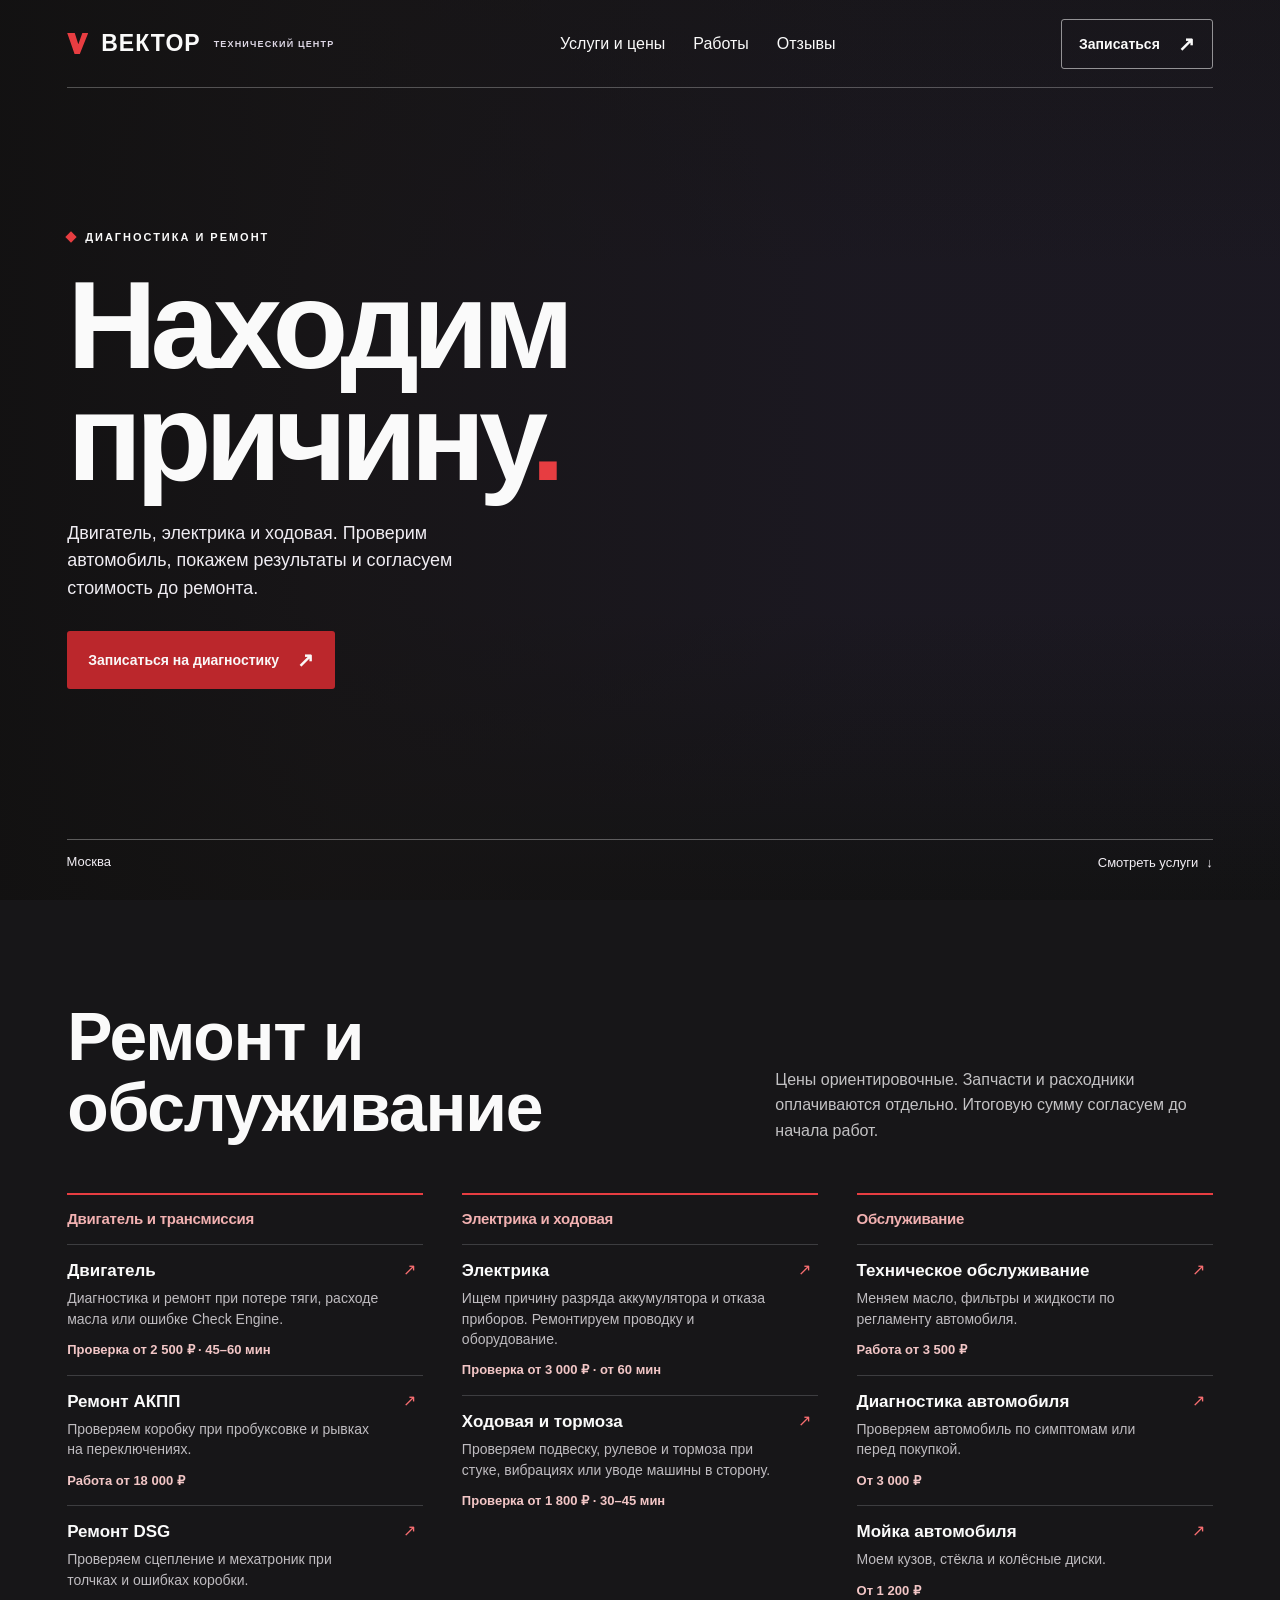
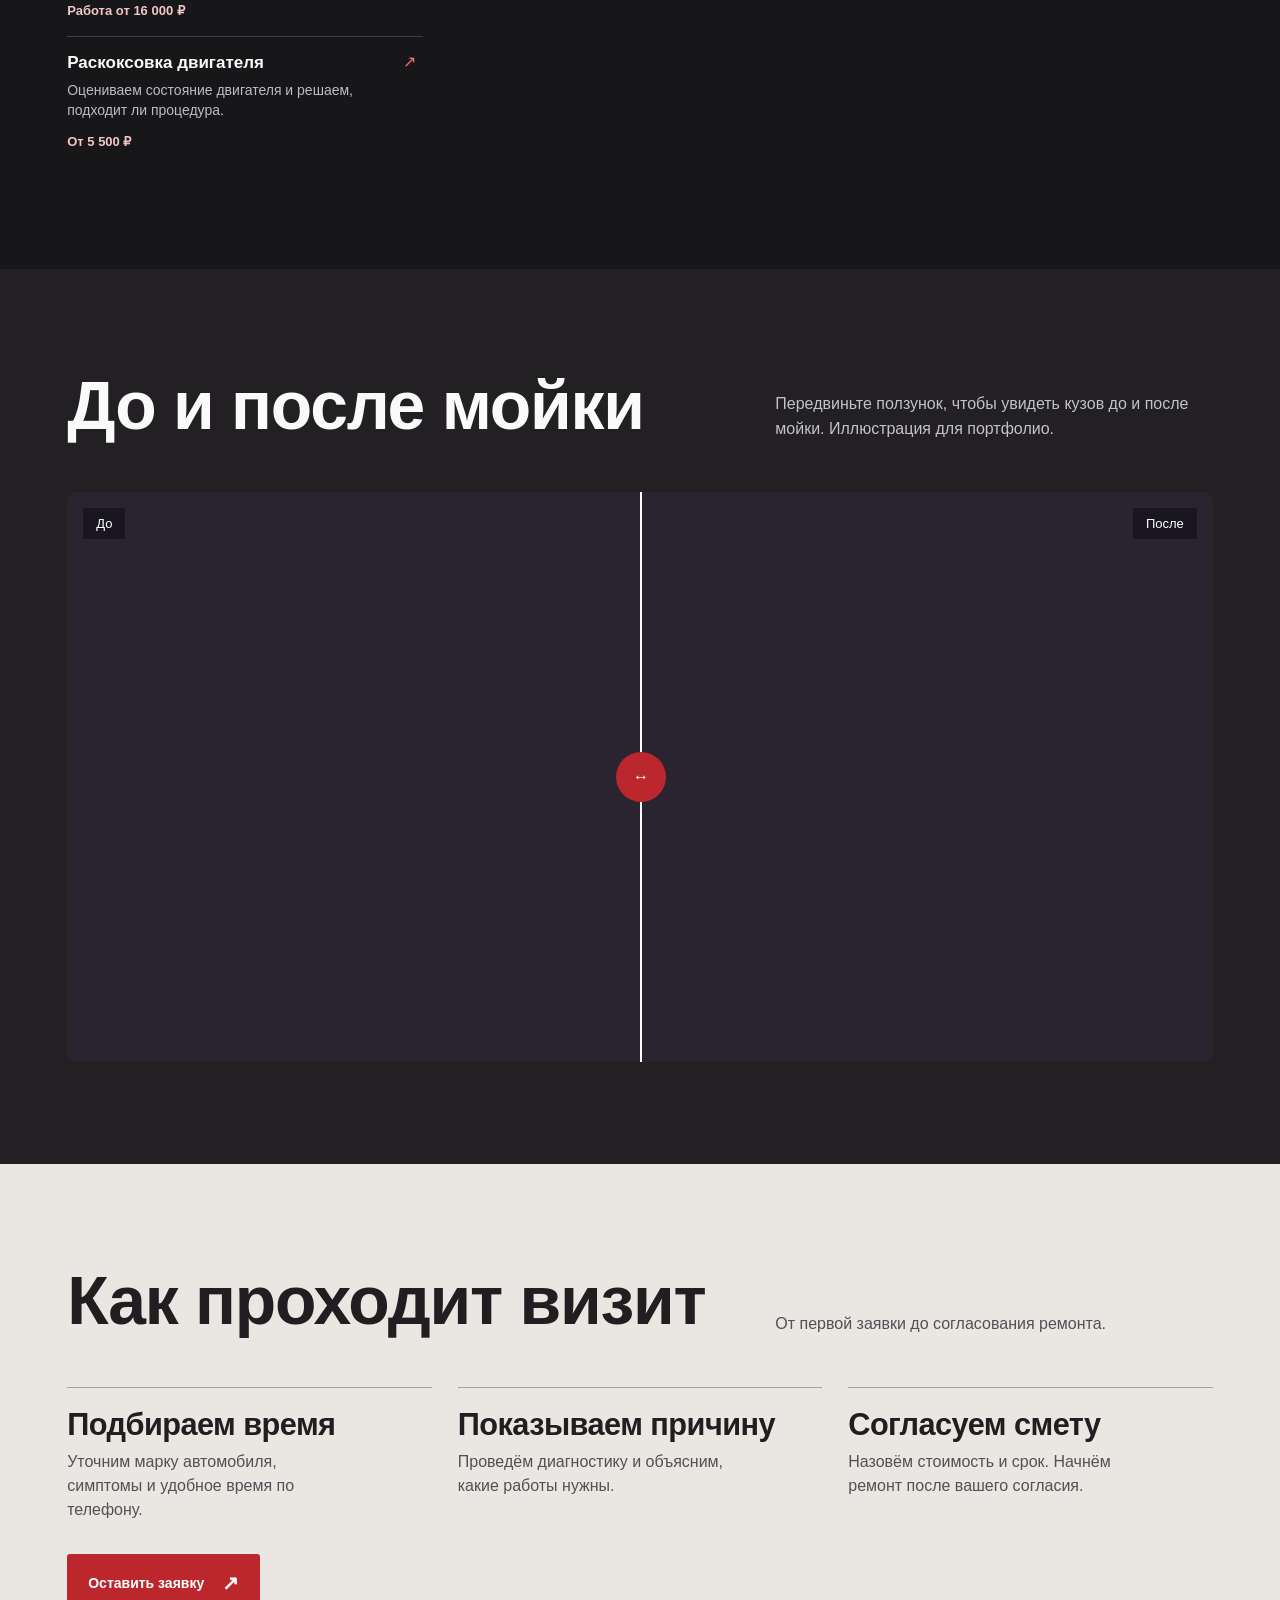
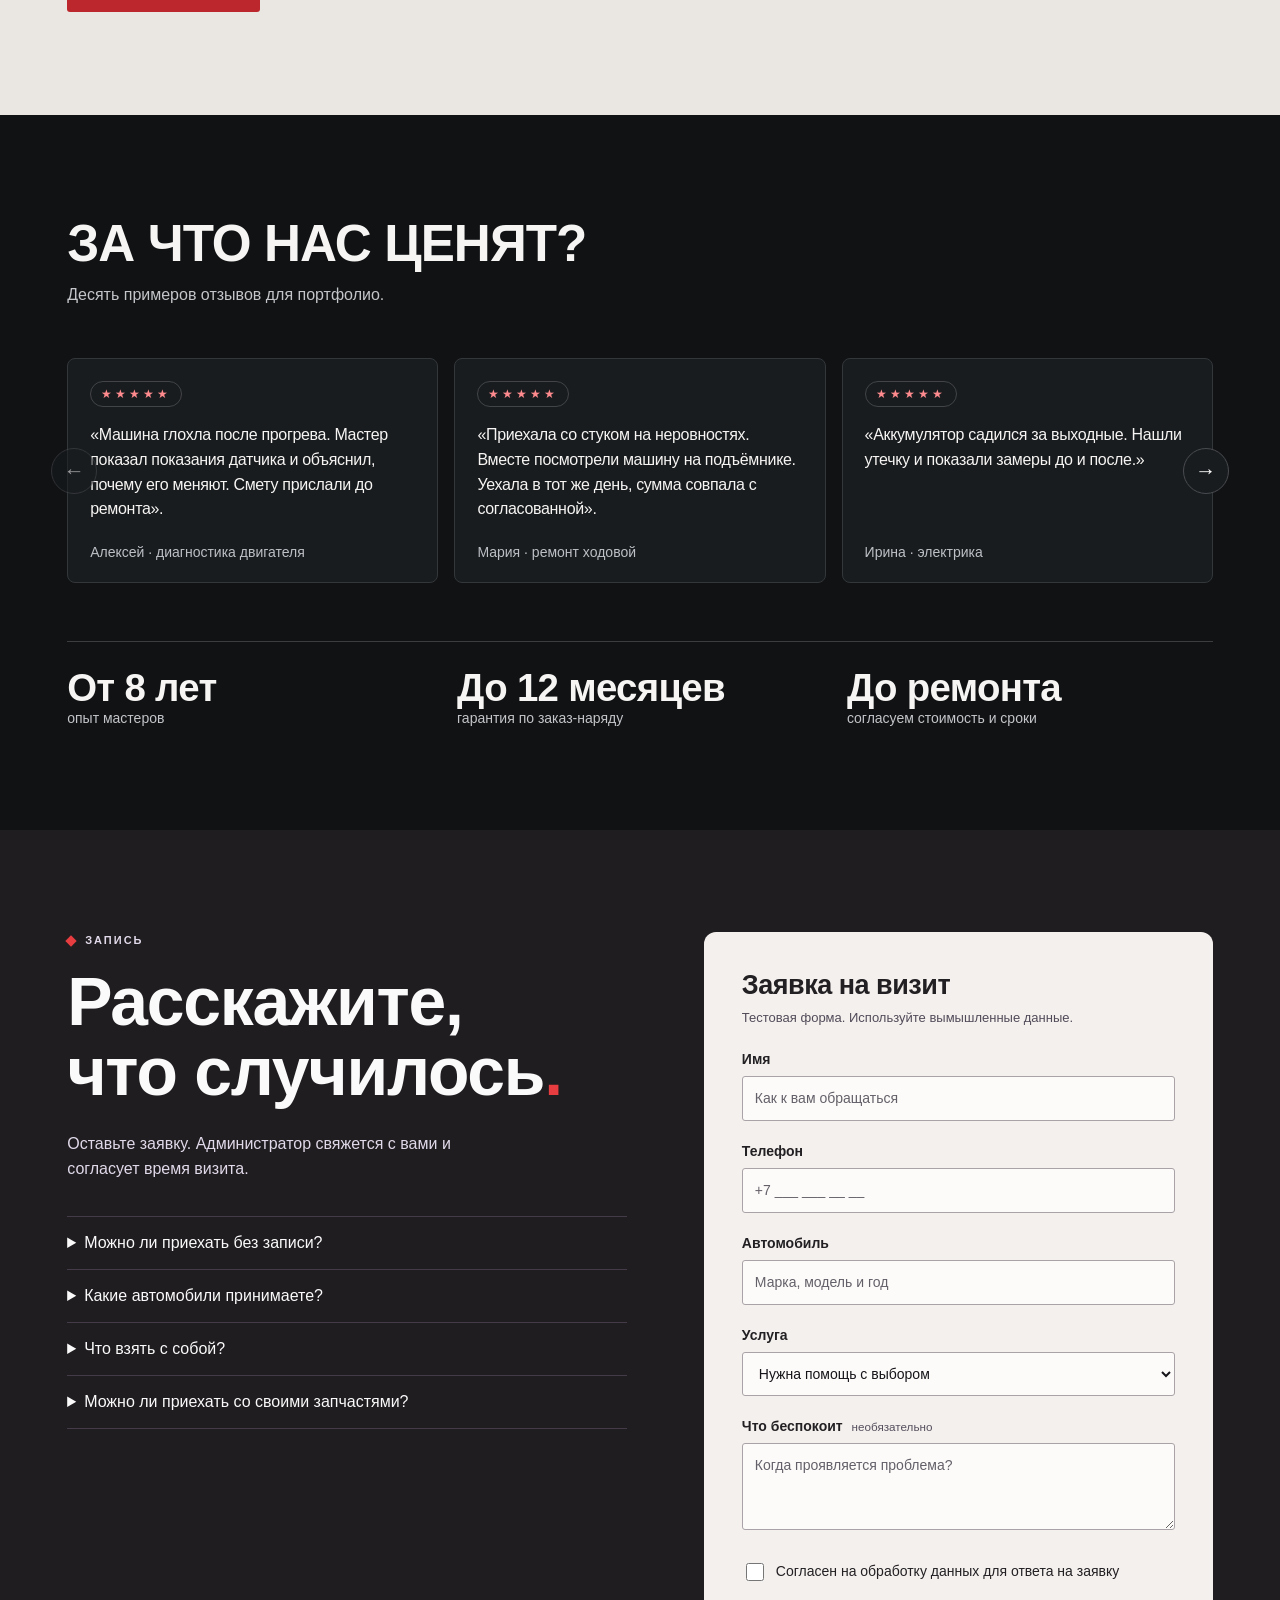
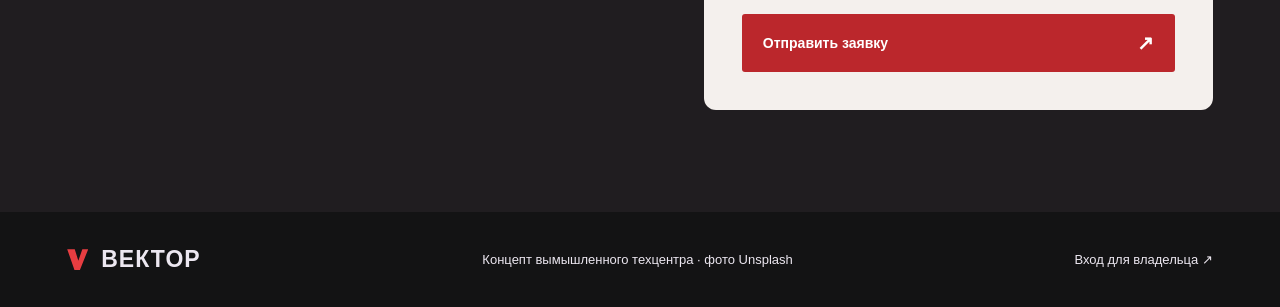
==== index.html @ b2058dc7 "Add files via upload" ====
<!doctype html>
<html lang="ru" data-type="service">
<head>
<meta charset="utf-8">
<meta name="viewport" content="width=device-width,initial-scale=1">
<meta name="page-type" content="service">
<meta name="site-kind" content="other">
<meta name="description" content="Техцентр ВЕКТОР. Диагностика двигателя, электрики и ходовой.">
<meta property="og:title" content="ВЕКТОР — технический центр">
<meta property="og:description" content="Диагностика и ремонт автомобиля.">
<link rel="stylesheet" href="/style.css">
<title>ВЕКТОР — технический центр</title>
<script src="/site.js" defer></script>
</head>
<body>
<a class="skip" href="#main">К содержанию</a>
<header class="nav"><div class="wrap bar">
<a class="logo" href="#" aria-label="Вектор, начало страницы"><i aria-hidden="true"></i>ВЕКТОР<small>ТЕХНИЧЕСКИЙ ЦЕНТР</small></a>
<nav aria-label="Меню"><a href="#services">Услуги и цены</a><a href="#work">Работы</a><a href="#reviews">Отзывы</a></nav>
<a class="outline" href="#booking">Записаться <span aria-hidden="true">↗</span></a>
</div></header>
<main id="main">
<section class="hero" data-enter>
<div class="hero-photo"></div>
<svg class="arrival" viewBox="0 0 1500 1000" preserveAspectRatio="xMidYMid slice" aria-hidden="true">
  <defs>
    <clipPath id="arrival-outline"><path d="M246 434 Q269 415 377 413 Q498 318 622 314 Q755 300 853 305 Q983 306 1034 343 Q1097 379 1140 421 Q1145 406 1168 414 Q1186 420 1195 438 L1188 446 Q1254 455 1269 490 Q1298 558 1276 622 Q1260 658 1204 657 L979 719 Q963 779 917 782 Q729 799 507 779 Q386 770 284 714 Q245 702 240 677 L234 629 L247 604 Q244 553 250 522 Q254 511 278 501 L273 486 L284 475 L285 465 L321 441 Q309 430 246 437Z"/></clipPath>
    <clipPath id="rear-rim"><circle r="87"/></clipPath>
    <clipPath id="front-rim"><circle r="56"/></clipPath>
    <image id="road-frame" href="/hero.jpg" width="1500" height="1000"/>
  </defs>
  <g class="arrival-vehicle">
    <use href="#road-frame" clip-path="url(#arrival-outline)"/>
    <g transform="translate(932 653) rotate(6) scale(.42 1)" clip-path="url(#rear-rim)">
      <g class="turning-rim"><use href="#road-frame" transform="scale(2.380952 1) rotate(-6) translate(-932 -653)"/></g>
    </g>
    <g transform="translate(1254 566) rotate(6) scale(.32 1)" clip-path="url(#front-rim)">
      <g class="turning-rim"><use href="#road-frame" transform="scale(3.125 1) rotate(-6) translate(-1254 -566)"/></g>
    </g>
  </g>
</svg>
<div class="wrap hero-inner">
<div class="hero-content">
<p class="eyebrow"><b></b> ДИАГНОСТИКА И РЕМОНТ</p>
<h1>Находим<br>причину<span>.</span></h1>
<p class="hero-copy">Двигатель, электрика и ходовая. Проверим автомобиль, покажем результаты и согласуем стоимость до ремонта.</p>
<a class="button" href="#booking">Записаться на диагностику <span aria-hidden="true">↗</span></a>
</div>
<div class="hero-bottom"><span>Москва</span><button type="button" class="arrival-replay" hidden>↻ Повторить заезд</button><a href="#services">Смотреть услуги <span aria-hidden="true">↓</span></a></div>
</div>
</section>
<section id="services" class="section light"><div class="wrap">
<div class="intro"><h2>Ремонт и обслуживание</h2><p>Цены ориентировочные. Запчасти и расходники оплачиваются отдельно. Итоговую сумму согласуем до начала работ.</p></div>
<div class="repair-grid">
  <section class="repair-group">
    <h3>Двигатель и трансмиссия</h3>
    <a class="repair-card" href="#booking" data-service="Двигатель">
      <span><strong>Двигатель</strong><small>Диагностика и ремонт при потере тяги, расходе масла или ошибке Check Engine.</small><span class="service-rate">Проверка от 2 500 ₽ · 45–60 мин</span></span><i aria-hidden="true">↗</i>
    </a>
    <a class="repair-card" href="#booking" data-service="Ремонт АКПП">
      <span><strong>Ремонт АКПП</strong><small>Проверяем коробку при пробуксовке и рывках на переключениях.</small><span class="service-rate">Работа от 18 000 ₽</span></span><i aria-hidden="true">↗</i>
    </a>
    <a class="repair-card" href="#booking" data-service="Ремонт DSG">
      <span><strong>Ремонт DSG</strong><small>Проверяем сцепление и мехатроник при толчках и ошибках коробки.</small><span class="service-rate">Работа от 16 000 ₽</span></span><i aria-hidden="true">↗</i>
    </a>
    <a class="repair-card" href="#booking" data-service="Раскоксовка двигателя">
      <span><strong>Раскоксовка двигателя</strong><small>Оцениваем состояние двигателя и решаем, подходит ли процедура.</small><span class="service-rate">От 5 500 ₽</span></span><i aria-hidden="true">↗</i>
    </a>
  </section>
  <section class="repair-group">
    <h3>Электрика и ходовая</h3>
    <a class="repair-card" href="#booking" data-service="Электрика">
      <span><strong>Электрика</strong><small>Ищем причину разряда аккумулятора и отказа приборов. Ремонтируем проводку и оборудование.</small><span class="service-rate">Проверка от 3 000 ₽ · от 60 мин</span></span><i aria-hidden="true">↗</i>
    </a>
    <a class="repair-card" href="#booking" data-service="Ходовая и тормоза">
      <span><strong>Ходовая и тормоза</strong><small>Проверяем подвеску, рулевое и тормоза при стуке, вибрациях или уводе машины в сторону.</small><span class="service-rate">Проверка от 1 800 ₽ · 30–45 мин</span></span><i aria-hidden="true">↗</i>
    </a>
  </section>
  <section class="repair-group">
    <h3>Обслуживание</h3>
    <a class="repair-card" href="#booking" data-service="Техническое обслуживание">
      <span><strong>Техническое обслуживание</strong><small>Меняем масло, фильтры и жидкости по регламенту автомобиля.</small><span class="service-rate">Работа от 3 500 ₽</span></span><i aria-hidden="true">↗</i>
    </a>
    <a class="repair-card" href="#booking" data-service="Диагностика автомобиля">
      <span><strong>Диагностика автомобиля</strong><small>Проверяем автомобиль по симптомам или перед покупкой.</small><span class="service-rate">От 3 000 ₽</span></span><i aria-hidden="true">↗</i>
    </a>
    <a class="repair-card" href="#booking" data-service="Мойка автомобиля">
      <span><strong>Мойка автомобиля</strong><small>Моем кузов, стёкла и колёсные диски.</small><span class="service-rate">От 1 200 ₽</span></span><i aria-hidden="true">↗</i>
    </a>
  </section>
</div>
</div></section>
<section id="work" class="section work"><div class="wrap">
<div class="intro"><h2>До и после мойки</h2><p>Передвиньте ползунок, чтобы увидеть кузов до и после мойки. Иллюстрация для портфолио.</p></div>
<div class="compare" id="compare"><div class="after"></div><div class="before"></div><div class="compare-line" aria-hidden="true"><span>↔</span></div><span class="tag tag-before">До</span><span class="tag tag-after">После</span><input aria-label="Граница сравнения до и после" id="comparison" type="range" min="0" max="100" value="50"></div>
</div></section>
<section class="section visit"><div class="wrap">
<div class="intro"><h2>Как проходит визит</h2><p>От первой заявки до согласования ремонта.</p></div>
<ol class="visit-steps">
<li><h3>Подбираем время</h3><p>Уточним марку автомобиля, симптомы и удобное время по телефону.</p></li>
<li><h3>Показываем причину</h3><p>Проведём диагностику и объясним, какие работы нужны.</p></li>
<li><h3>Согласуем смету</h3><p>Назовём стоимость и срок. Начнём ремонт после вашего согласия.</p></li>
</ol>
<a class="button" href="#booking">Оставить заявку <span aria-hidden="true">↗</span></a>
</div></section>
<section id="reviews" class="section light"><div class="wrap">
<div class="intro"><h2>За что нас ценят?</h2><p>Десять примеров отзывов для портфолио.</p></div>
<div class="review-gallery"><div class="reviews" tabindex="0" role="region" aria-label="Отзывы клиентов">
<figure><div class="stars" aria-label="5 из 5">★★★★★</div><blockquote>«Машина глохла после прогрева. Мастер показал показания датчика и объяснил, почему его меняют. Смету прислали до ремонта».</blockquote><figcaption>Алексей · диагностика двигателя</figcaption></figure>
<figure><div class="stars" aria-label="5 из 5">★★★★★</div><blockquote>«Приехала со стуком на неровностях. Вместе посмотрели машину на подъёмнике. Уехала в тот же день, сумма совпала с согласованной».</blockquote><figcaption>Мария · ремонт ходовой</figcaption></figure>
<figure><div class="stars" aria-label="5 из 5">★★★★★</div><blockquote>«Аккумулятор садился за выходные. Нашли утечку и показали замеры до и после.»</blockquote><figcaption>Ирина · электрика</figcaption></figure>
<figure><div class="stars" aria-label="5 из 5">★★★★★</div><blockquote>«Бил руль при торможении. Диски проверили при мне, стоимость ремонта назвали заранее.»</blockquote><figcaption>Денис · тормоза</figcaption></figure>
<figure><div class="stars" aria-label="5 из 5">★★★★★</div><blockquote>«После поездки за город на дверях засохла глина. Забрала чистую машину через час.»</blockquote><figcaption>Анна · мойка</figcaption></figure>
<figure><div class="stars" aria-label="5 из 5">★★★★★</div><blockquote>«На холодную плавали обороты. Оставил машину вечером, утром мастер уже поймал неисправность.»</blockquote><figcaption>Олег · двигатель</figcaption></figure>
<figure><div class="stars" aria-label="5 из 5">★★★★★</div><blockquote>«Объяснили, почему появился стук и какие детали ещё послужат.»</blockquote><figcaption>Софья · ходовая</figcaption></figure>
<figure><div class="stars" aria-label="5 из 5">★★★★★</div><blockquote>«Фара то гасла, то включалась. Оказалось, дело в разъёме. Обошлись без замены фары.»</blockquote><figcaption>Павел · электрика</figcaption></figure>
<figure><div class="stars" aria-label="5 из 5">★★★★★</div><blockquote>«Перед покупкой проверили машину на подъёмнике. Список замечаний помог обсудить цену.»</blockquote><figcaption>Елена · диагностика</figcaption></figure>
<figure><div class="stars" aria-label="5 из 5">★★★★★</div><blockquote>«После ремонта проехал тысячу километров. Ошибка больше не появлялась.»</blockquote><figcaption>Виктор · двигатель</figcaption></figure>
</div>
<div class="review-controls"><button type="button" aria-label="Предыдущий отзыв">←</button><button type="button" aria-label="Следующий отзыв">→</button></div></div>
<div class="facts"><div><strong>От 8 лет</strong><span>опыт мастеров</span></div><div><strong>До 12 месяцев</strong><span>гарантия по заказ-наряду</span></div><div><strong>До ремонта</strong><span>согласуем стоимость и сроки</span></div></div>
</div></section>
<section id="booking" class="section booking"><div class="wrap booking-grid">
<div><p class="eyebrow"><b></b> ЗАПИСЬ</p><h2>Расскажите,<br>что случилось<span>.</span></h2><p>Оставьте заявку. Администратор свяжется с вами и согласует время визита.</p>
<details><summary>Можно ли приехать без записи?</summary><p>Оставьте заявку заранее, чтобы администратор подобрал свободное время.</p></details>
<details><summary>Какие автомобили принимаете?</summary><p>Легковые автомобили и кроссоверы. Укажите марку, модель и год выпуска, чтобы мы подтвердили возможность диагностики.</p></details>
<details><summary>Что взять с собой?</summary><p>Если автомобиль уже проверяли, возьмите результаты диагностики и заказ-наряды.</p></details>
<details><summary>Можно ли приехать со своими запчастями?</summary><p>Уточните это в заявке. Администратор согласует установку и объяснит условия гарантии.</p></details>
</div>
<form id="request" action="/api/requests" method="post">
<div class="form-heading"><h3>Заявка на визит</h3><p class="demo-note">Тестовая форма. Используйте вымышленные данные.</p></div>
<label>Имя<input name="name" autocomplete="name" required maxlength="80" placeholder="Как к вам обращаться"></label>
<label>Телефон<input name="phone" type="tel" autocomplete="tel" required maxlength="28" placeholder="+7 ___ ___ __ __"></label>
<label>Автомобиль<input name="car" required maxlength="100" placeholder="Марка, модель и год"></label>
<label>Услуга<select name="service" id="service"><option>Нужна помощь с выбором</option><option>Двигатель</option><option>Электрика</option><option>Ходовая и тормоза</option><option>Ремонт двигателей</option><option>Ремонт подвески</option><option>Техническое обслуживание</option><option>Ремонт тормозной системы</option><option>Автоэлектрика и оборудование</option><option>Ремонт АКПП</option><option>Ремонт DSG</option><option>Диагностика автомобиля</option><option>Раскоксовка двигателя</option><option>Мойка автомобиля</option></select></label>
<label>Что беспокоит <small>необязательно</small><textarea name="message" rows="3" maxlength="600" placeholder="Когда проявляется проблема?"></textarea></label>
<label class="consent"><input type="checkbox" name="consent" value="yes" required> Согласен на обработку данных для ответа на заявку</label>
<button class="button" type="submit">Отправить заявку <span aria-hidden="true">↗</span></button><p id="result" role="status"></p>
</form></div></section>
</main>
<footer class="wrap footer"><a class="logo" href="#" aria-label="Вектор, начало страницы"><i aria-hidden="true"></i>ВЕКТОР</a><span>Концепт вымышленного техцентра · фото Unsplash</span><a href="/owner">Вход для владельца ↗</a></footer>
</body></html>
---- style.css ----
:root {
  color-scheme: light;
  --ink: #151419;
  --paper: #f4f2ef;
  --accent: #e73d41;
  --accent-light: #fa696c;
  --line: #3d3d40;
  --edge: clamp(22px,5.25vw,86px);
  font-family: "Inter","Segoe UI",Arial,sans-serif;
}

* {
  box-sizing: border-box;
}

html {
  scroll-behavior: smooth;
}

body {
  margin: 0;
  background: #151419;
  color: #fff;
}

a {
  color: inherit;
  text-decoration: none;
}

button,input,select,textarea {
  font: inherit;
}

button {
  cursor: pointer;
}

button:disabled {
  cursor: wait;
  opacity: .7;
}

a,button,input,select,textarea,summary {
  outline-offset: 5px;
}

a:focus-visible,button:focus-visible,input:focus-visible,select:focus-visible,textarea:focus-visible,summary:focus-visible {
  outline: 2px solid #ff7175;
}

h1,h2,h3,p,figure,blockquote {
  margin: 0;
}

.wrap {
  width: calc(100% - 2 * var(--edge));
  max-width: 1500px;
  margin-inline: auto;
}

.skip {
  position: absolute;
  top: 12px;
  left: 12px;
  z-index: 10;
  background: white;
  color: #151419;
  padding: 12px;
  transform: translateY(-160%);
}

.skip:focus {
  transform: none;
}

.nav {
  position: absolute;
  z-index: 2;
  top: 0;
  left: 0;
  width: 100%;
  animation: arrive .85s .28s both;
}

.bar {
  display: flex;
  align-items: center;
  justify-content: space-between;
  gap: 24px;
  height: 88px;
  border-bottom: 1px solid #fff4;
}

.logo {
  min-height: 44px;
  display: inline-flex;
  align-items: center;
  gap: 13px;
  font-weight: 850;
  font-size: 23px;
  letter-spacing: .045em;
  white-space: nowrap;
}

.logo i {
  width: 21px;
  height: 21px;
  background: var(--accent);
  clip-path: polygon(0 0,36% 0,53% 54%,72% 0,100% 0,60% 100%,35% 100%);
}

.logo small {
  font-size: 9px;
  font-weight: 650;
  color: #ded8e6;
  letter-spacing: .13em;
}

.bar nav {
  display: flex;
  gap: 28px;
}

.bar nav a,.hero-bottom a,.footer a {
  min-height: 44px;
  display: inline-flex;
  align-items: center;
  transition: color .2s;
}

.bar nav a:hover,.hero-bottom a:hover,.footer a:hover {
  color: var(--accent);
}

.outline,.button {
  display: inline-flex;
  align-items: center;
  justify-content: space-between;
  gap: 18px;
  min-height: 48px;
  padding: 12px 17px;
  border: 1px solid #fff8;
  border-radius: 3px;
  font-size: 14px;
  font-weight: 700;
  transition: transform .2s,background .2s,color .2s;
}

.outline:hover {
  background: white;
  color: var(--ink);
  transform: translateY(-2px);
}

.button {
  background: var(--accent);
  border-color: transparent;
  color: #1c102e;
  min-height: 58px;
  padding-inline: 20px;
}

.button:hover {
  background: #dac8ff;
  transform: translateY(-2px);
}

.outline:active,.button:active {
  transform: translateY(1px);
}

.button span,.outline span {
  font-size: 20px;
}

.hero {
  position: relative;
  isolation: isolate;
  min-height: 100svh;
  overflow: hidden;
  background: #1c1923;
}

.hero-photo {
  position: absolute;
  inset: 0;
  z-index: -1;
  background-image: linear-gradient(90deg,#15131cee 0%,#17141bcc 24%,#16131b38 64%,#12101720 100%),linear-gradient(0deg,#151419 0%,#15141900 27%,#15141900 70%,#15141985 100%),url("/hero.jpg");
  background-position: center,center,center 55%;
  background-size: cover;
  animation: open-photo 1.35s cubic-bezier(.22,1,.36,1) both;
}

.hero-panels {
  position: absolute;
  inset: 0;
  z-index: -1;
  display: grid;
  grid-template-columns: 1fr 1fr 1fr;
  pointer-events: none;
}

.hero-panels span {
  background: #191621;
  transform-origin: top;
  animation: lift-panel 1.16s cubic-bezier(.77,0,.18,1) both;
}

.hero-panels span:nth-child(2) {
  animation-delay: .11s;
  transform-origin: bottom;
}

.hero-panels span:nth-child(3) {
  animation-delay: .21s;
}

@keyframes lift-panel {
  from {
    transform: scaleY(1);
  }
  to {
    transform: scaleY(0);
  }
}

.hero-inner {
  min-height: 100svh;
  display: flex;
  flex-direction: column;
  align-items: flex-start;
  justify-content: center;
  padding-block: 120px 100px;
  position: relative;
}

.eyebrow {
  display: flex;
  align-items: center;
  gap: 10px;
  font-size: 11px;
  font-weight: 800;
  letter-spacing: .18em;
}

.eyebrow b {
  width: 8px;
  height: 8px;
  background: var(--accent);
  transform: rotate(45deg);
  flex-shrink: 0;
}

.light .eyebrow b,.work .eyebrow b {
  background: var(--accent-light);
}

.hero h1 {
  font-size: clamp(68px,9.7vw,179px);
  line-height: .9;
  letter-spacing: -.052em;
  font-weight: 800;
  margin-block: 27px 26px;
}

.hero h1 span,.booking h2 span {
  color: var(--accent);
}

.hero-copy {
  font-size: clamp(16px,1.4vw,21px);
  line-height: 1.55;
  color: #f0edf3;
  max-width: 420px;
  margin-bottom: 28px;
}

.hero-content>:nth-child(1) {
  animation: arrive .75s .12s both;
}

.hero-content>:nth-child(2) {
  animation: arrive .9s .23s both;
}

.hero-content>:nth-child(3) {
  animation: arrive .85s .38s both;
}

.hero-content>:nth-child(4) {
  animation: arrive .75s .5s both;
}

.hero-bottom {
  animation: arrive .8s .55s both;
  position: absolute;
  bottom: 16px;
  left: 0;
  right: 0;
  border-top: 1px solid #ffffff50;
  display: flex;
  justify-content: space-between;
  align-items: center;
  color: #f2eef4;
  font-size: 13px;
}

.hero-bottom a {
  gap: 8px;
}

@keyframes arrive {
  from {
    opacity: 0;
    transform: translateY(22px);
  }
  to {
    opacity: 1;
    transform: none;
  }
}

@keyframes open-photo {
  from {
    transform: scale(1.065);
  }
  to {
    transform: none;
  }
}

.section {
  padding-block: clamp(75px,8vw,130px);
  min-height: 100svh;
  display: grid;
  align-items: center;
}

.light {
  background: var(--paper);
  color: var(--ink);
}

.work {
  background: #eae3f2;
  color: var(--ink);
}

.intro {
  display: grid;
  grid-template-columns: 1.55fr 1fr;
  align-items: end;
  gap: 30px;
  margin: 17px 0 42px;
}

.intro p,.booking p,details p {
  line-height: 1.6;
  max-width: 460px;
  color: #514b59;
}

h2 {
  font-size: clamp(47px,6.5vw,106px);
  letter-spacing: -.085em;
  line-height: .96;
  font-weight: 800;
}

h3 {
  font-size: clamp(20px,2.35vw,38px);
  letter-spacing: -.055em;
  line-height: 1.05;
}

.services article {
  min-height: 124px;
  border-top: 1px solid var(--line);
  display: grid;
  grid-template-columns: 55px minmax(0,1fr) 160px 48px;
  gap: 28px;
  align-items: center;
  padding: 19px 0;
}

.services article:last-child {
  border-bottom: 1px solid var(--line);
}

.number {
  font-size: 12px;
  font-weight: 700;
  color: #635b68;
}

.services article p {
  font-size: 15px;
  line-height: 1.5;
  color: #514b59;
  margin-top: 8px;
  max-width: 570px;
}

.price {
  font-size: 20px;
  font-weight: 750;
  white-space: nowrap;
}

.price small {
  display: block;
  margin-top: 5px;
  font-size: 13px;
  color: #635b68;
  font-weight: 500;
}

.services a {
  height: 48px;
  display: grid;
  place-items: center;
  line-height: 1;
  border: 1px solid #8e8098;
  border-radius: 3px;
  font-size: 24px;
  transition: transform .2s,background .2s;
}

.services a:hover {
  background: var(--accent);
  transform: translateY(-2px);
}

.fine {
  font-size: 13px;
  margin-top: 21px;
  line-height: 1.5;
  color: #514b59;
}

.compare {
  --split: 50%;
  height: clamp(290px,46vw,530px);
  position: relative;
  isolation: isolate;
  overflow: hidden;
  background: #292430;
}

.before,.after {
  position: absolute;
  inset: 0;
  background: url("/work.jpg") center 53%/cover;
}

.before {
  clip-path: inset(0 calc(100% - var(--split)) 0 0);
  filter: contrast(.72) saturate(.48) brightness(.78);
}

.compare-line {
  height: 100%;
  width: 2px;
  background: #fff;
  position: absolute;
  left: var(--split);
  pointer-events: none;
}

.compare-line span {
  position: absolute;
  left: 50%;
  top: 50%;
  transform: translate(-50%,-50%);
  display: grid;
  place-items: center;
  width: 50px;
  height: 50px;
  background: var(--accent);
  color: var(--ink);
  font-weight: 800;
  border-radius: 50%;
}

.tag {
  position: absolute;
  top: 16px;
  background: #181420dd;
  color: white;
  padding: 8px 13px;
  font-size: 13px;
  pointer-events: none;
}

.tag-before {
  left: 16px;
}

.tag-after {
  right: 16px;
}

.compare input {
  position: absolute;
  inset: 0;
  width: 100%;
  height: 100%;
  opacity: 0;
  margin: 0;
  cursor: ew-resize;
}

.compare:focus-within {
  outline: 3px solid var(--accent-light);
  outline-offset: 5px;
}

.reviews {
  display: grid;
  grid-template-columns: 1fr 1fr;
  border-block: 1px solid var(--line);
}

figure {
  padding: 32px 36px 32px 0;
}

figure+figure {
  border-left: 1px solid var(--line);
  padding: 32px 0 32px 36px;
}

.stars {
  color: var(--accent-light);
  letter-spacing: 3px;
  margin-bottom: 16px;
}

blockquote {
  font-size: clamp(17px,2vw,27px);
  line-height: 1.4;
  letter-spacing: -.02em;
}

figcaption {
  margin-top: 22px;
  color: #514b59;
  font-size: 14px;
}

.facts {
  display: grid;
  grid-template-columns: repeat(3,1fr);
  gap: 24px;
  margin-top: 42px;
}

.facts strong {
  display: block;
  font-size: clamp(21px,3vw,43px);
  letter-spacing: -.06em;
}

.facts span {
  font-size: 14px;
  color: #514b59;
}

.booking {
  background: #21182e;
}

.booking-grid {
  display: grid;
  grid-template-columns: 1.1fr 1fr;
  gap: clamp(36px,6vw,112px);
  align-items: start;
}

.booking h2 {
  margin: 17px 0 23px;
}

.booking p {
  color: #e0d9e9;
}

.booking details:first-of-type {
  margin-top: 34px;
}

details {
  border-top: 1px solid #8a789555;
}

details:last-of-type {
  border-bottom: 1px solid #8a789555;
}

summary {
  cursor: pointer;
  padding: 14px 0;
  line-height: 1.5;
}

details p {
  padding: 0 0 16px;
  font-size: 14px;
}

.booking form {
  padding: clamp(20px,3vw,38px);
  background: #f5f2ef;
  color: var(--ink);
  display: grid;
  gap: 15px;
  border-radius: 3px;
}

label {
  display: block;
  font-size: 14px;
  font-weight: 700;
}

label small {
  font-weight: 400;
  color: #554e5d;
  margin-left: 5px;
}

input:not([type=range],[type=checkbox]),select,textarea {
  display: block;
  width: 100%;
  padding: 11px 12px;
  border: 1px solid #bdb2c7;
  background: #fff;
  border-radius: 3px;
  color: var(--ink);
  margin-top: 6px;
  min-height: 44px;
}

textarea {
  resize: vertical;
}

.consent {
  display: flex;
  min-height: 44px;
  align-items: center;
  gap: 9px;
  font-weight: 500;
  line-height: 1.4;
}

.consent input {
  width: 18px;
  height: 18px;
  flex-shrink: 0;
  accent-color: var(--accent-light);
}

.booking #result {
  color: #412461;
  font-size: 14px;
}

.booking #result:empty {
  display: none;
}

.footer {
  display: flex;
  align-items: center;
  justify-content: space-between;
  gap: 18px;
  min-height: 95px;
  padding-block: 14px;
  color: #ece7f0;
  font-size: 13px;
}

.owner {
  min-height: 100svh;
  padding-block: 70px;
}

.owner h1 {
  font-size: clamp(42px,6vw,85px);
  letter-spacing: -.07em;
  margin: 28px 0;
}

.owner form {
  max-width: 430px;
}

.owner form .button {
  margin-top: 18px;
}

.owner-list {
  display: grid;
  gap: 15px;
  margin-top: 25px;
}

.owner-list article {
  border: 1px solid #fff4;
  padding: 18px;
  overflow-wrap: anywhere;
}

.owner-list h2 {
  font-size: 24px;
  letter-spacing: -.03em;
  margin: 10px 0;
}

.owner-list p {
  line-height: 1.6;
  white-space: pre-wrap;
}

.owner-time {
  color: var(--accent);
  font-size: 13px;
}

.owner-error {
  color: #ffa9bc;
  margin-top: 16px;
}

@media(max-width:900px) {
  .logo small {
    display: none;
  }
  .booking-grid {
    grid-template-columns: 1fr 1fr;
    gap: 30px;
  }
  .booking h2 {
    font-size: clamp(42px,6.2vw,70px);
  }
}

@media(max-width:660px) {
  .bar {
    height: 68px;
    gap: 12px;
  }
  .bar nav {
    display: none;
  }
  .logo {
    font-size: 19px;
    gap: 9px;
  }
  .logo i {
    width: 17px;
    height: 17px;
  }
  .outline {
    gap: 8px;
    min-height: 44px;
    padding: 8px 10px;
    font-size: 13px;
  }
  .hero-photo {
    background-position: center,center,57% center;
    background-image: linear-gradient(90deg,#15131ccc,#17141b66),linear-gradient(0deg,#151419 0%,#15141900 36%,#15141966 100%),url("/hero.jpg");
  }
  .hero h1 {
    font-size: clamp(58px,14.7vw,96px);
  }
  .hero .button {
    width: 100%;
  }
  .section {
    min-height: auto;
    padding-block: 72px;
  }
  .intro,.booking-grid {
    grid-template-columns: 1fr;
    gap: 17px;
  }
  .intro {
    margin-bottom: 30px;
  }
  .services article {
    grid-template-columns: 1fr 44px;
    gap: 10px 12px;
  }
  .services article .number {
    display: none;
  }
  .services article .price {
    grid-row: 2;
    grid-column: 1;
    display: flex;
    align-items: center;
    gap: 11px;
    font-size: 17px;
  }
  .price small {
    margin: 0;
  }
  .services article a {
    grid-column: 2;
    grid-row: 1/3;
  }
  .reviews {
    grid-template-columns: 1fr;
  }
  figure,figure+figure {
    padding: 24px 0;
    border-left: 0;
  }
  figure+figure {
    border-top: 1px solid var(--line);
  }
  .facts {
    grid-template-columns: 1fr;
    gap: 16px;
    margin-top: 24px;
  }
  .facts strong {
    font-size: 28px;
  }
  .booking-grid {
    gap: 36px;
  }
  .footer {
    align-items: flex-start;
    flex-direction: column;
    gap: 6px;
  }
  .compare-line span {
    width: 45px;
    height: 45px;
  }
}

@media(prefers-reduced-motion:reduce) {
  *,*::before,*::after {
    animation: none!important;
    transition: none!important;
    scroll-behavior: auto!important;
  }
  .hero-panels {
    display: none;
  }
}

.booking .demo-note {
  border-left: 3px solid var(--accent);
  padding-left: 12px;
  color: #514b59;
  font-size: 13px;
}

.owner .outline {
  background: transparent;
  color: #fff;
}

.owner .outline:hover {
  background: #fff;
  color: var(--ink);
}

h2, .booking h2, h3, .facts strong {
  font-family: "Segoe UI", Arial, sans-serif;
  font-weight: 650;
  letter-spacing: -.018em;
  line-height: 1.12;
}
.booking form { min-width: 0; gap: 20px; border-radius: 12px; }
.booking label { line-height: 1.5; }
.booking input, .booking select, .booking textarea { font-weight: 400; }
.services article { position: relative; isolation: isolate; }
.services article::before {
  content: ""; position: absolute; inset: 0 -10px; z-index: -1;
  background: #e9e1f3; transform: scaleX(0); transform-origin: left;
  transition: transform .32s ease;
}
.services article:focus-within::before { transform: scaleX(1); }
@media (hover: hover) {
  .services article:hover::before { transform: scaleX(1); }
  .services article:hover a { background: var(--accent); transform: translate(2px,-2px); }
}
.before, .after { background: url("/hero.jpg") center center / cover; filter: none; }
.before canvas { width: 100%; height: 100%; object-fit: cover; }
.reviews { display: block; }
.reviews figure { padding: 30px 0; border: 0; max-width: 820px; }
.review-controls { display: flex; gap: 16px; align-items: center; margin-top: 16px; }
.review-controls button { background: transparent; border: 1px solid #968ba1; border-radius: 50%; width: 46px; height: 46px; font-size: 21px; color: var(--ink); }
.review-controls button:hover { background: var(--accent); }
.review-controls output { font-variant-numeric: tabular-nums; }
@media (max-width: 850px) {
  .intro, .booking-grid { grid-template-columns: minmax(0,1fr); gap: 22px; }
  .section { min-height: auto; }
  .booking-grid { gap: 32px; }
  .booking h2 { font-size: clamp(34px,6vw,52px); }
}
.compare {
  height: auto;
  aspect-ratio: 1564 / 778;
}
.compare .before, .compare .after {
  background-image: url("/work.jpg");
  background-size: 100% 201.03%;
  background-position: center top;
}
.compare .after { background-position: center bottom; }
#reviews { background: #101214; color: #f6f5f3; }
#reviews .intro { display: block; }
#reviews h2 {
  font-family: "Arial Narrow", "Segoe UI", sans-serif;
  font-size: clamp(32px, 4vw, 64px);
  text-transform: uppercase;
  font-weight: 800;
}
#reviews .intro p { margin-top: 12px; color: #c3c5c8; }
.review-gallery { position: relative; }
.reviews {
  display: grid;
  grid-auto-flow: column;
  grid-template-columns: none;
  grid-auto-columns: calc((100% - 32px) / 3);
  gap: 16px;
  overflow-x: auto;
  scroll-snap-type: x mandatory;
  scrollbar-color: #55575a #1e2022;
  border: 0;
  padding-bottom: 16px;
}
.reviews figure {
  display: flex;
  flex-direction: column;
  align-items: flex-start;
  scroll-snap-align: start;
  background: #191c1f;
  border: 1px solid #34373a;
  border-radius: 8px;
  padding: 22px;
}
.reviews .stars { font-size: 12px; color: #c6aff8; border: 1px solid #424448; padding: 5px 10px; border-radius: 20px; }
.reviews blockquote { font-size: 16px; line-height: 1.55; margin-bottom: 22px; }
.reviews figcaption { color: #bdc0c5; margin-top: auto; }
.review-controls { position: absolute; inset: 0 -16px 16px; margin: 0; justify-content: space-between; pointer-events: none; }
.review-controls button { pointer-events: auto; color: white; background: #191c1f; border-color: #494b50; }
.review-controls button:hover { color: #18131c; }
.review-controls button:disabled { opacity: .55; cursor: default; }
#reviews .facts span { color: #c3c5c8; }
@media (max-width: 950px) { .reviews { grid-auto-columns: calc((100% - 16px) / 2); } }
@media (max-width: 600px) { .reviews { grid-auto-columns: 92%; } }
@media (prefers-reduced-motion: no-preference) {
  .booking details { interpolate-size: allow-keywords; }
  .booking details::details-content {
    block-size: 0;
    overflow: hidden;
    opacity: 0;
    transition: block-size .3s ease, opacity .3s ease, content-visibility .3s allow-discrete;
  }
  .booking details[open]::details-content { block-size: auto; opacity: 1; }
  .booking details[open] p { animation: faq-answer .3s ease both; }
  @keyframes faq-answer { from { transform: translateY(-5px); opacity: 0; } to { transform: none; opacity: 1; } }
}
body, .light, .work, .booking { background: #131314; color: #fafafa; }
.light .intro p, .work .intro p, .services article p, .price small, .fine, .number { color: #c3c2c4; }
.booking form { background: #efeded; }
.button, .compare-line span { color: white; background: #bb272c; }
.button:hover { background: #a61e23; }
.services article::before { background: #3a2022; }
.reviews .stars { color: #ff8b8e; }
.hero-content .button { background: #bb272c; color: #faf8f8; }
.hero-content .button:hover { background: #a61e23; }
.hero-photo {
  background-image: linear-gradient(90deg,#121111ed 0%,#161414c4 26%,#16141424 67%,#11111112 100%),
    linear-gradient(0deg,#131314 0%,transparent 32%,transparent 70%,#15141473 100%), url("/hero.jpg");
}
.hero-content { max-width: 100%; }

.arrival {
  position: absolute;
  inset: 0;
  width: 100%;
  height: 100%;
  pointer-events: none;
  z-index: -1;
  opacity: 0;
  background: radial-gradient(ellipse at 66% 69%, #3b3232 0%, #161619 41%, #101012 78%);
}
.hero-photo { background-position: center; animation: none; }
.hero.arriving .arrival { animation: unmask-road 2.65s both; }
.hero.arriving .arrival-vehicle { animation: pull-in 1.85s cubic-bezier(.18,.73,.18,1) both; }
.hero.arriving .turning-rim { animation: roll-to-stop 1.85s cubic-bezier(.18,.73,.18,1) both; }
@keyframes roll-to-stop {
  from { transform: rotate(-720deg); }
  to { transform: rotate(0deg); }
}
.hero.arriving::after {
  content: "";
  position: absolute;
  inset: 0;
  z-index: -1;
  pointer-events: none;
  background: linear-gradient(90deg,#111114db,transparent 74%);
  animation: unmask-road 2.65s both;
}
@keyframes pull-in {
  from { transform: translate(-1300px, 75px) scale(.94); filter: blur(4px); }
  78% { filter: blur(.3px); }
  to { transform: translate(0, 0) scale(1); filter: none; }
}
@keyframes unmask-road {
  0%, 63% { opacity: 1; }
  100% { opacity: 0; }
}
.arrival-replay {
  display: inline-flex;
  align-items: center;
  background: transparent;
  border: none;
  color: inherit;
  min-height: 44px;
  font-size: 13px;
  padding: 0 8px;
}
.arrival-replay[hidden] { display: none; }
.arrival-replay:hover { color: #ff888b; }
@media (prefers-reduced-motion: reduce) {
  .arrival, .arrival-replay, .hero.arriving::after { display: none; }
}
/* A compact services table leads into the broader workshop catalogue. */
:root {
  --muted: #bfbcc0;
}
main .section {
  grid-template-columns: minmax(0, 1fr);
  min-height: auto;
  padding-block: clamp(64px, 8vw, 128px);
}
main .section h2 {
  font-size: clamp(38px, 5.3vw, 78px);
  line-height: 1.04;
}
main .section .intro {
  margin: 0 0 clamp(25px, 4vw, 50px);
  align-items: end;
}
#services { background: #171618; }
#services .services article {
  grid-template-columns: minmax(0, 1fr) 148px 48px;
  padding-inline: 14px;
}
#services .services h3 { font-size: clamp(23px, 3vw, 36px); }
#services .fine { color: var(--muted); }
.catalog-title {
  display: flex;
  align-items: baseline;
  justify-content: space-between;
  flex-wrap: wrap;
  gap: 12px 24px;
  margin-top: clamp(44px, 7vw, 90px);
}
.catalog-title p { color: var(--muted); }
.work { background: #222023; }
.compare { border-radius: 10px; }
.visit { background: #eae6e1; color: #201e21; }
.visit .intro p { color: #535056; }
.visit-steps {
  list-style: none;
  padding: 0;
  margin: 0 0 32px;
  display: grid;
  grid-template-columns: repeat(3, minmax(0, 1fr));
  gap: 26px;
}
.visit-steps li { border-top: 1px solid #a8a1a4; padding-top: 20px; }
.visit-steps h3 { font-size: clamp(22px, 2.4vw, 33px); margin-bottom: 8px; }
.visit-steps p { color: #535056; line-height: 1.5; max-width: 32ch; }
#reviews .facts { border-top: 1px solid var(--line); padding-top: 24px; }
.booking { background: #201d20; }
.booking form { background: #f4f0ed; color: #222023; }
.booking .form-heading h3 { font-size: 27px; }
.booking .demo-note { border: 0; padding: 0; margin-top: 8px; }
.booking label { min-width: 0; }
.booking input:not([type=checkbox]), .booking textarea, .booking select {
  background: #fdfbf9;
  border-color: #a9a2a7;
}
.booking input::placeholder, .booking textarea::placeholder { color: #646069; }
.booking button[type=submit] { justify-content: space-between; }
.repair-grid {
  display: grid;
  grid-template-columns: repeat(3, minmax(0, 1fr));
  gap: clamp(20px, 3vw, 48px);
  margin-top: 24px;
}
.repair-group { border-top: 2px solid var(--accent); }
.repair-group h3 {
  margin: 0;
  padding: 16px 0;
  color: #f2b1b1;
  font-size: 15px;
  font-weight: 650;
}
.repair-card {
  display: grid;
  grid-template-columns: minmax(0, 1fr) 28px;
  align-items: start;
  gap: 12px;
  min-height: 96px;
  padding: 15px 0;
  border-top: 1px solid var(--line);
  transition: color .2s, background-color .2s;
}
.repair-card strong, .repair-card small { display: block; }
.service-rate {
  display: inline-block;
  margin-top: 12px;
  font-size: 13px;
  line-height: 1.45;
  font-weight: 650;
  color: #f2c6c6;
  font-variant-numeric: tabular-nums;
}
.repair-card strong { font-size: 17px; line-height: 1.3; }
.repair-card small { margin-top: 6px; color: var(--muted); font-size: 14px; line-height: 1.45; }
.repair-card i { color: #f86e71; font-style: normal; justify-self: center; transition: transform .2s; }
.repair-card:hover, .repair-card:focus-visible { color: #ff9294; background: #21191a; }
.repair-card:hover i, .repair-card:focus-visible i { transform: translate(2px, -2px); }
@media (max-width: 780px) {
  .repair-grid { grid-template-columns: 1fr; gap: 30px; }
  .repair-card { min-height: 0; }
}
@media (max-width: 660px) {
  .hero-photo {
    background-image: linear-gradient(90deg,#141313ca,#1413135c),
      linear-gradient(0deg,#131314 0%,transparent 38%,#14131366 100%), url("/hero.jpg");
  }
}
@media (max-width: 660px) {
  #services .services article {
    grid-template-columns: minmax(0, 1fr) 44px;
    padding-inline: 0;
  }
  .visit-steps { grid-template-columns: 1fr; gap: 18px; }
  .visit-steps p { max-width: none; }
}
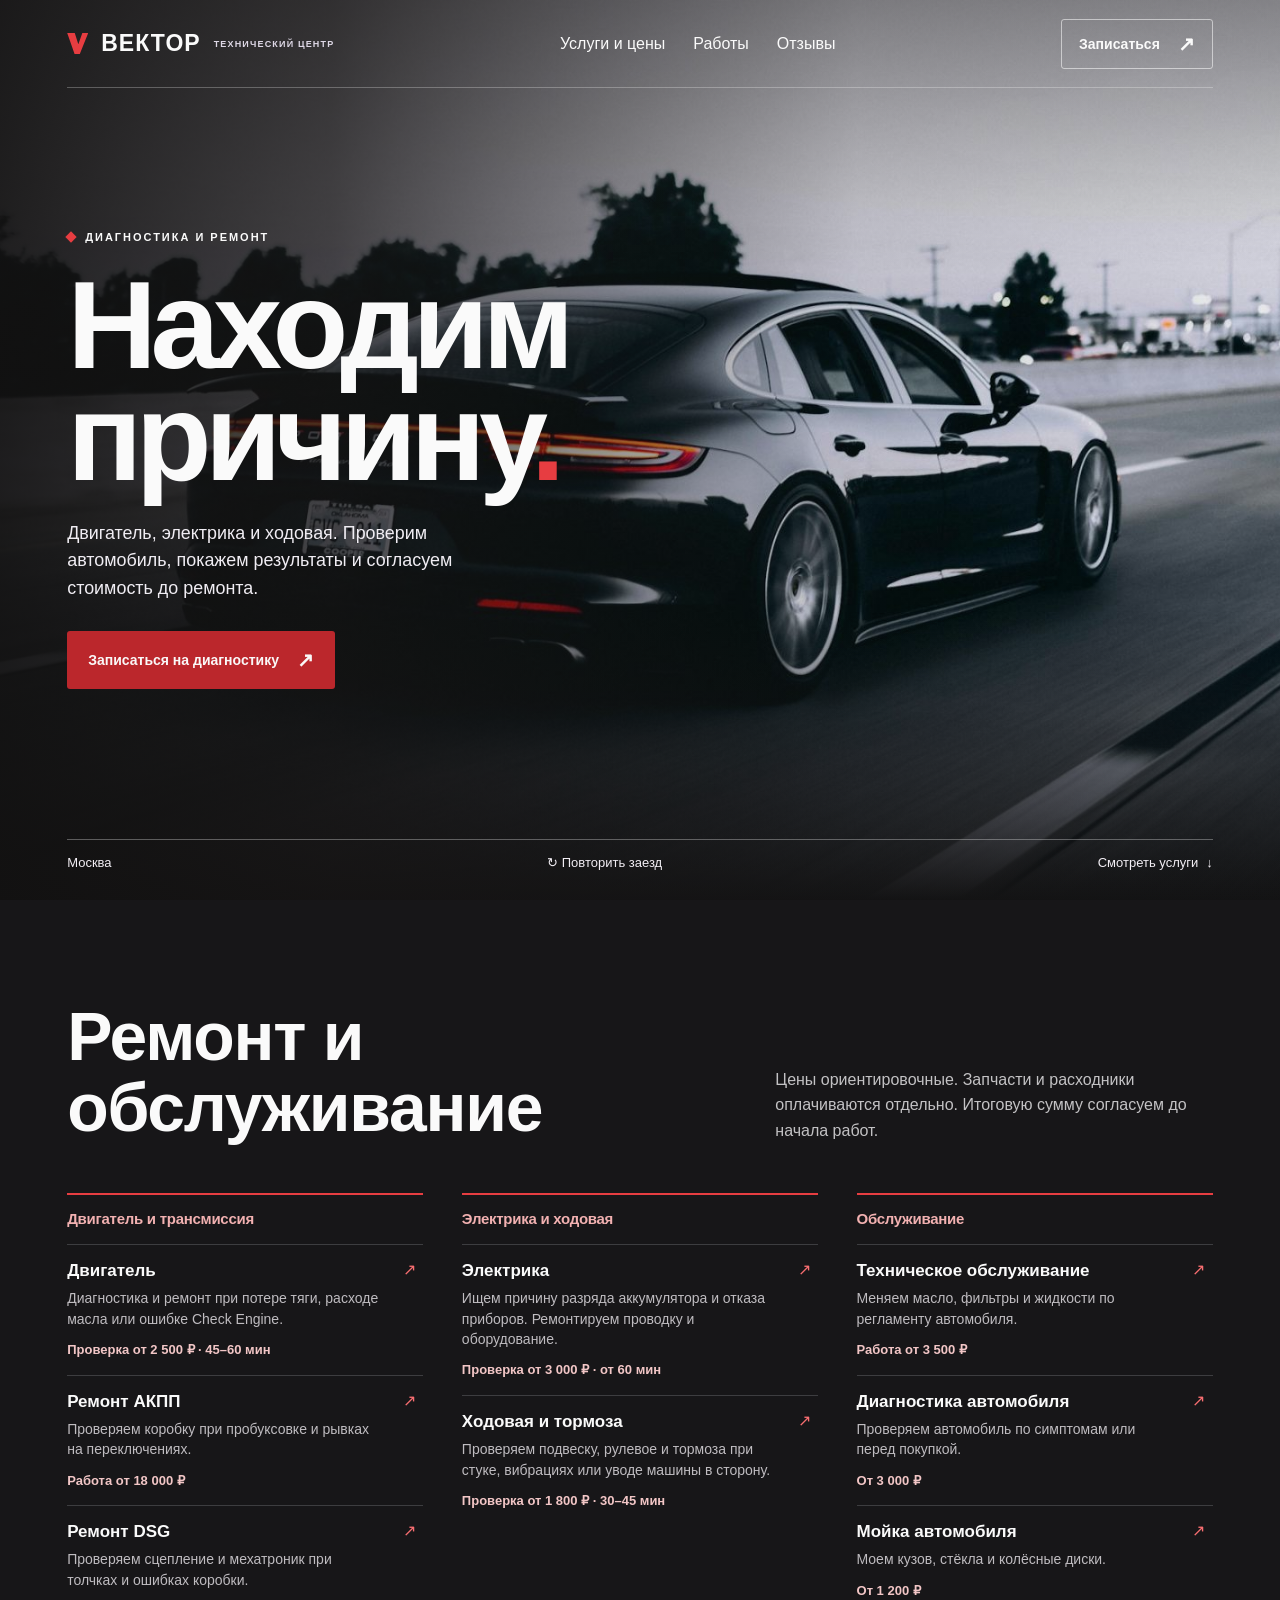
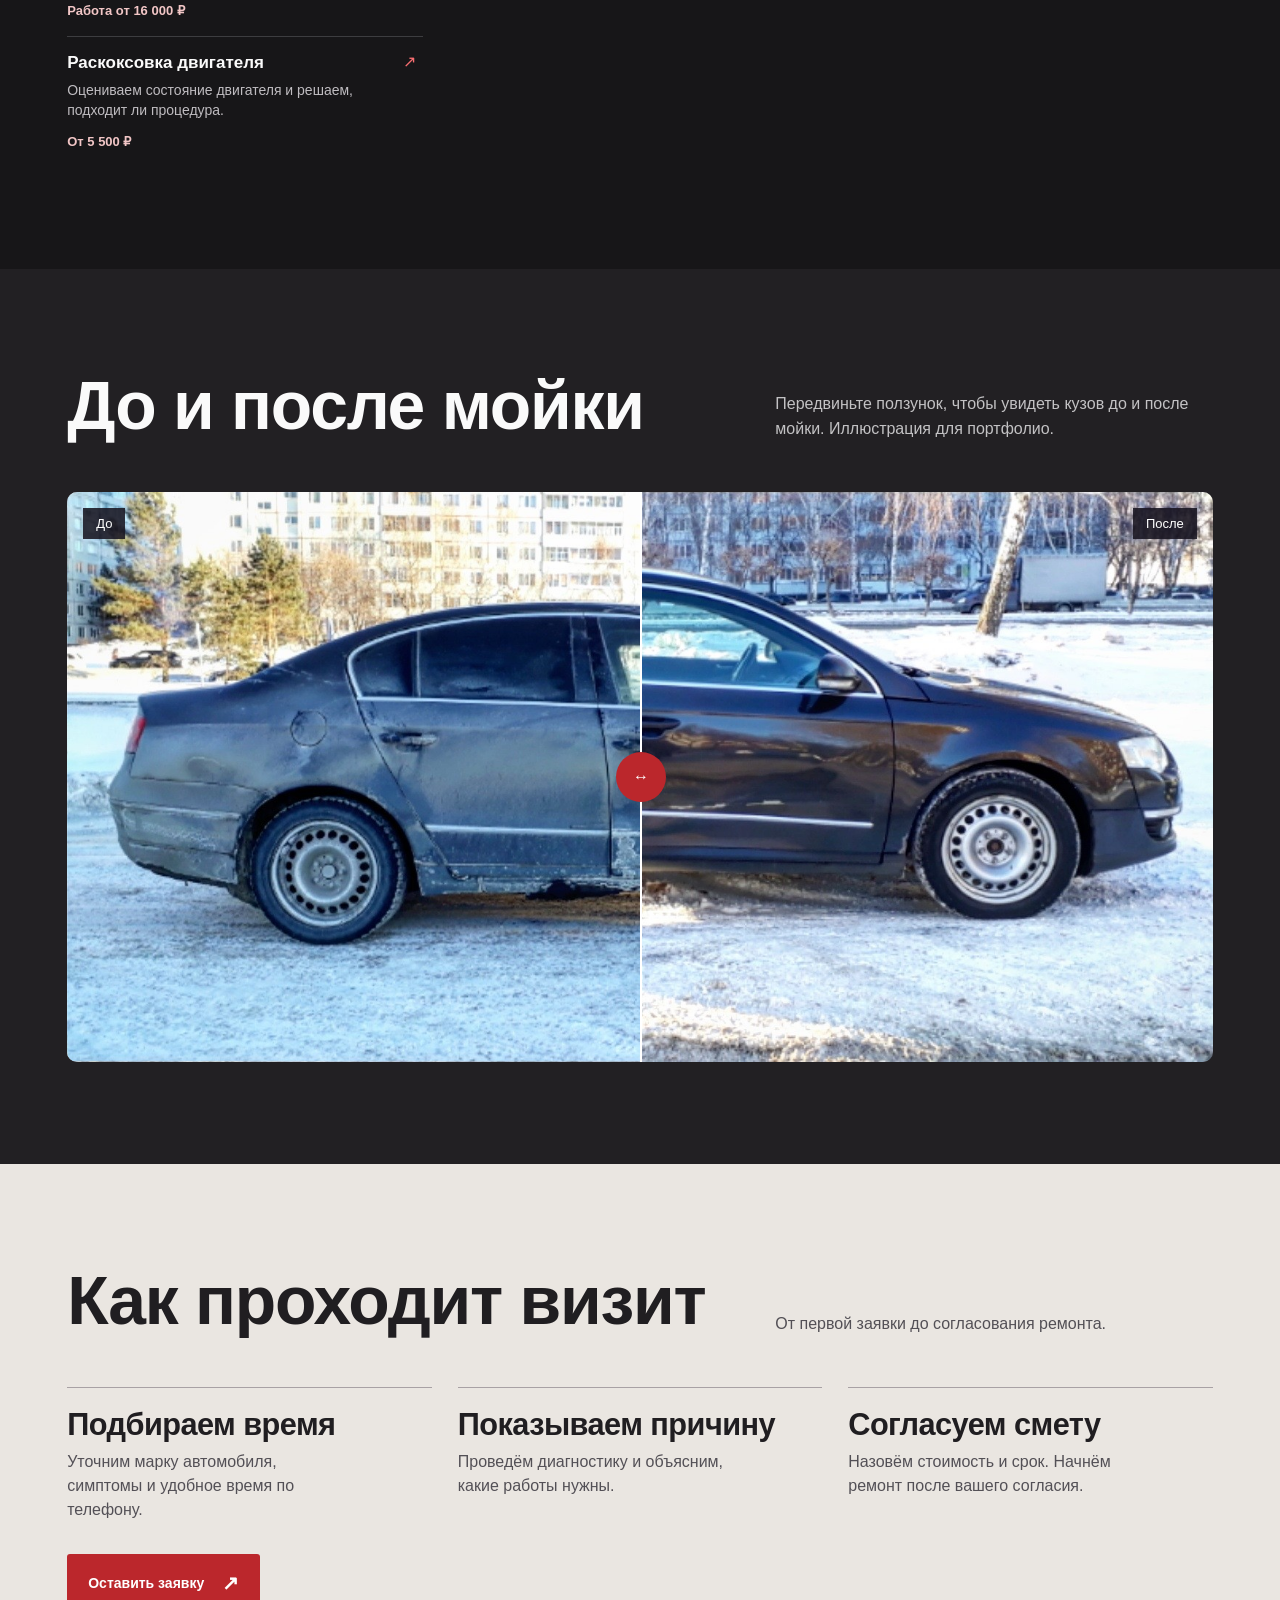
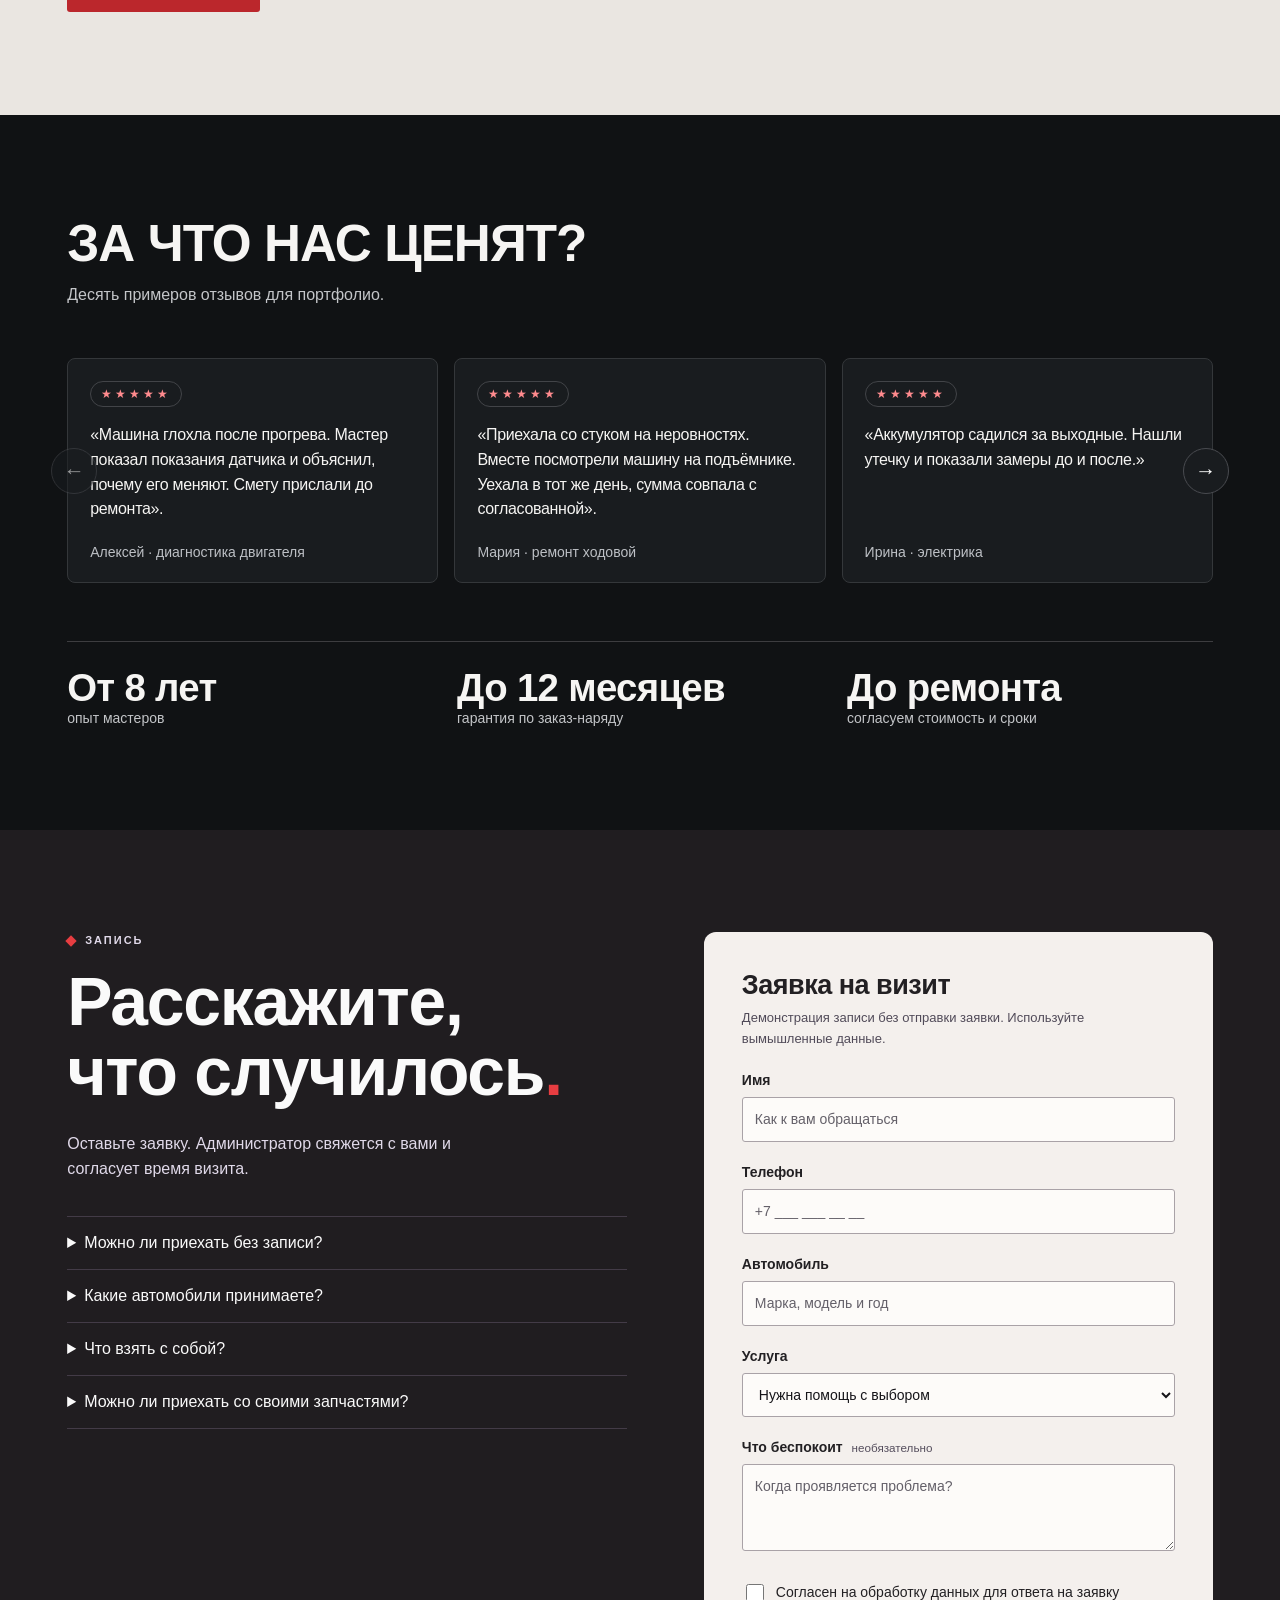
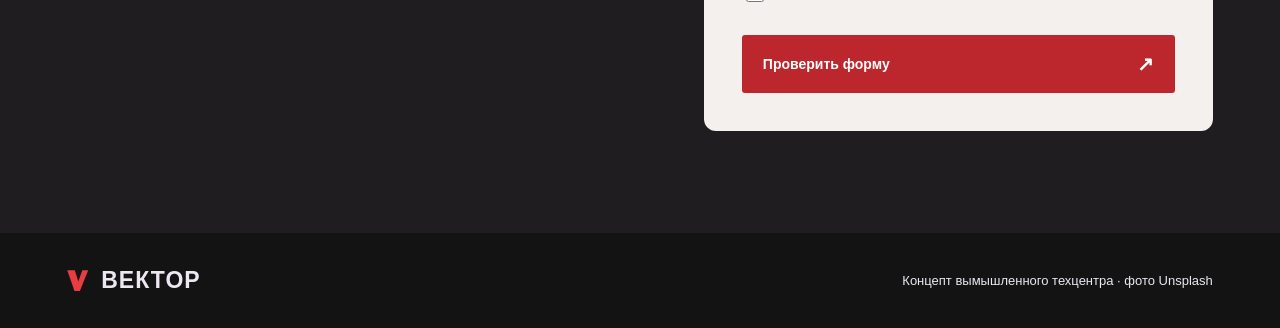
==== commit 74942ef8: "Add files via upload" ====
--- a/index.html
+++ b/index.html
@@ -8,9 +8,1168 @@
 <meta name="description" content="Техцентр ВЕКТОР. Диагностика двигателя, электрики и ходовой.">
 <meta property="og:title" content="ВЕКТОР — технический центр">
 <meta property="og:description" content="Диагностика и ремонт автомобиля.">
-<link rel="stylesheet" href="/style.css">
+<style>:root{--hero-image:url("[data-uri]");--work-image:url("[data-uri]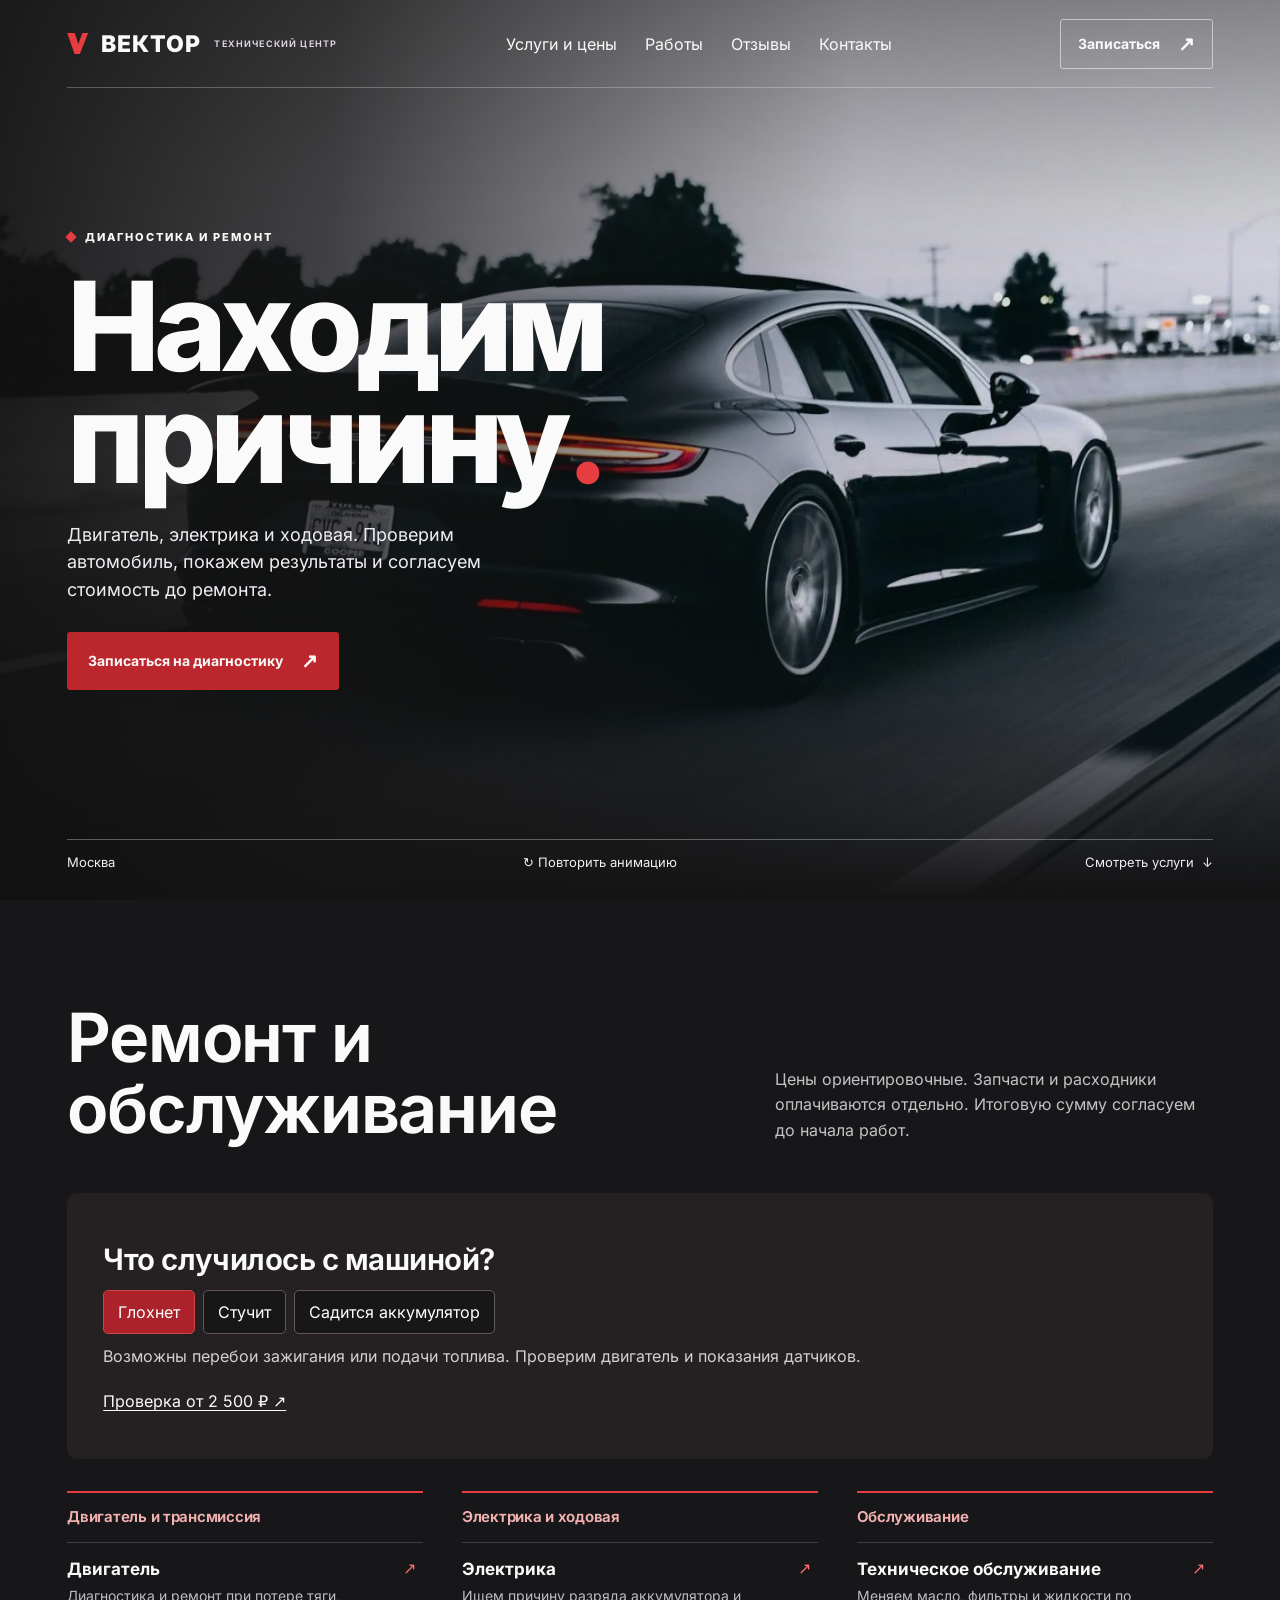
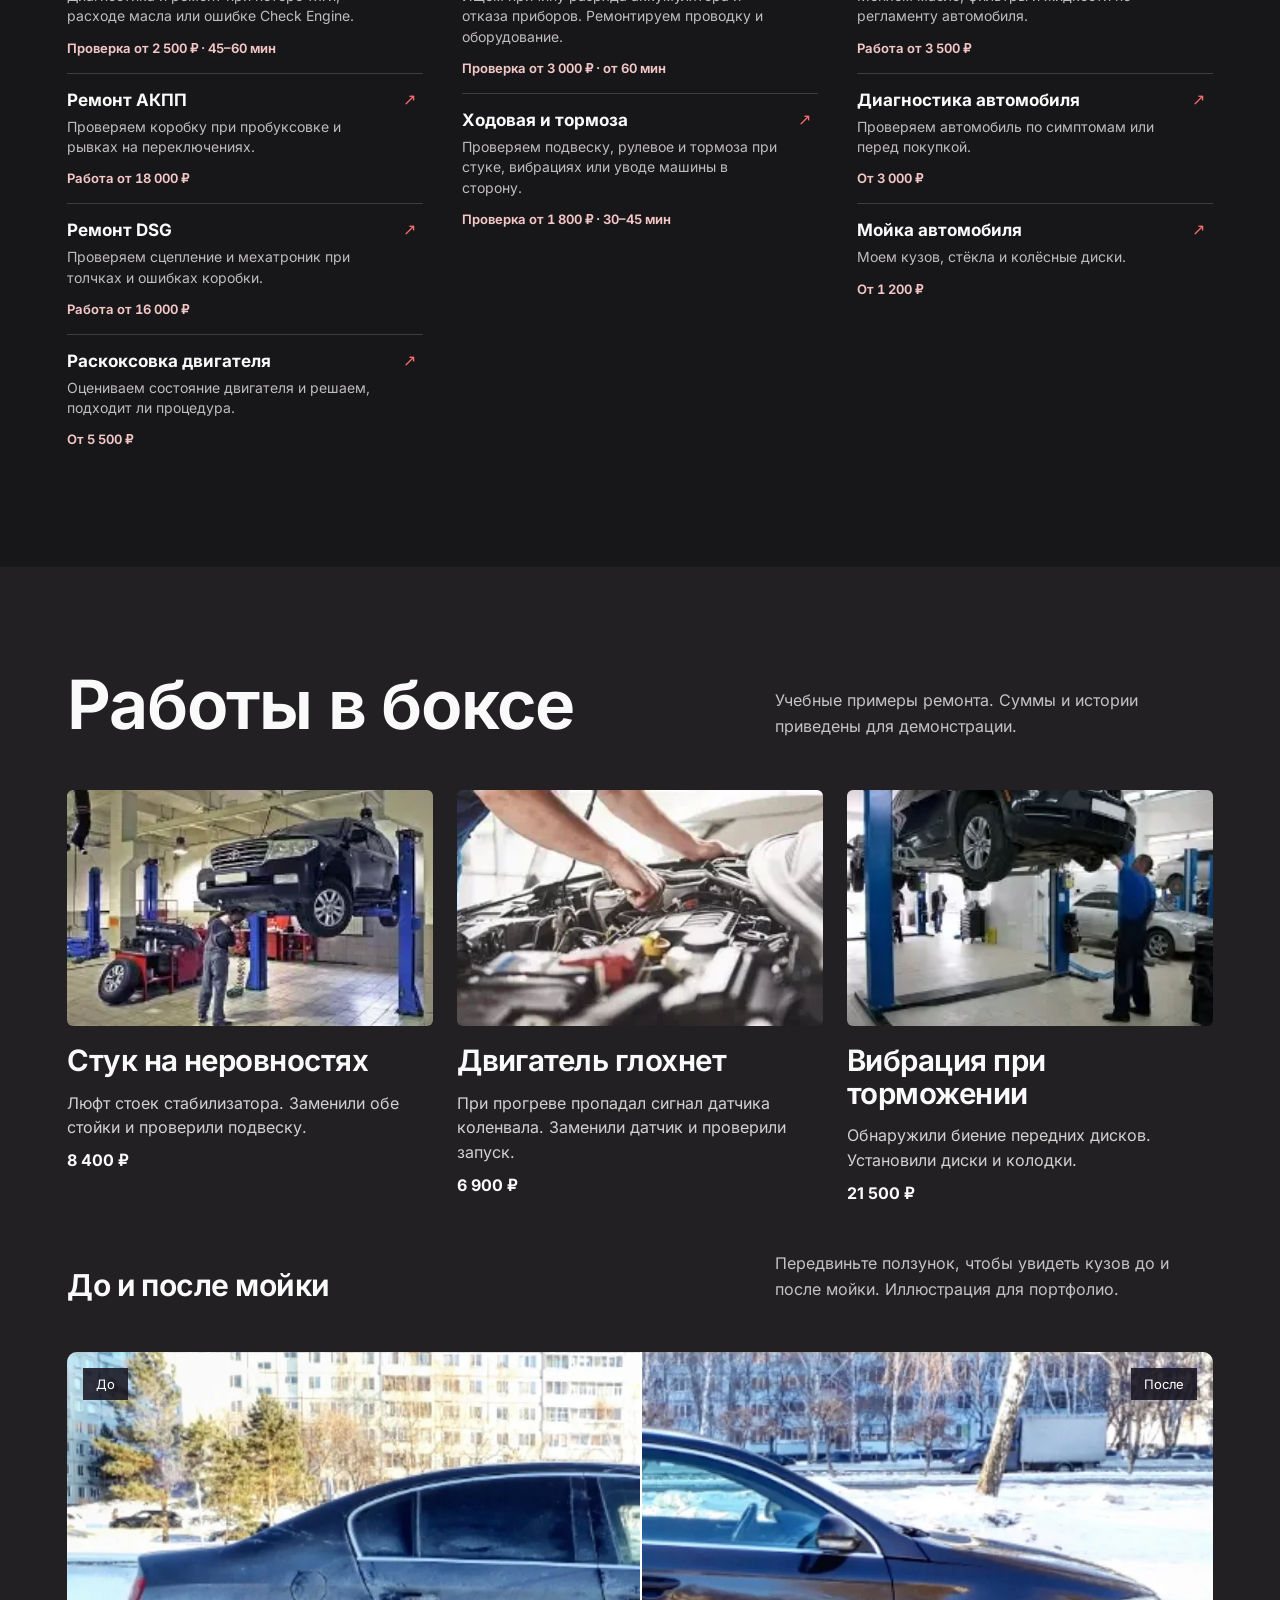
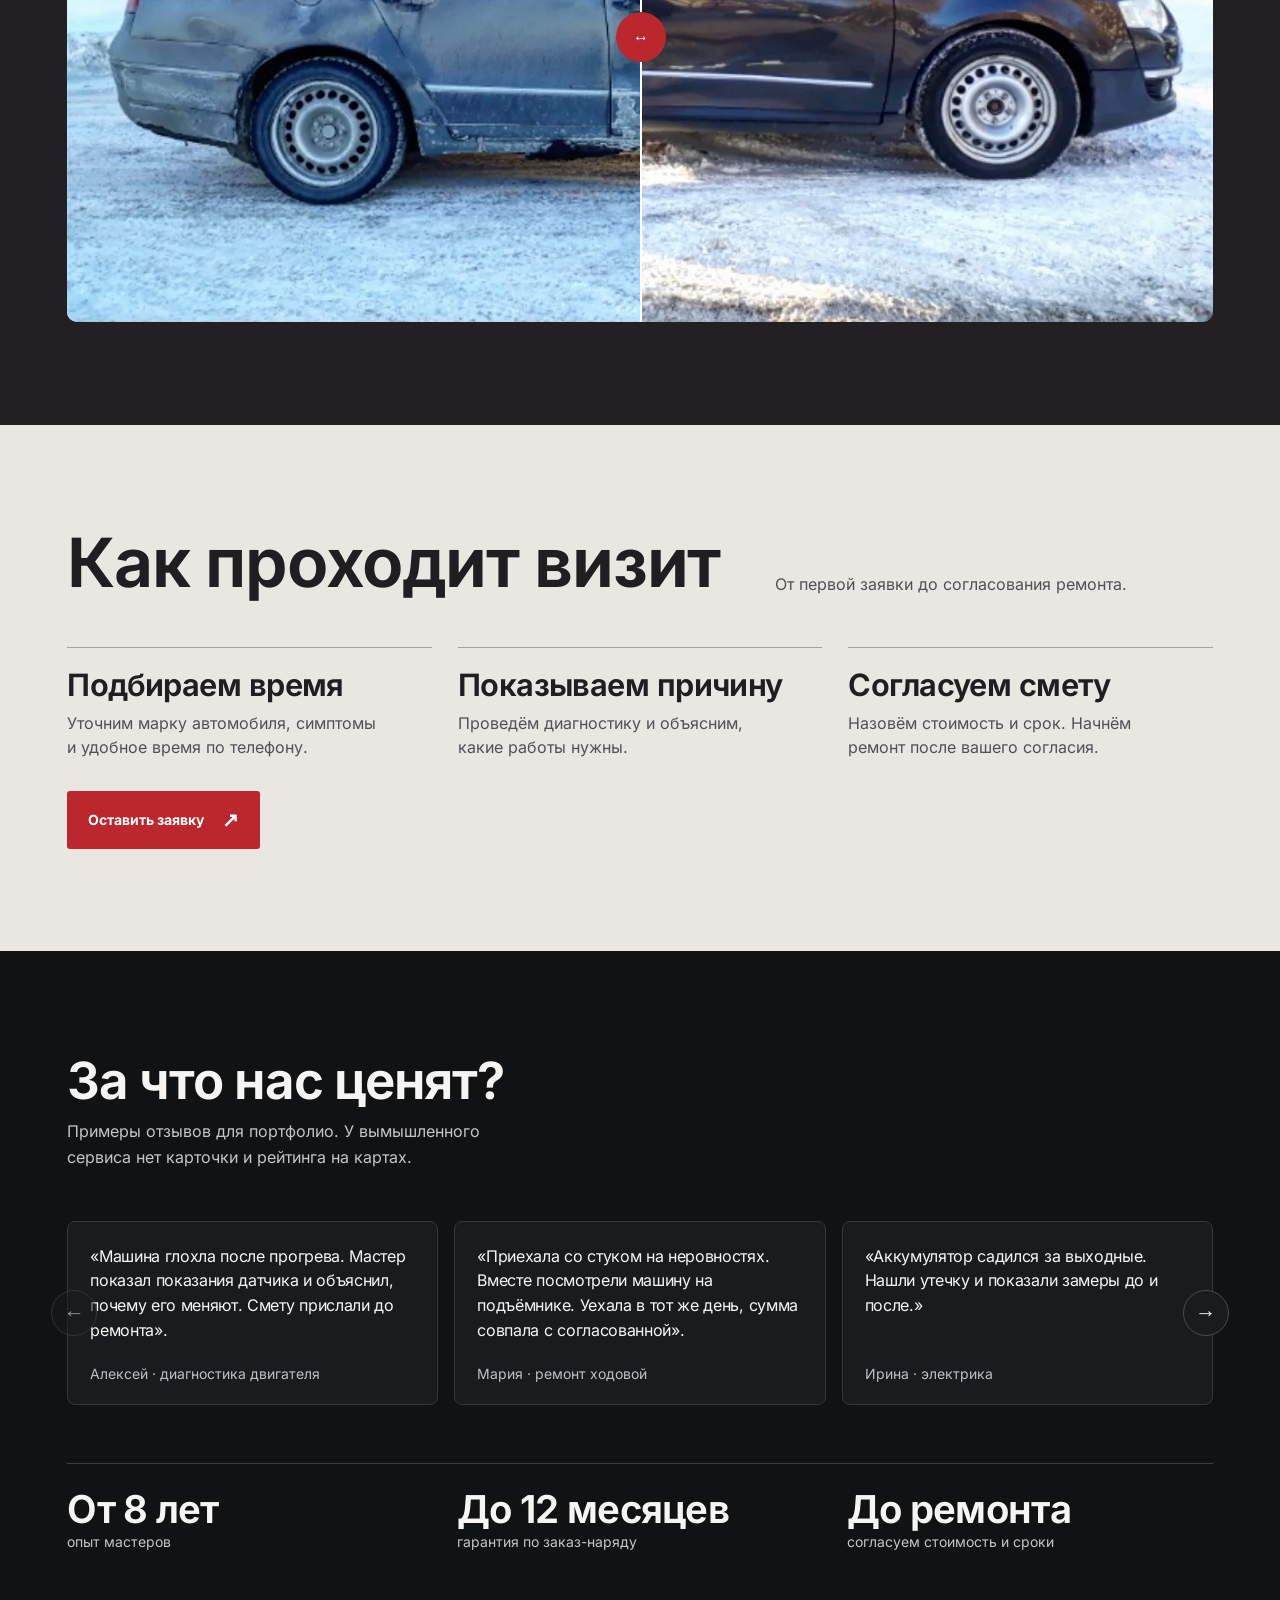
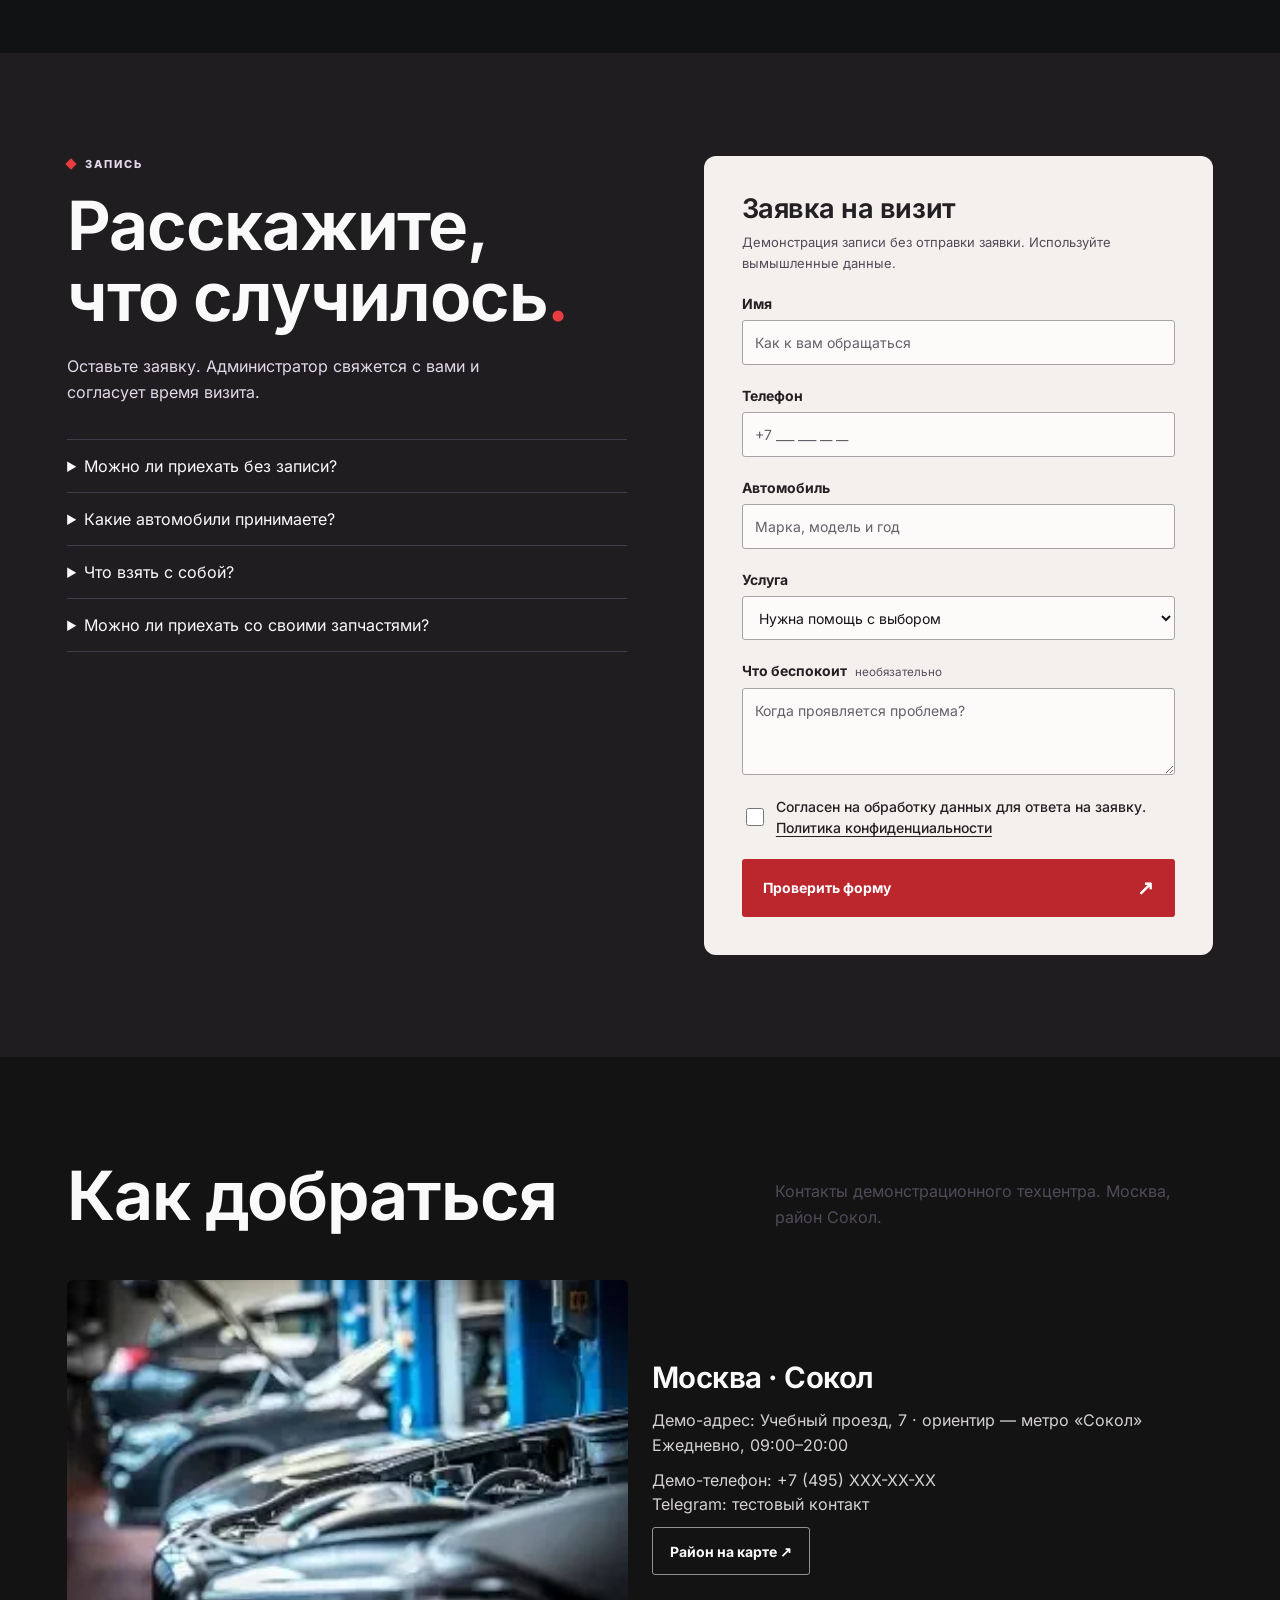
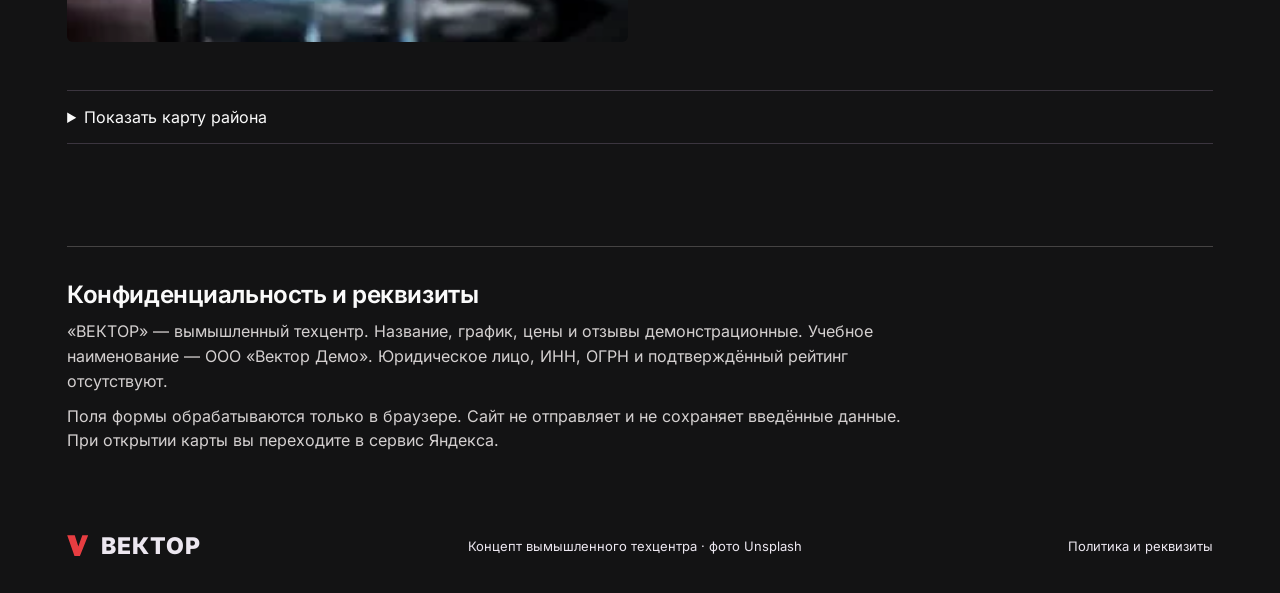
==== commit 2437a3eb: "Add files via upload" ====
--- a/index.html
+++ b/index.html
@@ -1,5 +1,5 @@
 <!doctype html>
-<html lang="ru" data-type="service">
+<html lang="ru" data-type="service" data-demo="true">
 <head>
 <meta charset="utf-8">
 <meta name="viewport" content="width=device-width,initial-scale=1">
@@ -8,1174 +8,19 @@
 <meta name="description" content="Техцентр ВЕКТОР. Диагностика двигателя, электрики и ходовой.">
 <meta property="og:title" content="ВЕКТОР — технический центр">
 <meta property="og:description" content="Диагностика и ремонт автомобиля.">
-<style>:root{--hero-image:url("[data-uri]");--work-image:url("[data-uri]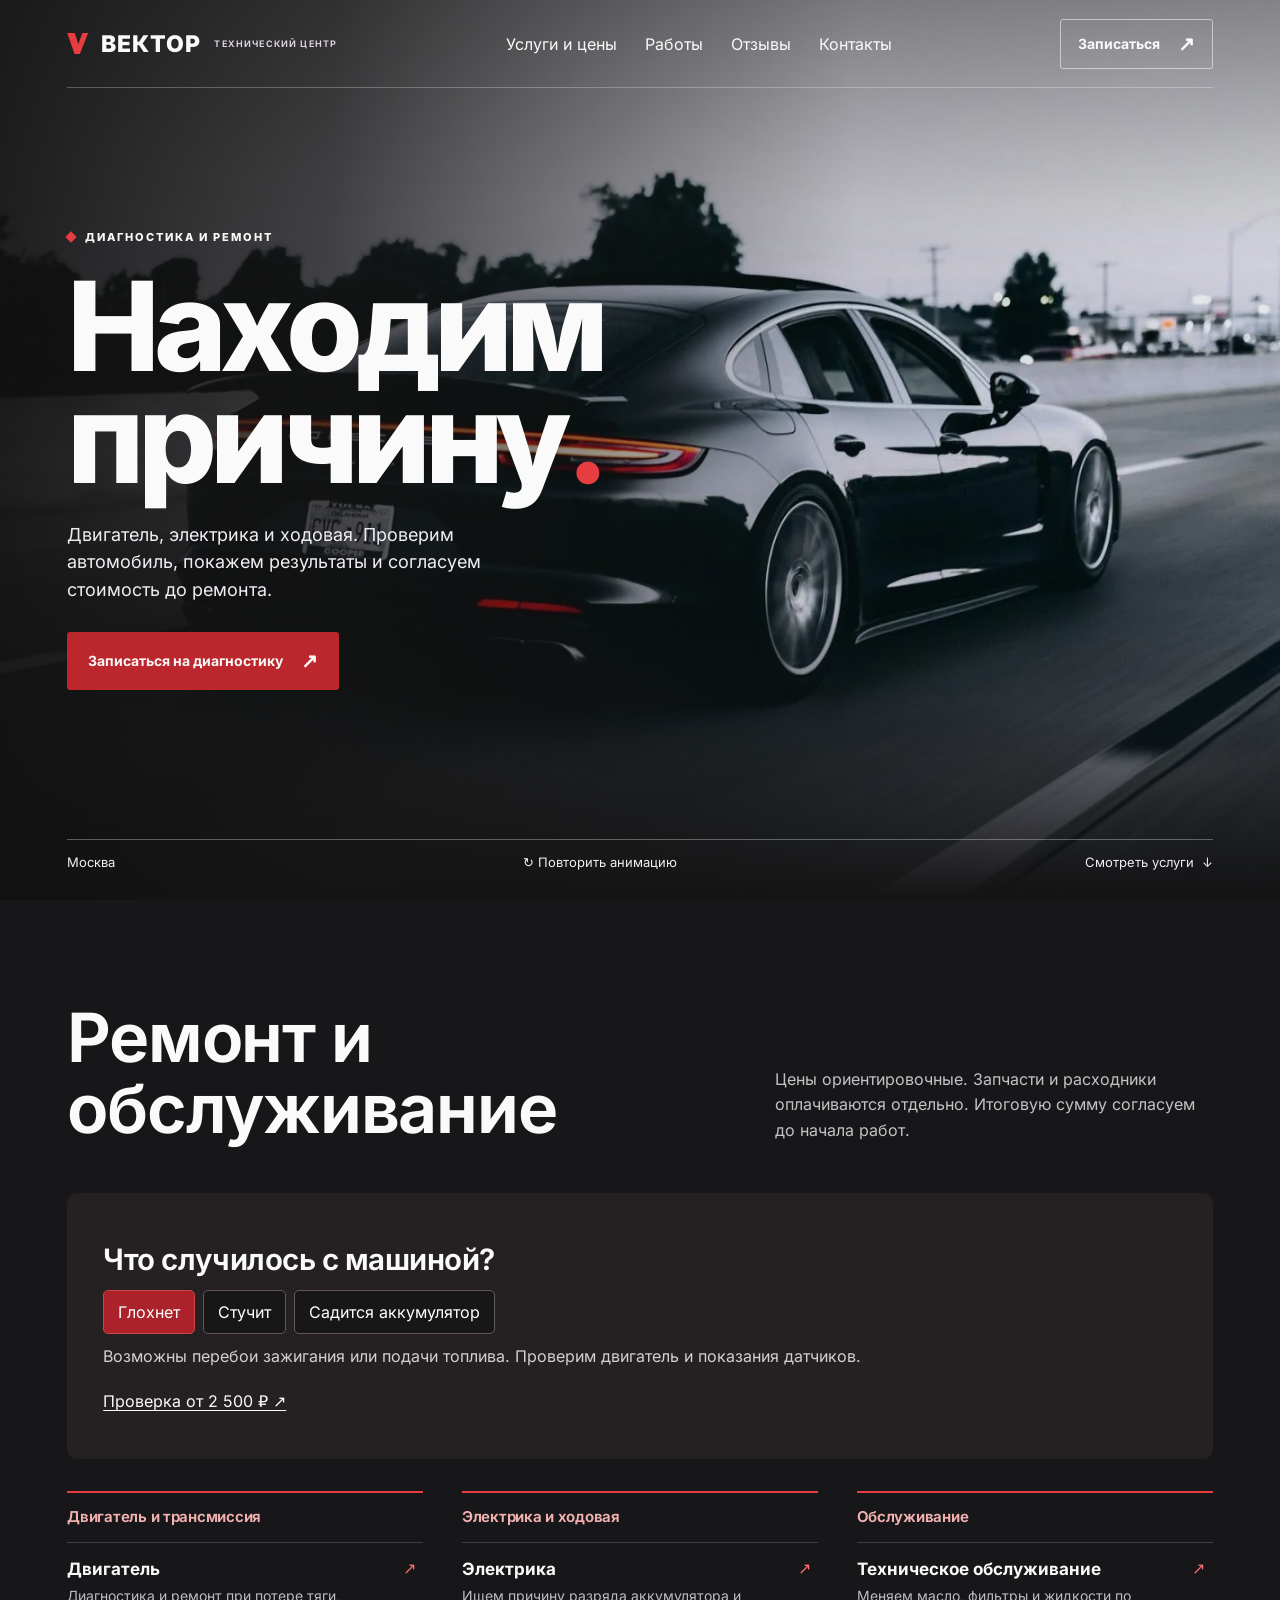
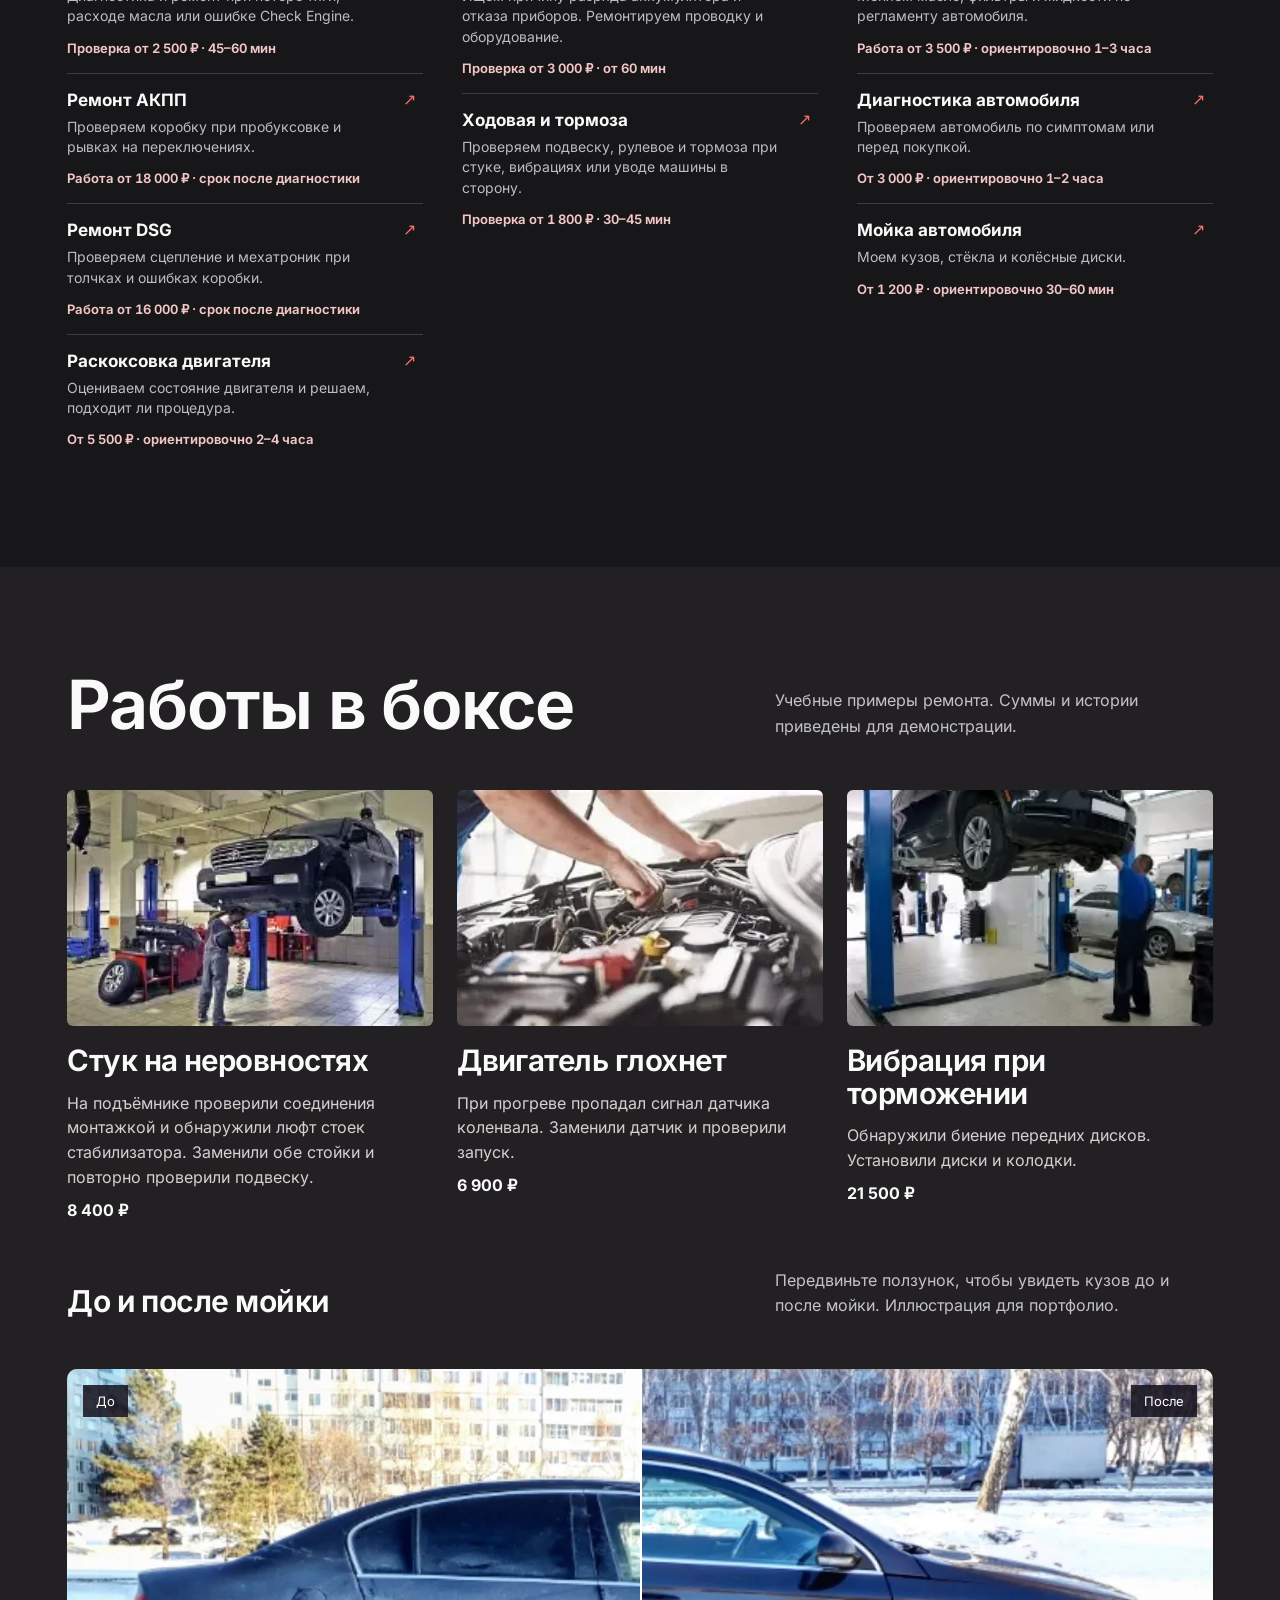
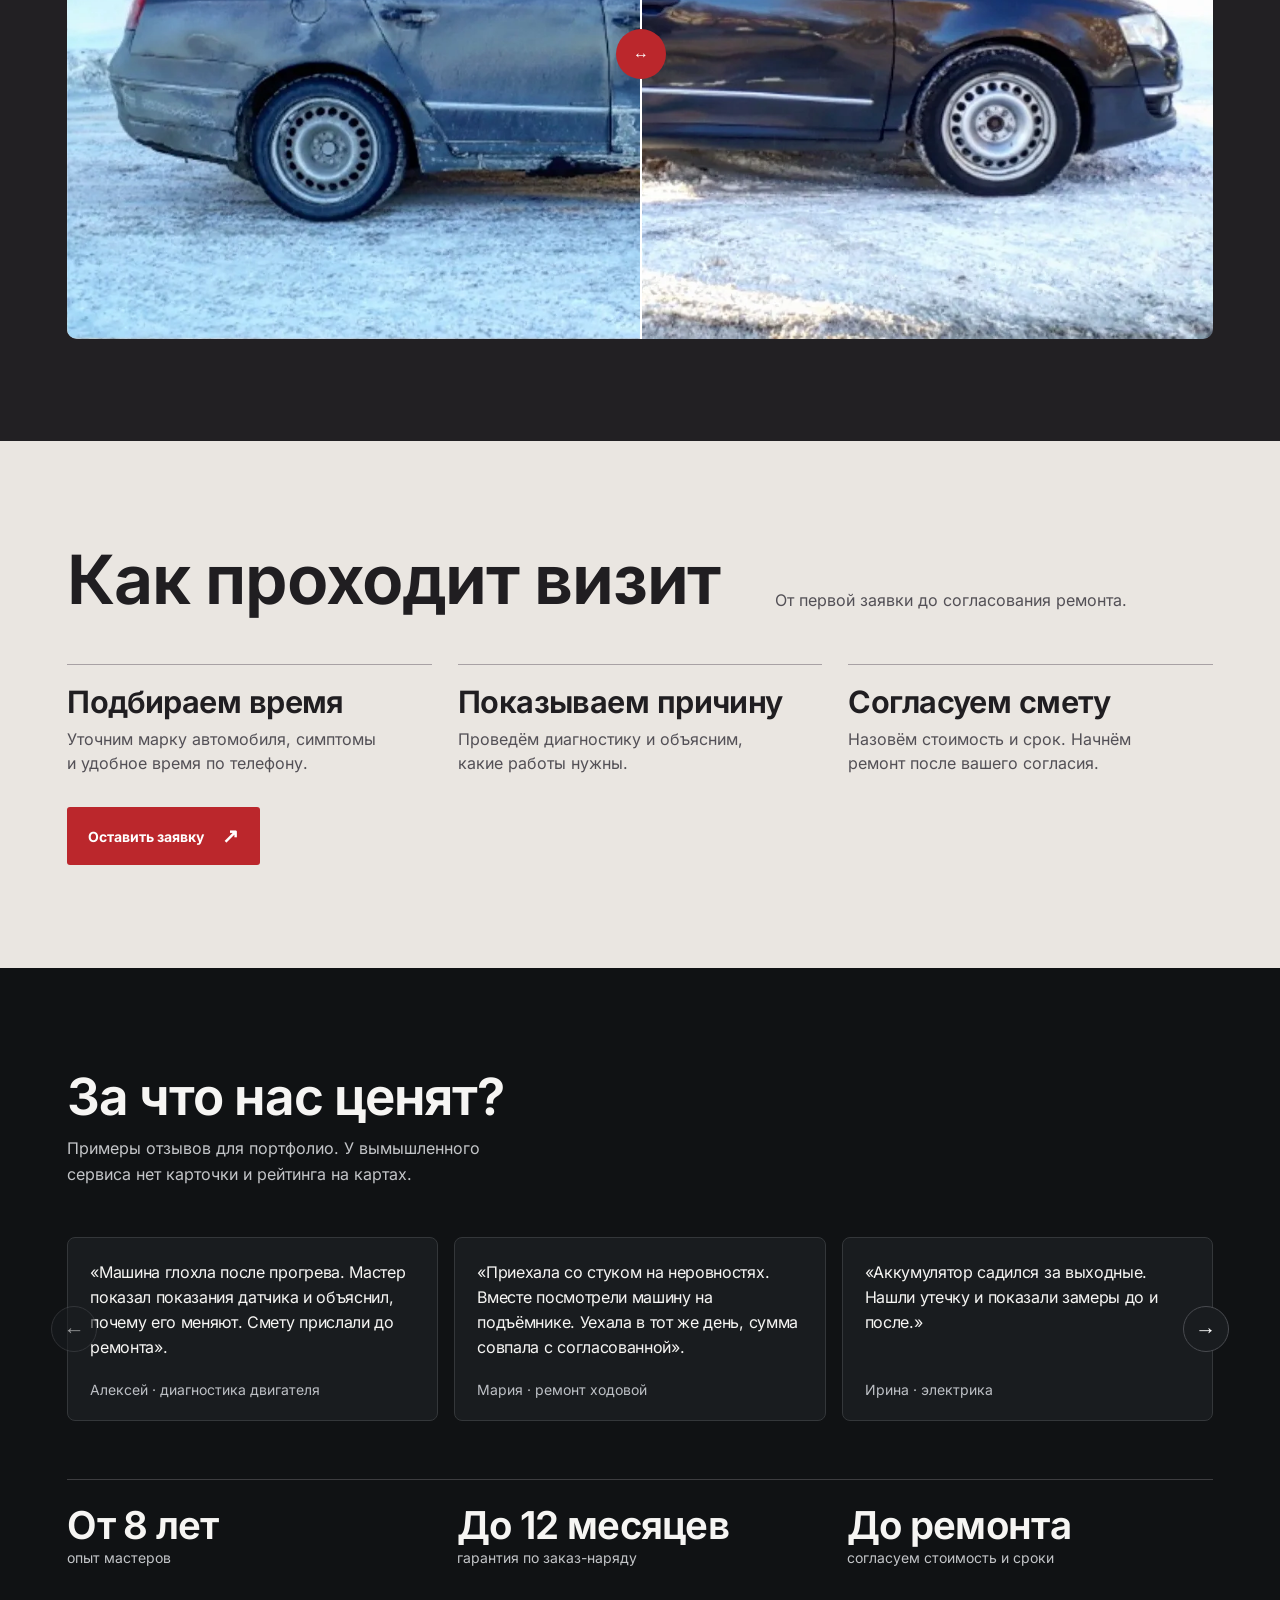
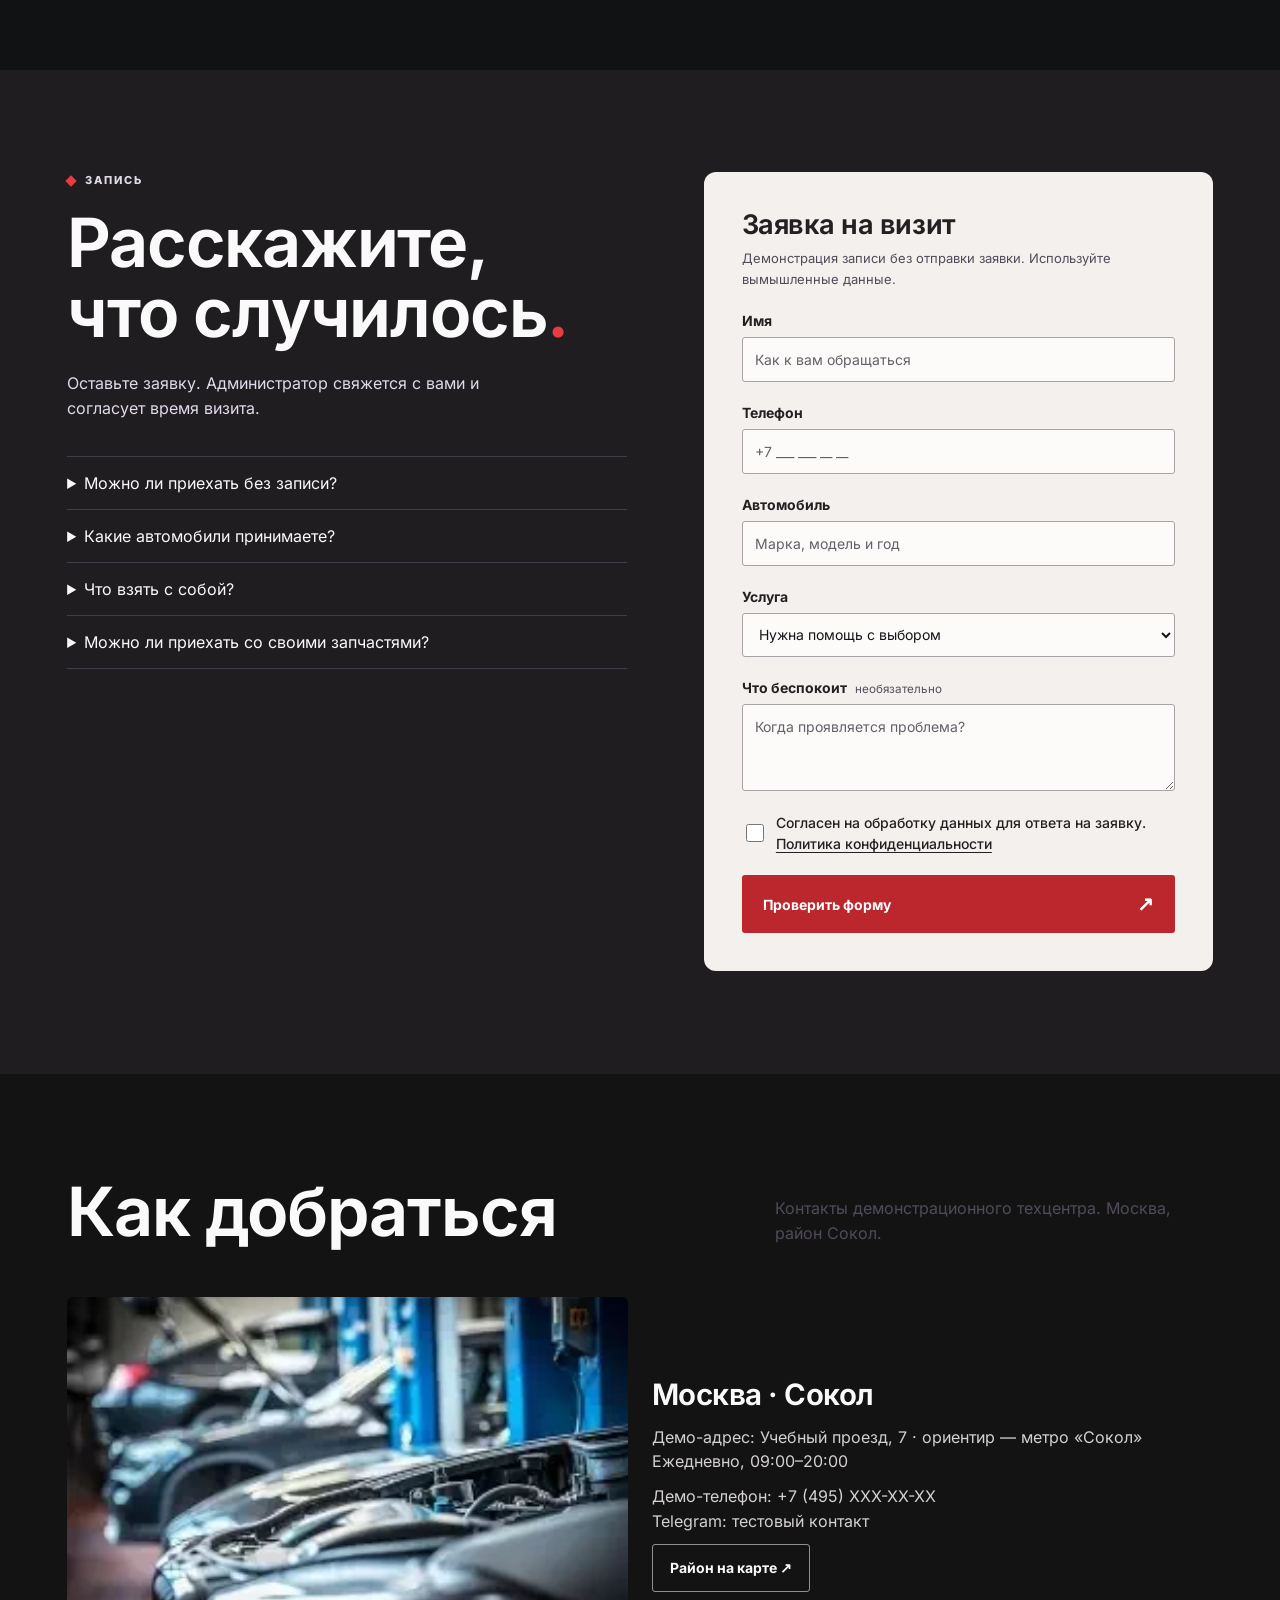
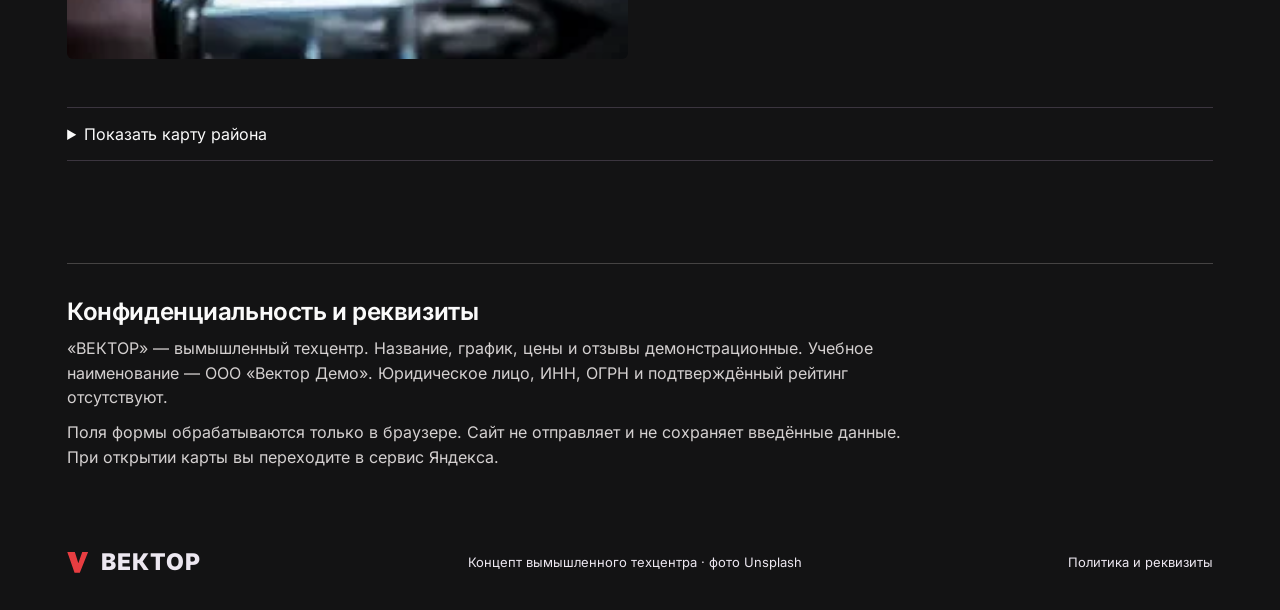
==== commit c73d831a: "Add files via upload" ====
--- a/index.html
+++ b/index.html
@@ -55,7 +55,7 @@
 </section>
 <section id="services" class="section light"><div class="wrap">
 <div class="intro"><h2>Ремонт и обслуживание</h2><p>Цены ориентировочные. Запчасти и расходники оплачиваются отдельно. Итоговую сумму согласуем до начала работ.</p></div>
-<div class="symptoms"><h3>Что случилось с машиной?</h3>
+<div class="symptoms" id="symptoms"><h3>Что случилось с машиной?</h3>
 <div class="symptom-buttons" aria-label="Выберите симптом"><button type="button" data-symptom="stall" aria-pressed="true">Глохнет</button><button type="button" data-symptom="knock" aria-pressed="false">Стучит</button><button type="button" data-symptom="battery" aria-pressed="false">Садится аккумулятор</button></div>
 <div class="symptom-answer" aria-live="polite"><p id="likely">Возможны перебои зажигания или подачи топлива. Проверим двигатель и показания датчиков.</p><a id="symptom-book" href="#booking" data-service="Двигатель">Проверка от 2 500 ₽ ↗</a></div></div>
 <div class="repair-grid">
@@ -65,13 +65,13 @@
       <span><strong>Двигатель</strong><small>Диагностика и ремонт при потере тяги, расходе масла или ошибке Check Engine.</small><span class="service-rate">Проверка от 2 500 ₽ · 45–60 мин</span></span><i aria-hidden="true">↗</i>
     </a>
     <a class="repair-card" href="#booking" data-service="Ремонт АКПП">
-      <span><strong>Ремонт АКПП</strong><small>Проверяем коробку при пробуксовке и рывках на переключениях.</small><span class="service-rate">Работа от 18 000 ₽</span></span><i aria-hidden="true">↗</i>
+      <span><strong>Ремонт АКПП</strong><small>Проверяем коробку при пробуксовке и рывках на переключениях.</small><span class="service-rate">Работа от 18 000 ₽ · срок после диагностики</span></span><i aria-hidden="true">↗</i>
     </a>
     <a class="repair-card" href="#booking" data-service="Ремонт DSG">
-      <span><strong>Ремонт DSG</strong><small>Проверяем сцепление и мехатроник при толчках и ошибках коробки.</small><span class="service-rate">Работа от 16 000 ₽</span></span><i aria-hidden="true">↗</i>
+      <span><strong>Ремонт DSG</strong><small>Проверяем сцепление и мехатроник при толчках и ошибках коробки.</small><span class="service-rate">Работа от 16 000 ₽ · срок после диагностики</span></span><i aria-hidden="true">↗</i>
     </a>
     <a class="repair-card" href="#booking" data-service="Раскоксовка двигателя">
-      <span><strong>Раскоксовка двигателя</strong><small>Оцениваем состояние двигателя и решаем, подходит ли процедура.</small><span class="service-rate">От 5 500 ₽</span></span><i aria-hidden="true">↗</i>
+      <span><strong>Раскоксовка двигателя</strong><small>Оцениваем состояние двигателя и решаем, подходит ли процедура.</small><span class="service-rate">От 5 500 ₽ · ориентировочно 2–4 часа</span></span><i aria-hidden="true">↗</i>
     </a>
   </section>
   <section class="repair-group">
@@ -86,20 +86,20 @@
   <section class="repair-group">
     <h3>Обслуживание</h3>
     <a class="repair-card" href="#booking" data-service="Техническое обслуживание">
-      <span><strong>Техническое обслуживание</strong><small>Меняем масло, фильтры и жидкости по регламенту автомобиля.</small><span class="service-rate">Работа от 3 500 ₽</span></span><i aria-hidden="true">↗</i>
+      <span><strong>Техническое обслуживание</strong><small>Меняем масло, фильтры и жидкости по регламенту автомобиля.</small><span class="service-rate">Работа от 3 500 ₽ · ориентировочно 1–3 часа</span></span><i aria-hidden="true">↗</i>
     </a>
     <a class="repair-card" href="#booking" data-service="Диагностика автомобиля">
-      <span><strong>Диагностика автомобиля</strong><small>Проверяем автомобиль по симптомам или перед покупкой.</small><span class="service-rate">От 3 000 ₽</span></span><i aria-hidden="true">↗</i>
+      <span><strong>Диагностика автомобиля</strong><small>Проверяем автомобиль по симптомам или перед покупкой.</small><span class="service-rate">От 3 000 ₽ · ориентировочно 1–2 часа</span></span><i aria-hidden="true">↗</i>
     </a>
     <a class="repair-card" href="#booking" data-service="Мойка автомобиля">
-      <span><strong>Мойка автомобиля</strong><small>Моем кузов, стёкла и колёсные диски.</small><span class="service-rate">От 1 200 ₽</span></span><i aria-hidden="true">↗</i>
+      <span><strong>Мойка автомобиля</strong><small>Моем кузов, стёкла и колёсные диски.</small><span class="service-rate">От 1 200 ₽ · ориентировочно 30–60 мин</span></span><i aria-hidden="true">↗</i>
     </a>
   </section>
 </div>
 </div></section>
 <section id="work" class="section work"><div class="wrap">
 <div class="intro"><h2>Работы в боксе</h2><p>Учебные примеры ремонта. Суммы и истории приведены для демонстрации.</p></div>
-<div class="jobs"><article><img src="./lift.webp" alt="Рабочий процесс в автосервисе" width="320" height="205" loading="lazy"><h3>Стук на неровностях</h3><p>Люфт стоек стабилизатора. Заменили обе стойки и проверили подвеску.</p><strong>8 400 ₽</strong></article><article><img src="./engine.webp" alt="Рабочий процесс в автосервисе" width="320" height="205" loading="lazy"><h3>Двигатель глохнет</h3><p>При прогреве пропадал сигнал датчика коленвала. Заменили датчик и проверили запуск.</p><strong>6 900 ₽</strong></article><article><img src="./wheels.webp" alt="Рабочий процесс в автосервисе" width="320" height="205" loading="lazy"><h3>Вибрация при торможении</h3><p>Обнаружили биение передних дисков. Установили диски и колодки.</p><strong>21 500 ₽</strong></article></div>
+<div class="jobs"><article><img src="./lift.webp" alt="Пример: автомобиль на подъёмнике" width="320" height="205" loading="lazy"><h3>Стук на неровностях</h3><p>На подъёмнике проверили соединения монтажкой и обнаружили люфт стоек стабилизатора. Заменили обе стойки и повторно проверили подвеску.</p><strong>8 400 ₽</strong></article><article><img src="./engine.webp" alt="Рабочий процесс в автосервисе" width="320" height="205" loading="lazy"><h3>Двигатель глохнет</h3><p>При прогреве пропадал сигнал датчика коленвала. Заменили датчик и проверили запуск.</p><strong>6 900 ₽</strong></article><article><img src="./wheels.webp" alt="Рабочий процесс в автосервисе" width="320" height="205" loading="lazy"><h3>Вибрация при торможении</h3><p>Обнаружили биение передних дисков. Установили диски и колодки.</p><strong>21 500 ₽</strong></article></div>
 <div class="intro"><h3>До и после мойки</h3><p>Передвиньте ползунок, чтобы увидеть кузов до и после мойки. Иллюстрация для портфолио.</p></div>
 <div class="compare" id="compare"><div class="after"></div><div class="before"></div><div class="compare-line" aria-hidden="true"><span>↔</span></div><span class="tag tag-before">До</span><span class="tag tag-after">После</span><input aria-label="Граница сравнения до и после" id="comparison" type="range" min="0" max="100" value="50"></div>
 </div></section>
@@ -142,13 +142,13 @@
 <label>Телефон<input name="phone" type="tel" autocomplete="tel" required maxlength="28" placeholder="+7 ___ ___ __ __"></label>
 <label>Автомобиль<input name="car" required maxlength="100" placeholder="Марка, модель и год"></label>
 <label>Услуга<select name="service" id="service"><option>Нужна помощь с выбором</option><option>Двигатель</option><option>Электрика</option><option>Ходовая и тормоза</option><option>Ремонт двигателей</option><option>Ремонт подвески</option><option>Техническое обслуживание</option><option>Ремонт тормозной системы</option><option>Автоэлектрика и оборудование</option><option>Ремонт АКПП</option><option>Ремонт DSG</option><option>Диагностика автомобиля</option><option>Раскоксовка двигателя</option><option>Мойка автомобиля</option></select></label>
+<p id="selected-rate" class="selected-rate" aria-live="polite" hidden></p>
 <label>Что беспокоит <small>необязательно</small><textarea name="message" rows="3" maxlength="600" placeholder="Когда проявляется проблема?"></textarea></label>
 <label class="consent"><input type="checkbox" name="consent" value="yes" required> <span>Согласен на обработку данных для ответа на заявку. <a href="#privacy">Политика конфиденциальности</a></span></label>
 <button class="button" type="submit" disabled>Проверить форму <span aria-hidden="true">↗</span></button><p id="result" role="status"></p>
 </form></div></section>
 <section id="contacts" class="section contacts"><div class="wrap"><div class="intro"><h2>Как добраться</h2><p>Контакты демонстрационного техцентра. Москва, район Сокол.</p></div><div class="contact-grid"><img src="./garage.webp" width="272" height="182" loading="lazy" alt="Автомобили в сервисном боксе"><div><h3>Москва · Сокол</h3><p>Демо-адрес: Учебный проезд, 7 · ориентир — метро «Сокол»<br>Ежедневно, 09:00–20:00</p><p>Демо-телефон: +7 (495) XXX-XX-XX<br>Telegram: тестовый контакт</p><a class="outline" href="https://yandex.ru/maps/?text=метро%20Сокол%20Москва" target="_blank" rel="noopener">Район на карте ↗</a></div></div><details class="area-map"><summary>Показать карту района</summary><iframe loading="lazy" title="Карта района метро Сокол, Москва" src="https://yandex.ru/map-widget/v1/?ll=37.5152%2C55.8051&amp;z=15"></iframe></details></div></section>
 <section id="privacy" class="legal wrap"><h2>Конфиденциальность и реквизиты</h2><p>«ВЕКТОР» — вымышленный техцентр. Название, график, цены и отзывы демонстрационные. Учебное наименование — ООО «Вектор Демо». Юридическое лицо, ИНН, ОГРН и подтверждённый рейтинг отсутствуют.</p><p id="data-policy">Поля формы обрабатываются только в браузере. Сайт не отправляет и не сохраняет введённые данные. При открытии карты вы переходите в сервис Яндекса.</p></section>
-<nav class="contact-dock" aria-label="Быстрые действия"><button type="button" data-channel="Телефон">Позвонить</button><button type="button" data-channel="Telegram">Написать в Telegram</button></nav>
-<dialog id="demo-contact"><h3></h3><p>Это портфолио вымышленного техцентра. Можно посмотреть, как проходит запись, заполнив тестовую форму.</p><form method="dialog"><button>Закрыть</button></form><a href="#booking">Перейти к форме ↗</a></dialog></main>
+<nav class="contact-dock" aria-label="Быстрые действия"><a href="#symptoms">Подобрать проверку</a><a href="#booking">Пример записи ↗</a></nav></main>
 <footer class="wrap footer"><a class="logo" href="#" aria-label="Вектор, начало страницы"><i aria-hidden="true"></i>ВЕКТОР</a><span>Концепт вымышленного техцентра · фото Unsplash</span><a href="#privacy">Политика и реквизиты</a></footer>
 </body></html>
--- a/style.css
+++ b/style.css
@@ -1177,7 +1177,8 @@
 .area-map iframe {width:100%;height:300px;border:0;border-radius:8px}
 #reviews h2 {line-height:1.05;letter-spacing:-.025em}
 @media (max-width: 820px) { .bar nav { display: none; } }
-
-
-
-
+.selected-rate { padding: 12px; border-radius: 4px; background: #eadfdf; color: #541b20 !important; font-size: 14px; font-weight: 650; }
+
+
+
+
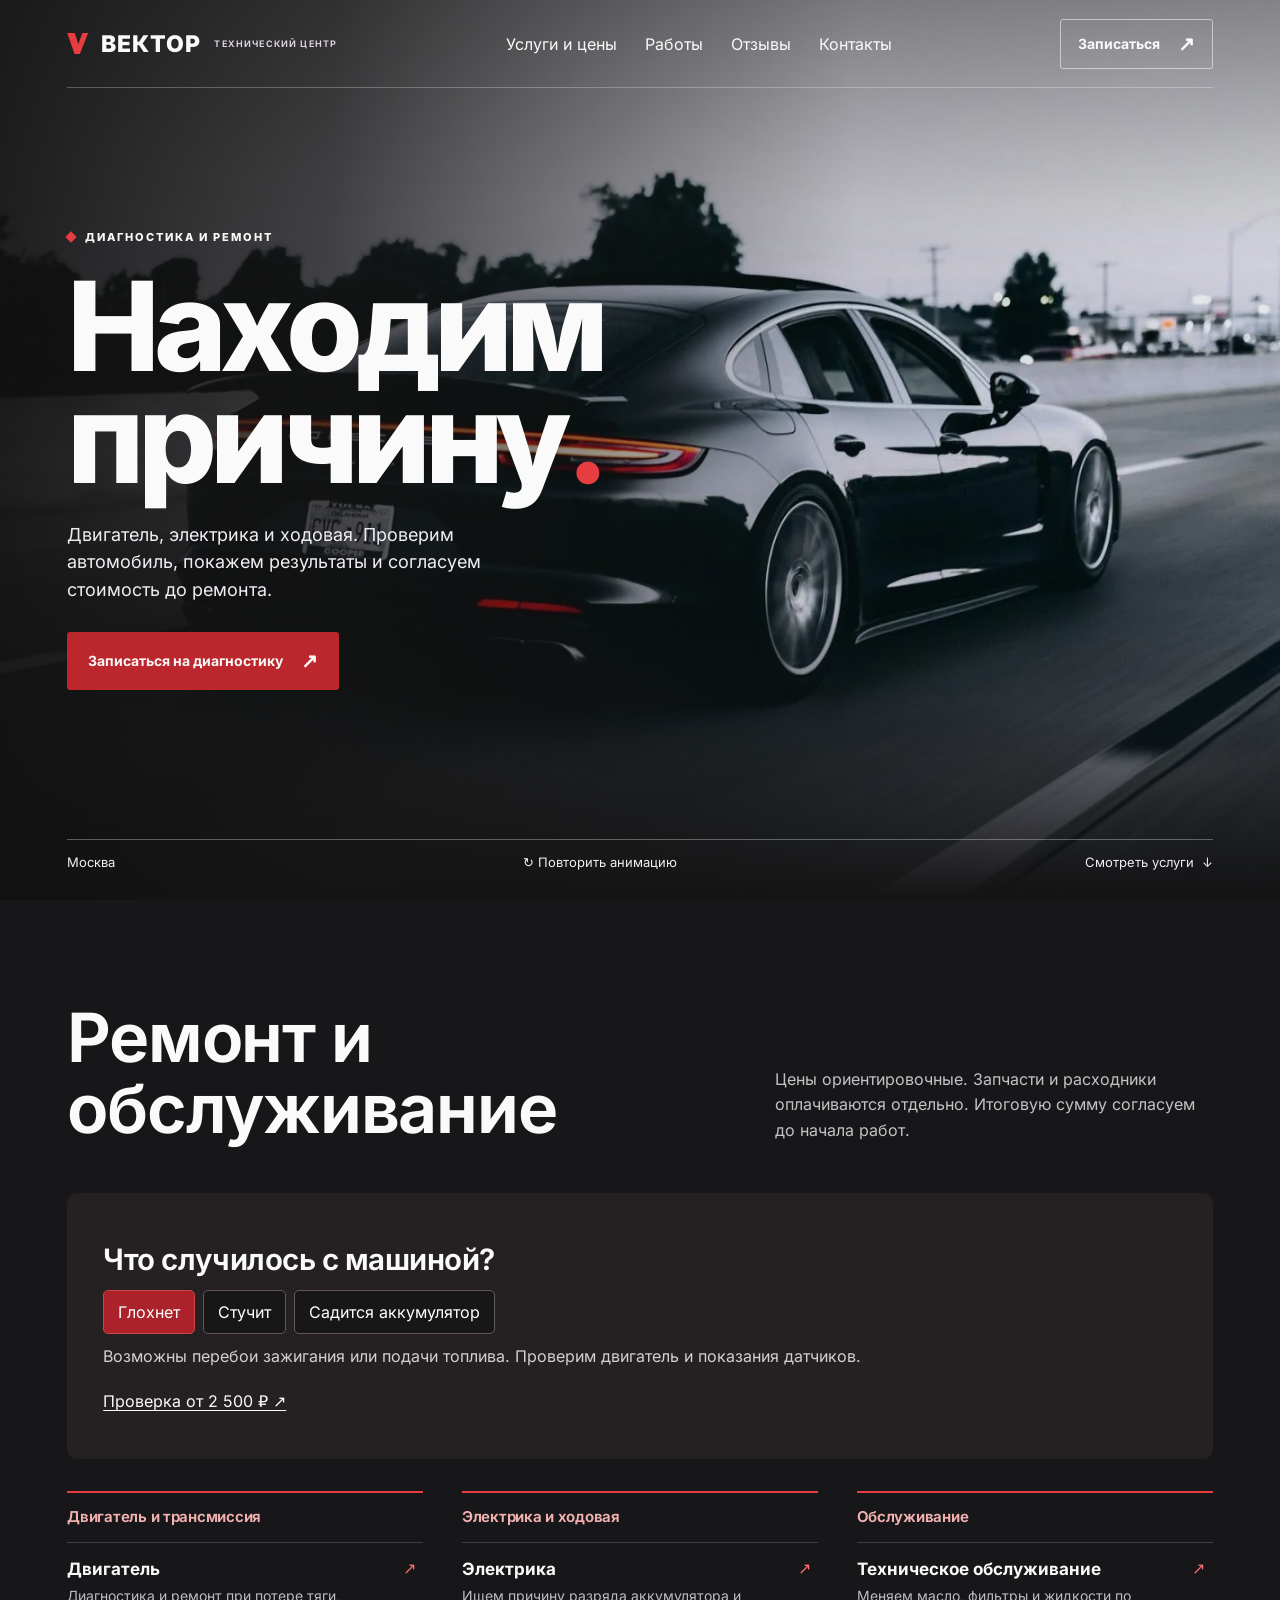
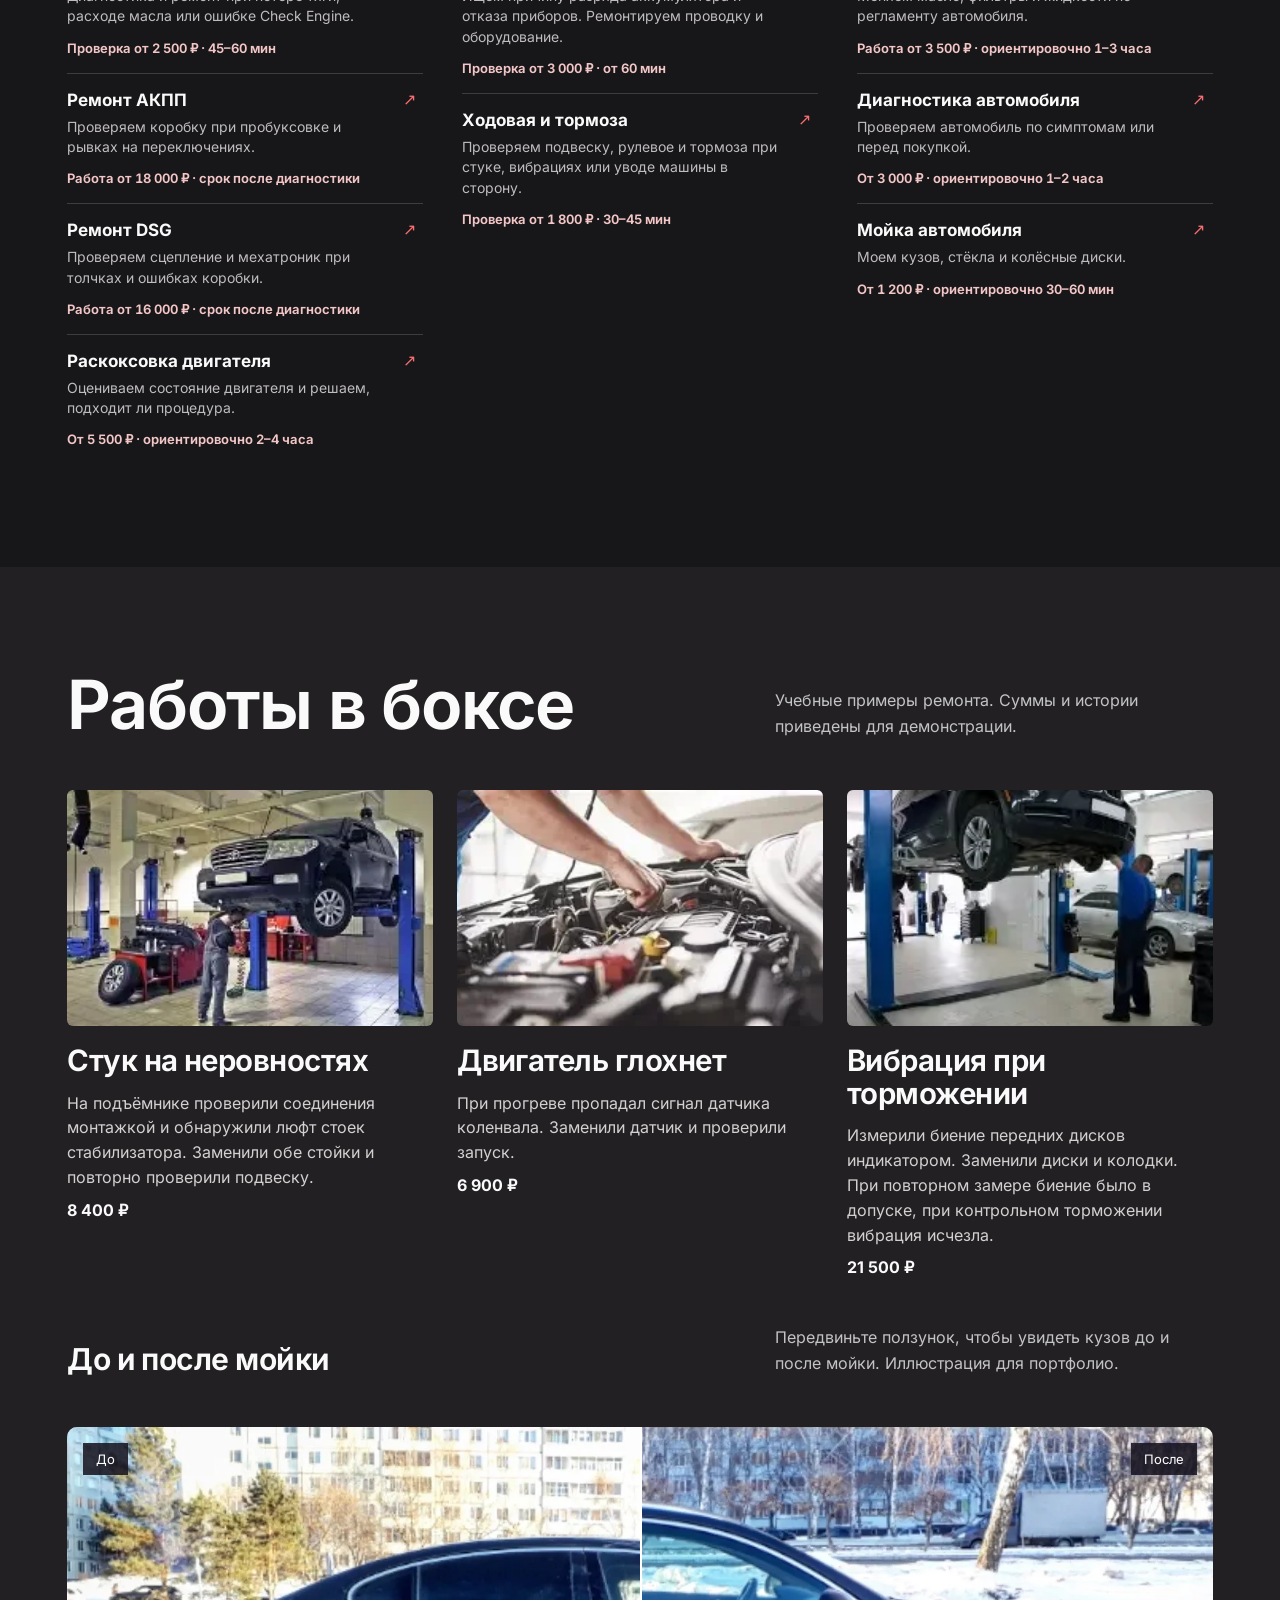
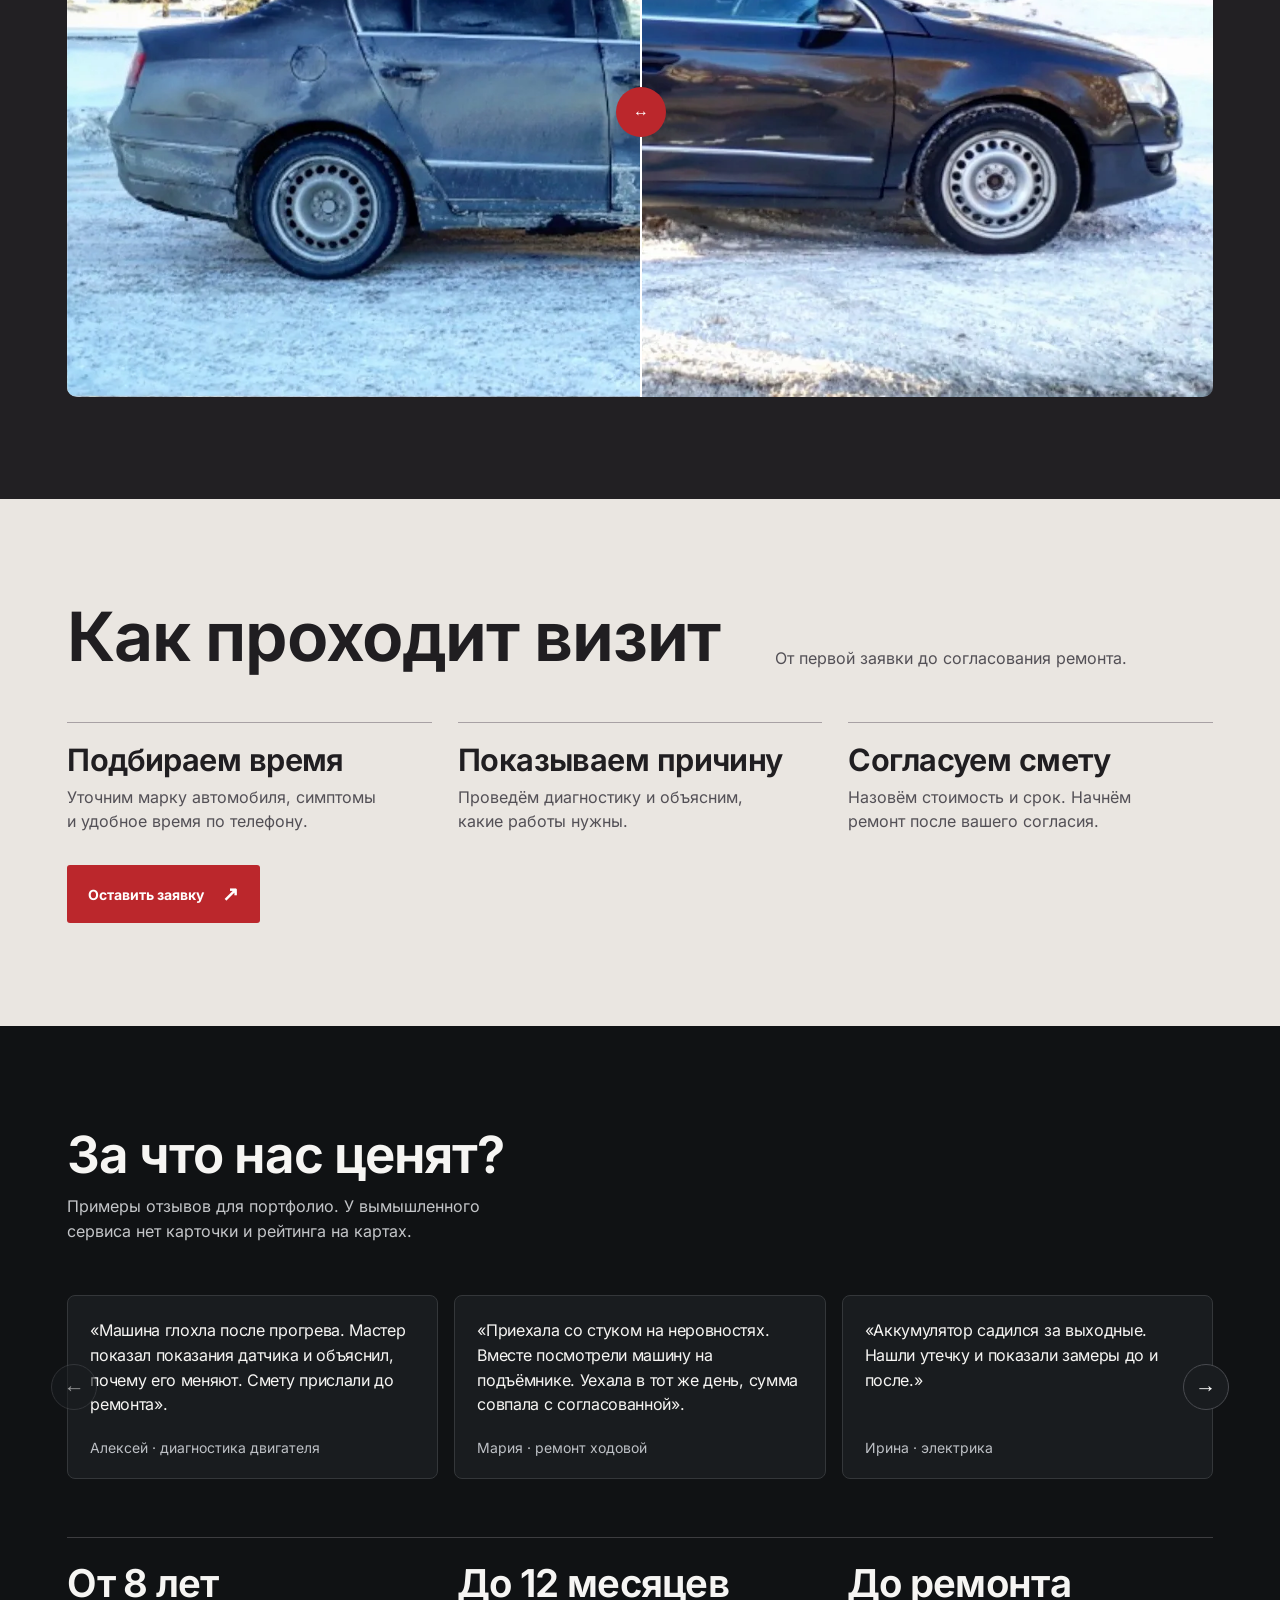
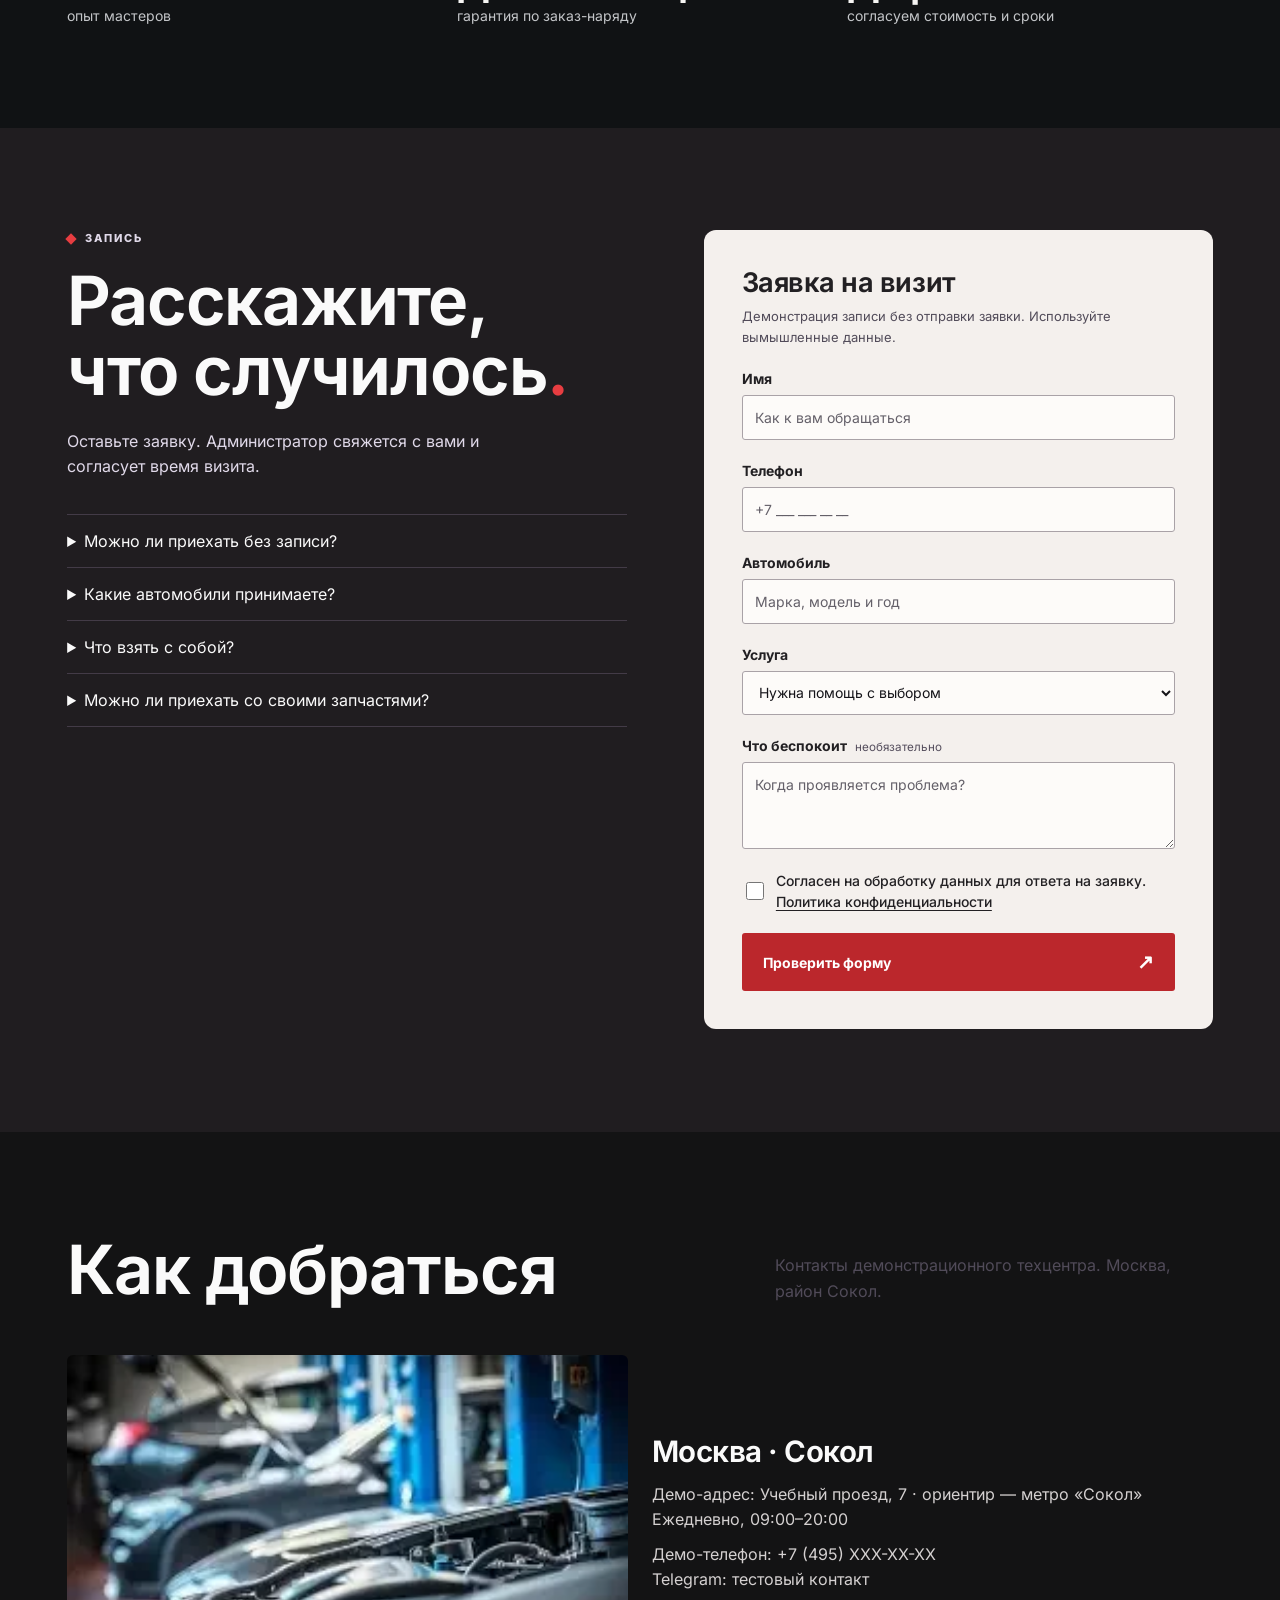
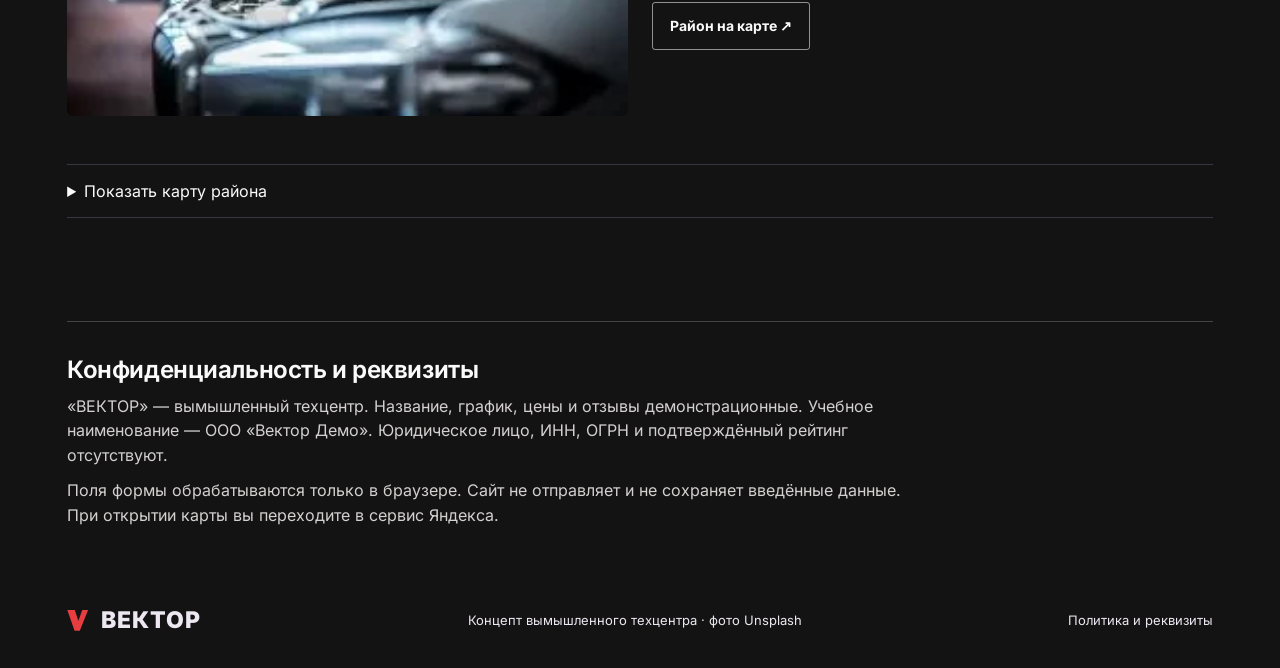
==== commit a00a6428: "Add files via upload" ====
--- a/index.html
+++ b/index.html
@@ -99,7 +99,7 @@
 </div></section>
 <section id="work" class="section work"><div class="wrap">
 <div class="intro"><h2>Работы в боксе</h2><p>Учебные примеры ремонта. Суммы и истории приведены для демонстрации.</p></div>
-<div class="jobs"><article><img src="./lift.webp" alt="Пример: автомобиль на подъёмнике" width="320" height="205" loading="lazy"><h3>Стук на неровностях</h3><p>На подъёмнике проверили соединения монтажкой и обнаружили люфт стоек стабилизатора. Заменили обе стойки и повторно проверили подвеску.</p><strong>8 400 ₽</strong></article><article><img src="./engine.webp" alt="Рабочий процесс в автосервисе" width="320" height="205" loading="lazy"><h3>Двигатель глохнет</h3><p>При прогреве пропадал сигнал датчика коленвала. Заменили датчик и проверили запуск.</p><strong>6 900 ₽</strong></article><article><img src="./wheels.webp" alt="Рабочий процесс в автосервисе" width="320" height="205" loading="lazy"><h3>Вибрация при торможении</h3><p>Обнаружили биение передних дисков. Установили диски и колодки.</p><strong>21 500 ₽</strong></article></div>
+<div class="jobs"><article><img src="./lift.webp" alt="Пример: автомобиль на подъёмнике" width="320" height="205" loading="lazy"><h3>Стук на неровностях</h3><p>На подъёмнике проверили соединения монтажкой и обнаружили люфт стоек стабилизатора. Заменили обе стойки и повторно проверили подвеску.</p><strong>8 400 ₽</strong></article><article><img src="./engine.webp" alt="Работа под открытым капотом" width="320" height="205" loading="lazy"><h3>Двигатель глохнет</h3><p>При прогреве пропадал сигнал датчика коленвала. Заменили датчик и проверили запуск.</p><strong>6 900 ₽</strong></article><article><img src="./wheels.webp" alt="Автомобиль на подъёмнике в ремонтном боксе" width="320" height="205" loading="lazy"><h3>Вибрация при торможении</h3><p>Измерили биение передних дисков индикатором. Заменили диски и колодки. При повторном замере биение было в допуске, при контрольном торможении вибрация исчезла.</p><strong>21 500 ₽</strong></article></div>
 <div class="intro"><h3>До и после мойки</h3><p>Передвиньте ползунок, чтобы увидеть кузов до и после мойки. Иллюстрация для портфолио.</p></div>
 <div class="compare" id="compare"><div class="after"></div><div class="before"></div><div class="compare-line" aria-hidden="true"><span>↔</span></div><span class="tag tag-before">До</span><span class="tag tag-after">После</span><input aria-label="Граница сравнения до и после" id="comparison" type="range" min="0" max="100" value="50"></div>
 </div></section>
@@ -141,7 +141,7 @@
 <label>Имя<input name="name" autocomplete="name" required maxlength="80" placeholder="Как к вам обращаться"></label>
 <label>Телефон<input name="phone" type="tel" autocomplete="tel" required maxlength="28" placeholder="+7 ___ ___ __ __"></label>
 <label>Автомобиль<input name="car" required maxlength="100" placeholder="Марка, модель и год"></label>
-<label>Услуга<select name="service" id="service"><option>Нужна помощь с выбором</option><option>Двигатель</option><option>Электрика</option><option>Ходовая и тормоза</option><option>Ремонт двигателей</option><option>Ремонт подвески</option><option>Техническое обслуживание</option><option>Ремонт тормозной системы</option><option>Автоэлектрика и оборудование</option><option>Ремонт АКПП</option><option>Ремонт DSG</option><option>Диагностика автомобиля</option><option>Раскоксовка двигателя</option><option>Мойка автомобиля</option></select></label>
+<label>Услуга<select name="service" id="service"><option>Нужна помощь с выбором</option></select></label>
 <p id="selected-rate" class="selected-rate" aria-live="polite" hidden></p>
 <label>Что беспокоит <small>необязательно</small><textarea name="message" rows="3" maxlength="600" placeholder="Когда проявляется проблема?"></textarea></label>
 <label class="consent"><input type="checkbox" name="consent" value="yes" required> <span>Согласен на обработку данных для ответа на заявку. <a href="#privacy">Политика конфиденциальности</a></span></label>
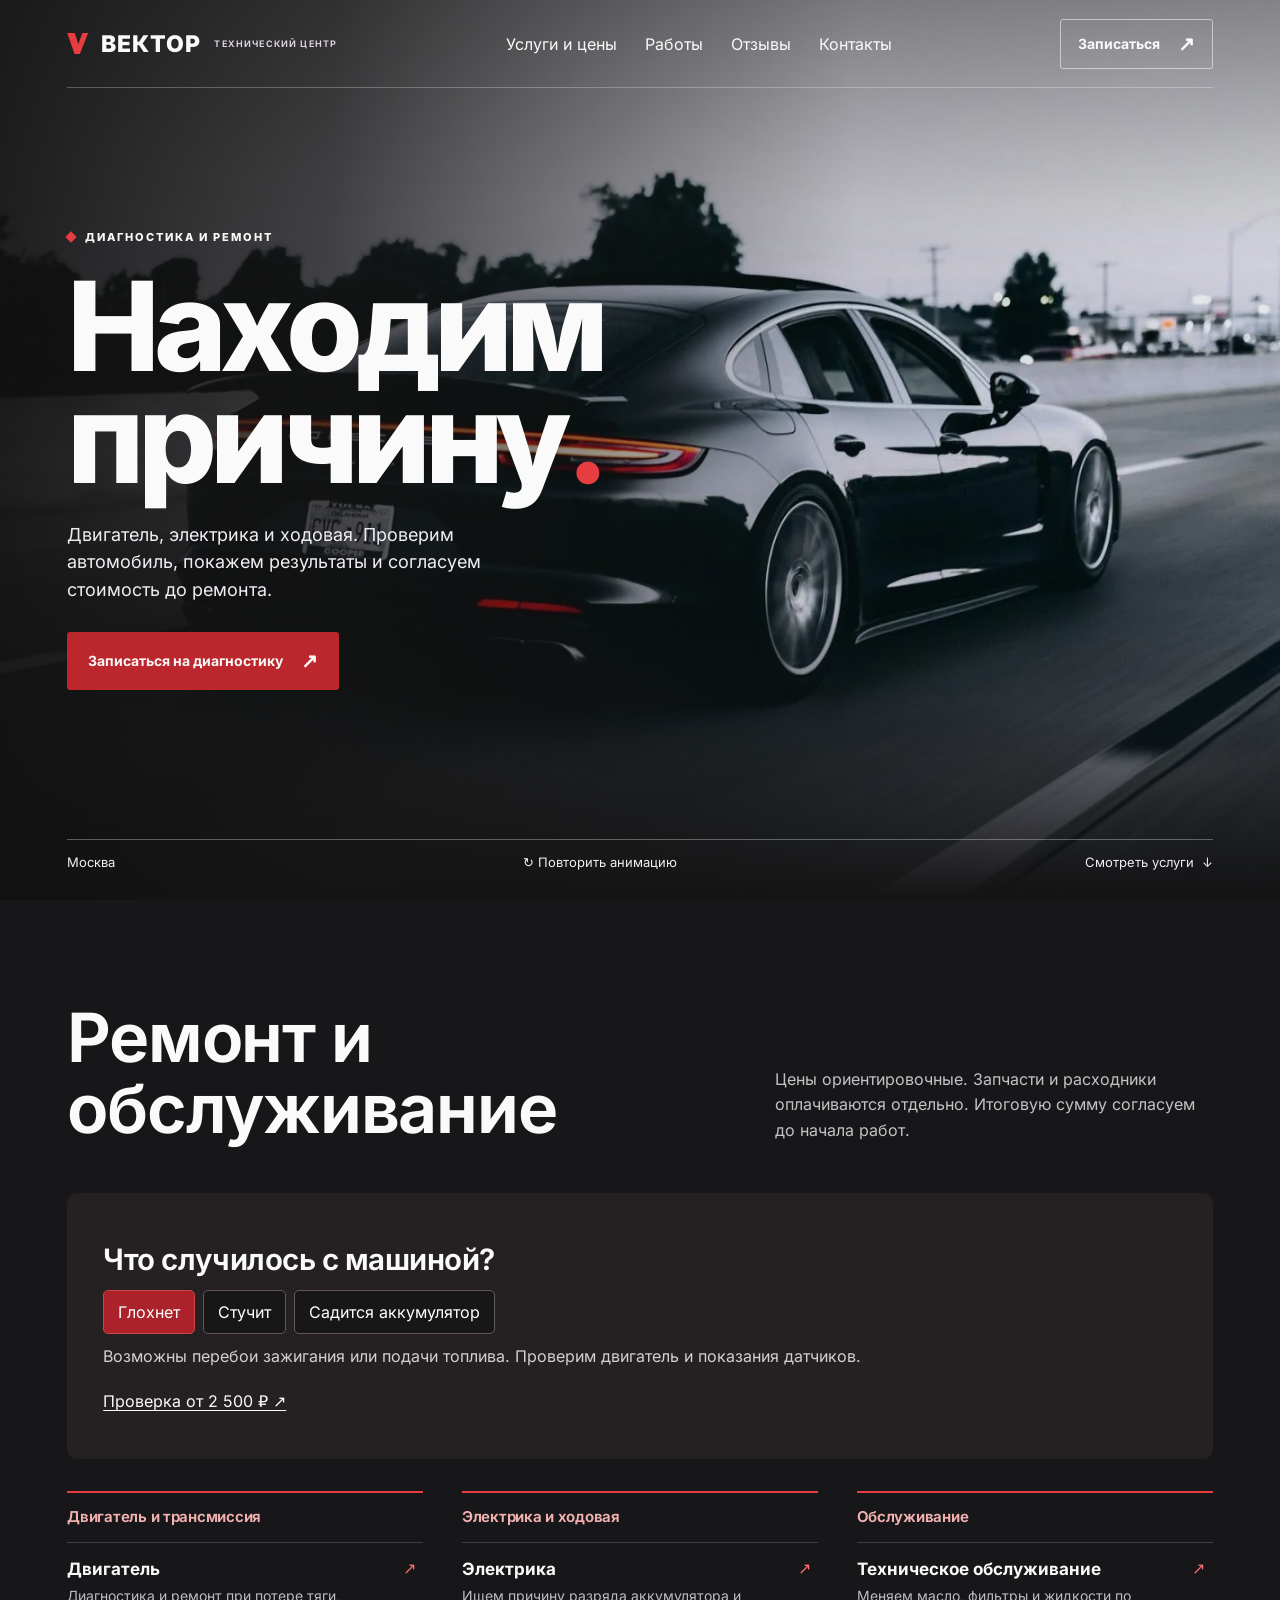
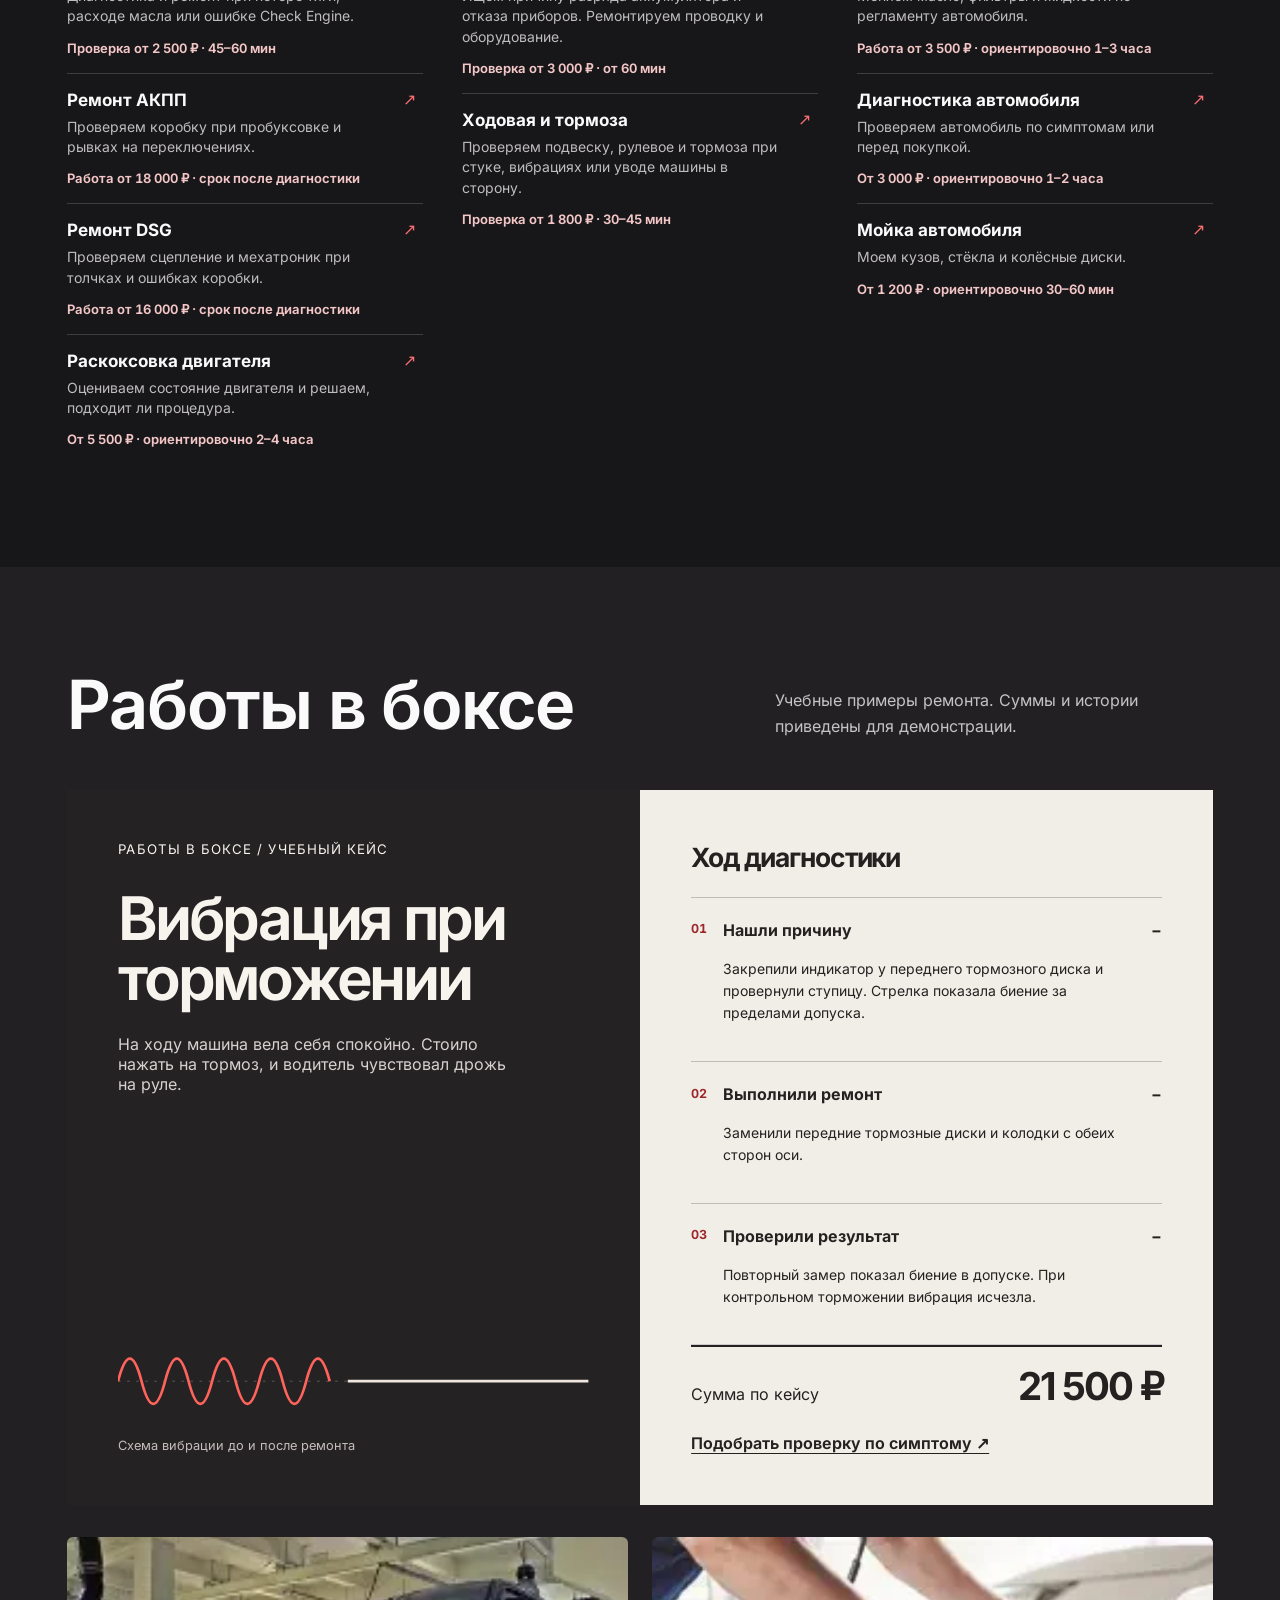
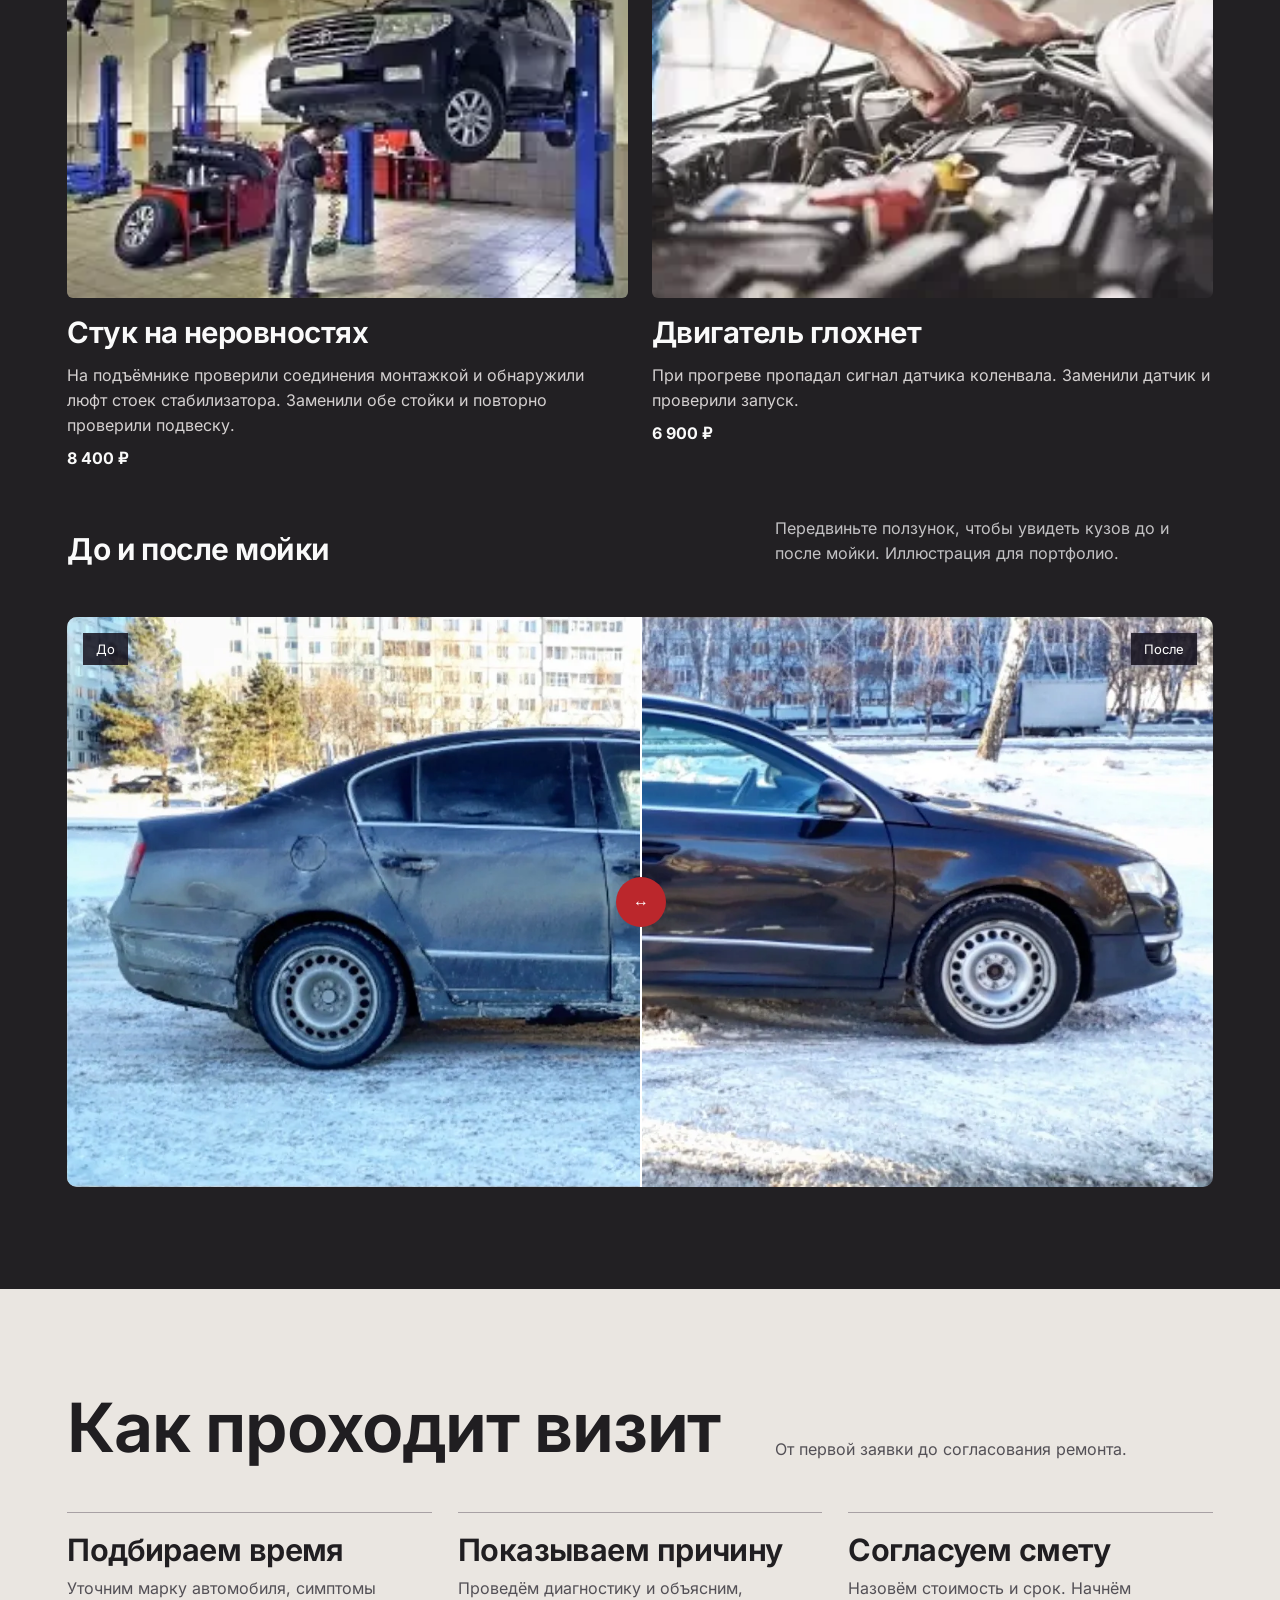
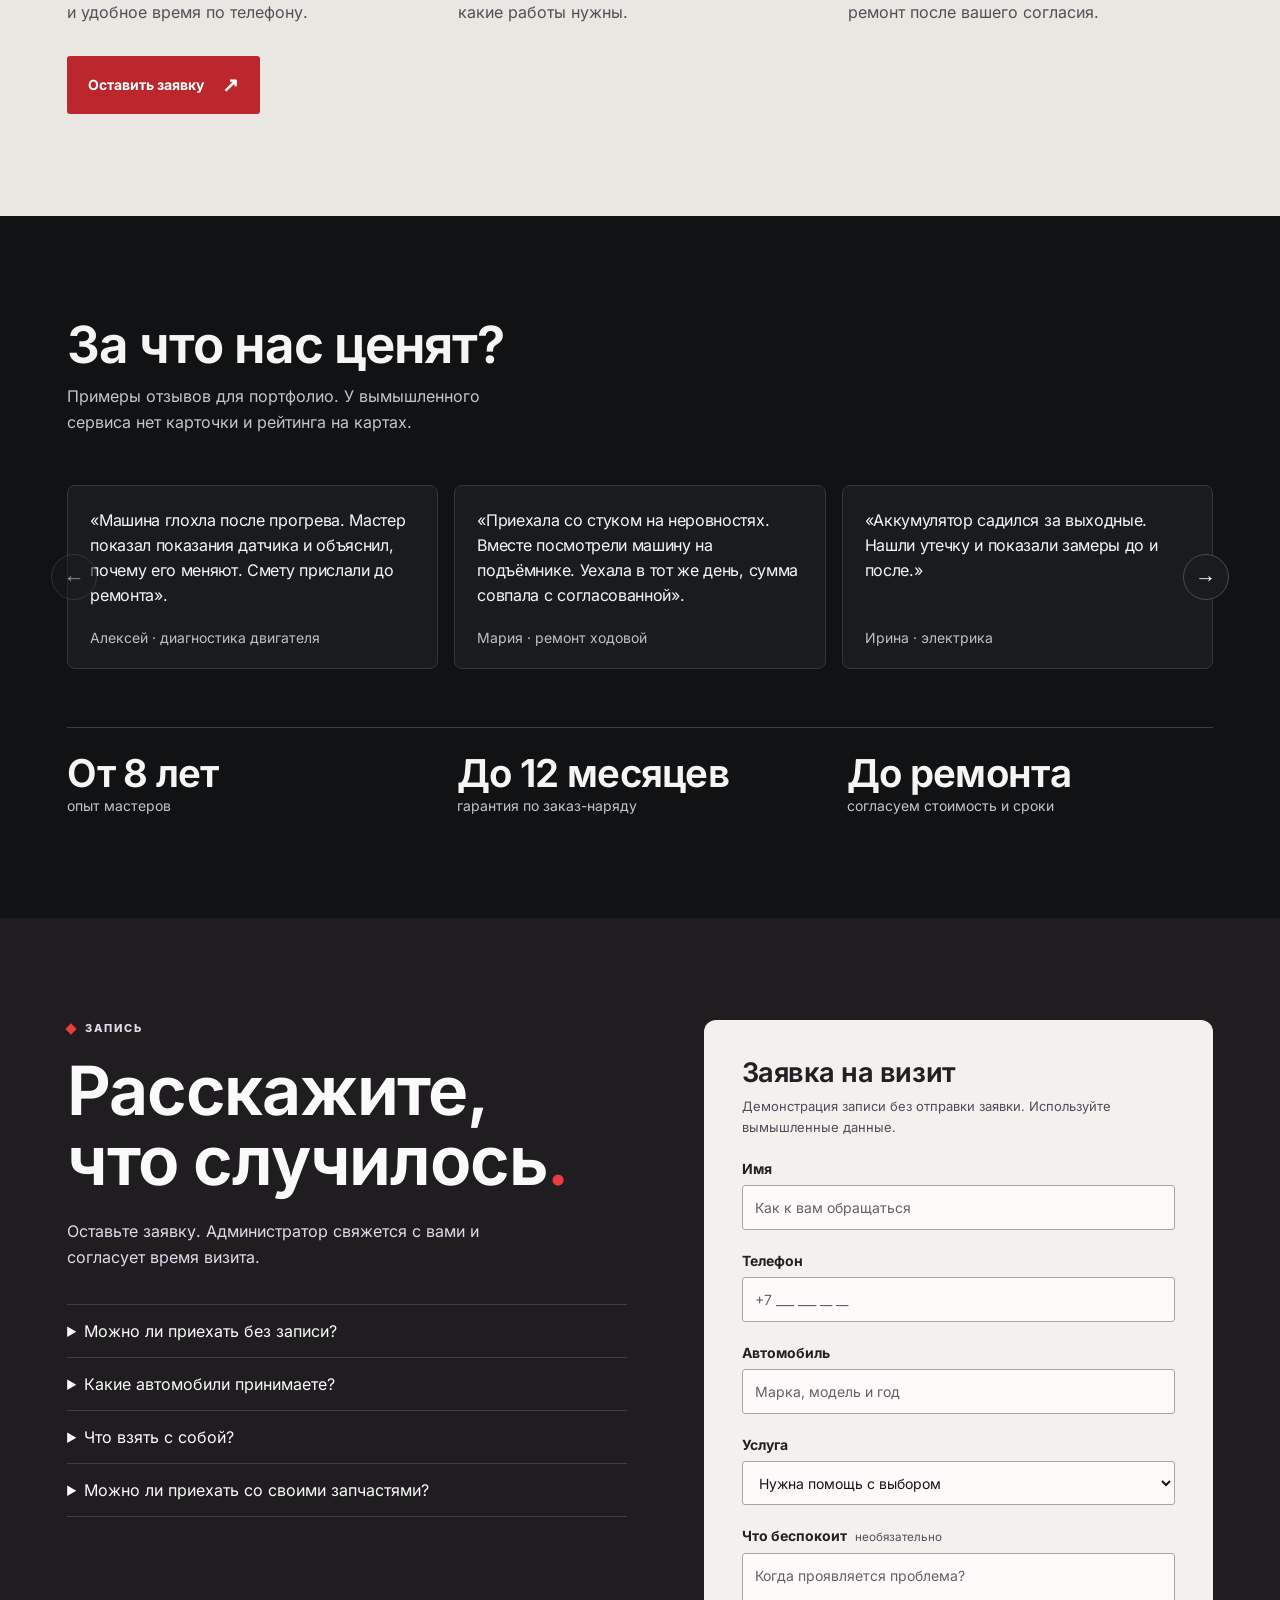
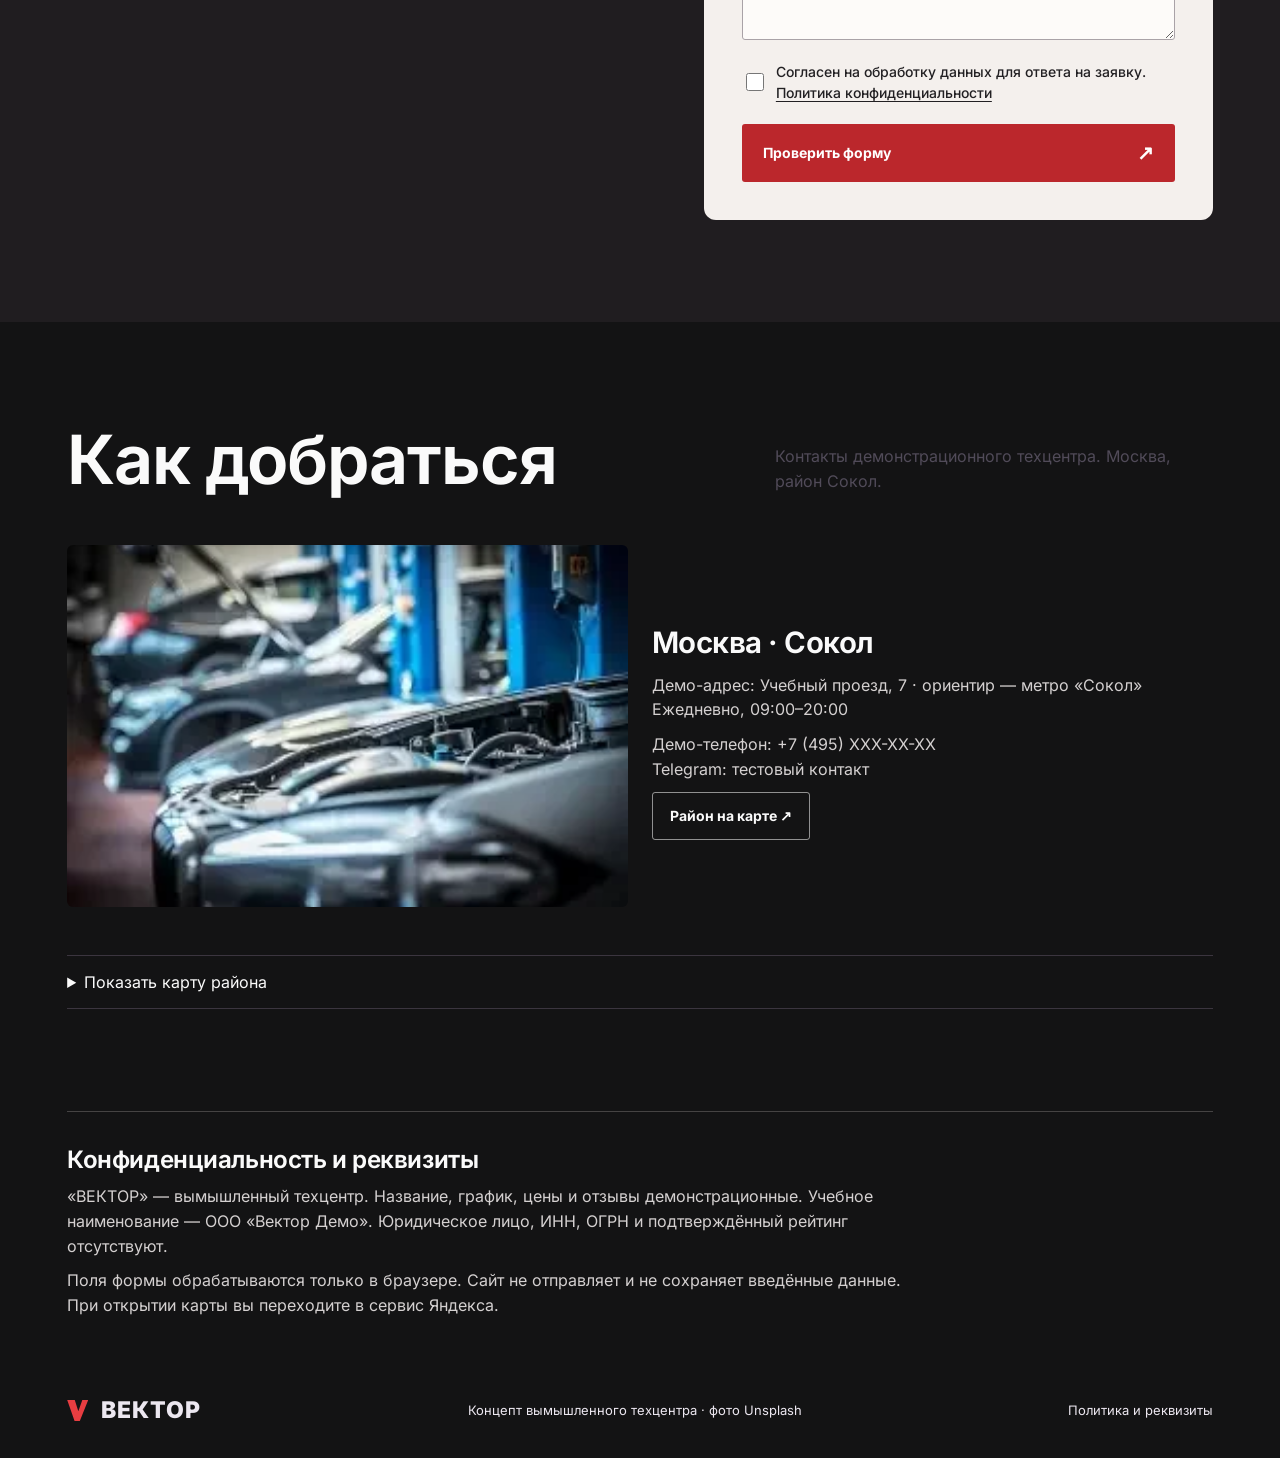
==== commit 291f04f8: "Add files via upload" ====
--- a/index.html
+++ b/index.html
@@ -99,7 +99,18 @@
 </div></section>
 <section id="work" class="section work"><div class="wrap">
 <div class="intro"><h2>Работы в боксе</h2><p>Учебные примеры ремонта. Суммы и истории приведены для демонстрации.</p></div>
-<div class="jobs"><article><img src="./lift.webp" alt="Пример: автомобиль на подъёмнике" width="320" height="205" loading="lazy"><h3>Стук на неровностях</h3><p>На подъёмнике проверили соединения монтажкой и обнаружили люфт стоек стабилизатора. Заменили обе стойки и повторно проверили подвеску.</p><strong>8 400 ₽</strong></article><article><img src="./engine.webp" alt="Работа под открытым капотом" width="320" height="205" loading="lazy"><h3>Двигатель глохнет</h3><p>При прогреве пропадал сигнал датчика коленвала. Заменили датчик и проверили запуск.</p><strong>6 900 ₽</strong></article><article><img src="./wheels.webp" alt="Автомобиль на подъёмнике в ремонтном боксе" width="320" height="205" loading="lazy"><h3>Вибрация при торможении</h3><p>Измерили биение передних дисков индикатором. Заменили диски и колодки. При повторном замере биение было в допуске, при контрольном торможении вибрация исчезла.</p><strong>21 500 ₽</strong></article></div>
+<article class="brake-case">
+<div class="cover"><span class="kicker">Работы в боксе / Учебный кейс</span><h3>Вибрация при торможении</h3><p>На ходу машина вела себя спокойно. Стоило нажать на тормоз, и водитель чувствовал дрожь на руле.</p>
+<svg class="trace" viewBox="0 0 520 100" aria-hidden="true"><path d="M0 50H520" fill="none" stroke="#605957" stroke-dasharray="3 7"/><path d="M0 50 Q13 0 26 50 T52 50 T78 50 T104 50 T130 50 T156 50 T182 50 T208 50 T234 50" fill="none" stroke="#ff645c" stroke-width="3"/><path d="M254 50H520" stroke="#f0e6e0" stroke-width="3"/></svg>
+<span class="legend">Схема вибрации до и после ремонта</span></div>
+<div class="report"><h4>Ход диагностики</h4>
+<details open><summary><span class="num">01</span> Нашли причину</summary><p>Закрепили индикатор у переднего тормозного диска и провернули ступицу. Стрелка показала биение за пределами допуска.</p></details>
+<details open><summary><span class="num">02</span> Выполнили ремонт</summary><p>Заменили передние тормозные диски и колодки с обеих сторон оси.</p></details>
+<details open><summary><span class="num">03</span> Проверили результат</summary><p>Повторный замер показал биение в допуске. При контрольном торможении вибрация исчезла.</p></details>
+<div class="total"><span>Сумма по кейсу</span><strong>21 500 ₽</strong></div>
+<a href="#symptoms">Подобрать проверку по симптому ↗</a></div>
+</article>
+<div class="jobs"><article><img src="./lift.webp" alt="Пример: автомобиль на подъёмнике" width="320" height="205" loading="lazy"><h3>Стук на неровностях</h3><p>На подъёмнике проверили соединения монтажкой и обнаружили люфт стоек стабилизатора. Заменили обе стойки и повторно проверили подвеску.</p><strong>8 400 ₽</strong></article><article><img src="./engine.webp" alt="Работа под открытым капотом" width="320" height="205" loading="lazy"><h3>Двигатель глохнет</h3><p>При прогреве пропадал сигнал датчика коленвала. Заменили датчик и проверили запуск.</p><strong>6 900 ₽</strong></article></div>
 <div class="intro"><h3>До и после мойки</h3><p>Передвиньте ползунок, чтобы увидеть кузов до и после мойки. Иллюстрация для портфолио.</p></div>
 <div class="compare" id="compare"><div class="after"></div><div class="before"></div><div class="compare-line" aria-hidden="true"><span>↔</span></div><span class="tag tag-before">До</span><span class="tag tag-after">После</span><input aria-label="Граница сравнения до и после" id="comparison" type="range" min="0" max="100" value="50"></div>
 </div></section>
--- a/style.css
+++ b/style.css
@@ -1178,7 +1178,29 @@
 #reviews h2 {line-height:1.05;letter-spacing:-.025em}
 @media (max-width: 820px) { .bar nav { display: none; } }
 .selected-rate { padding: 12px; border-radius: 4px; background: #eadfdf; color: #541b20 !important; font-size: 14px; font-weight: 650; }
-
-
-
-
+.brake-case{display:grid;grid-template-columns:1fr 1fr;background:#f1eee7;color:#242121;margin:32px 0;}
+ .brake-case .cover{background:#242223;color:#f7f4ee;padding:clamp(24px,4vw,64px);display:flex;flex-direction:column;align-items:flex-start}
+ .brake-case .kicker{font-size:.83rem;letter-spacing:.08em;text-transform:uppercase}
+ .brake-case h3{font-size:clamp(2.5rem,4.7vw,5rem);line-height:1.01;letter-spacing:-.055em;margin:32px 0 24px;overflow-wrap:anywhere}
+ .brake-case .cover p{max-width:39ch;color:#d7d0cf;margin:0 0 48px}
+ .brake-case .trace{display:block;width:100%;height:auto;margin:auto 0 12px}
+ .brake-case .legend{font-size:.8rem;color:#c6bcbc}
+ .brake-case .report{padding:clamp(24px,4vw,64px)}
+ .brake-case .report h4{margin:0 0 24px;font-size:1.65rem;letter-spacing:-.04em}
+ .brake-case details{border-top:1px solid #c1bbb4;padding-block:4px}
+ .brake-case summary{cursor:pointer;display:flex;gap:16px;align-items:center;padding:16px 0;font-weight:690;list-style:none;transition:color .2s}
+ .brake-case summary::-webkit-details-marker{display:none}
+ .brake-case summary::after{content:'+';margin-left:auto}details[open]>summary::after{content:'−'}
+ .brake-case summary:hover,.brake-case .report a:hover{color:#aa1c24}
+ .brake-case .num{font-size:.78rem;color:#9c262a;font-variant-numeric:tabular-nums}
+ .brake-case details p{margin:0 0 16px 32px;max-width:44ch}
+ .brake-case .total{border-top:2px solid currentColor;padding:16px 0 24px;display:flex;align-items:baseline;justify-content:space-between;gap:12px}
+ .brake-case .total strong{font-size:clamp(1.7rem,3vw,3rem);letter-spacing:-.05em;white-space:nowrap}
+ .brake-case .report a{font-weight:650}
+
+.brake-case .report details p{color:inherit}.brake-case .cover h3{color:inherit}.brake-case .report a{text-decoration:underline;text-underline-offset:4px}.brake-case + .jobs{grid-template-columns:repeat(2,minmax(0,1fr))}
+@media(max-width:790px){.brake-case,.brake-case + .jobs{grid-template-columns:1fr}.brake-case .trace{max-height:85px}.brake-case .total{flex-wrap:wrap}}
+
+
+
+
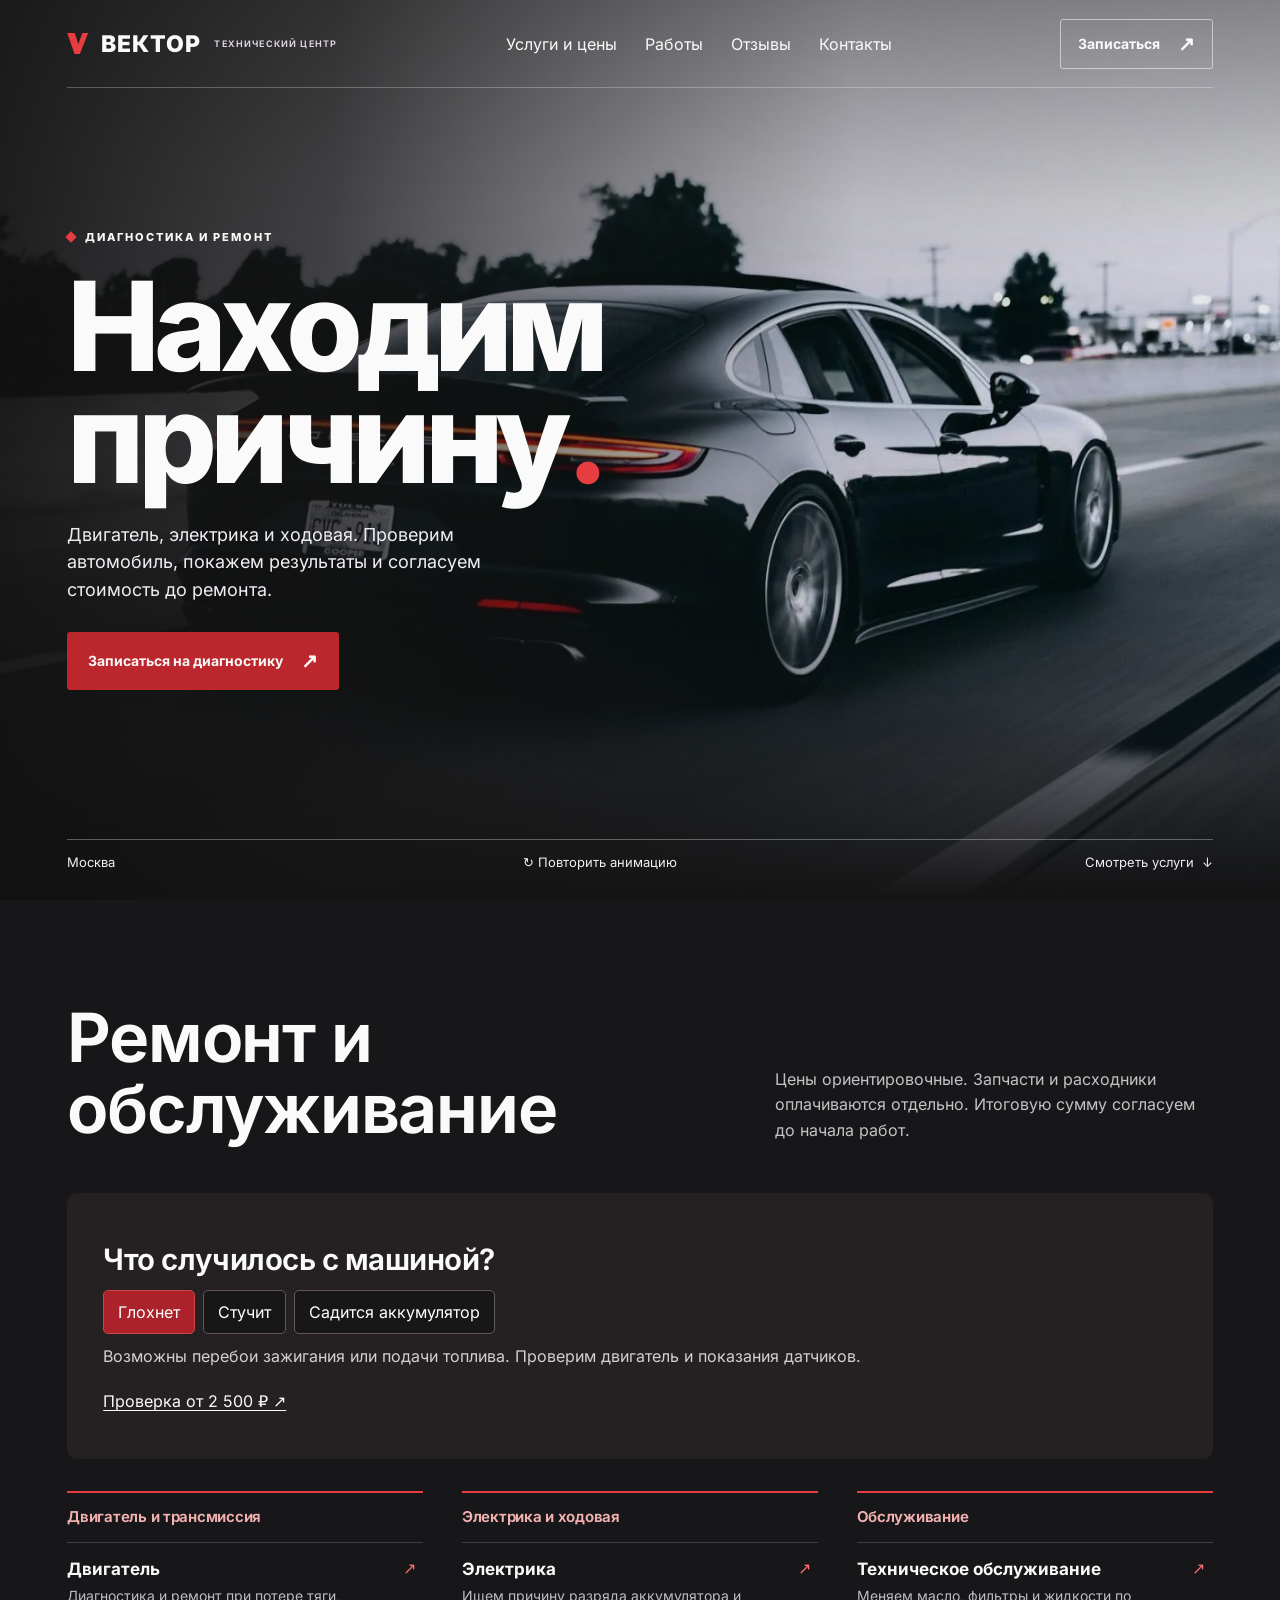
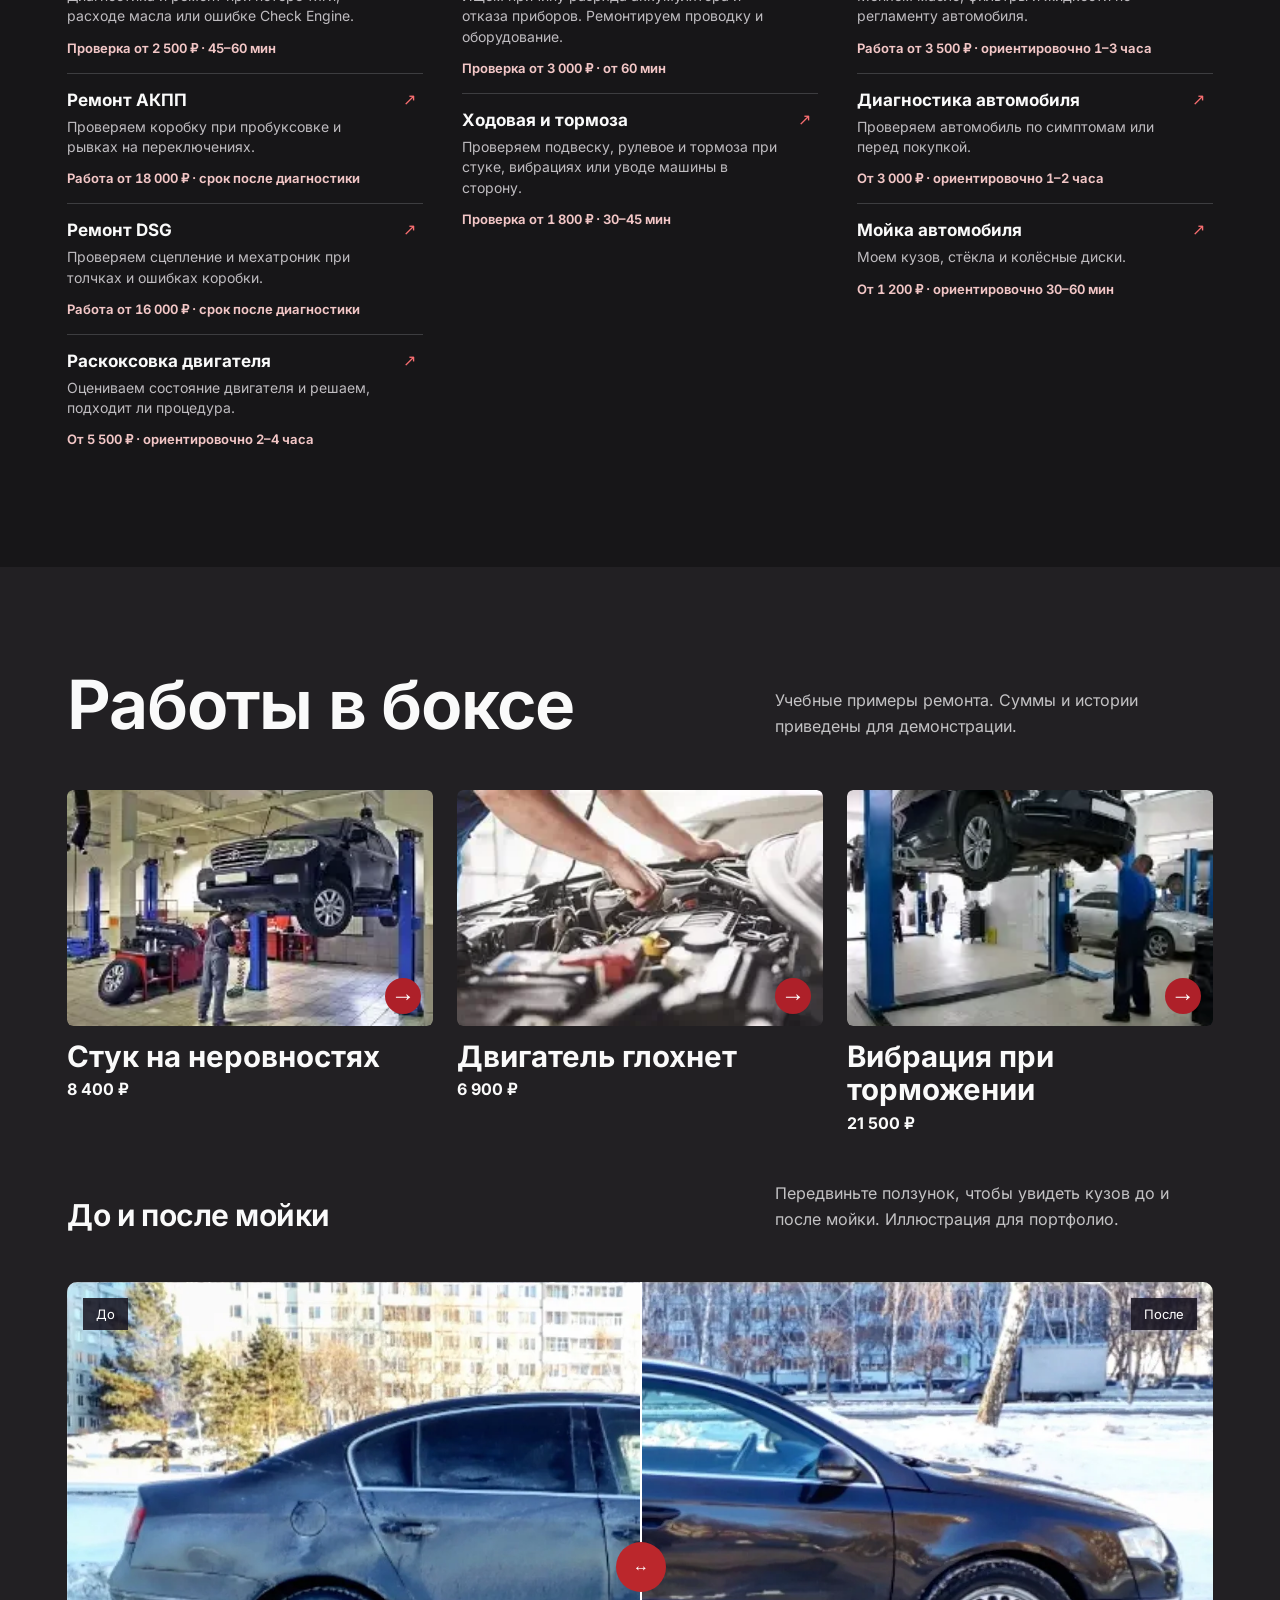
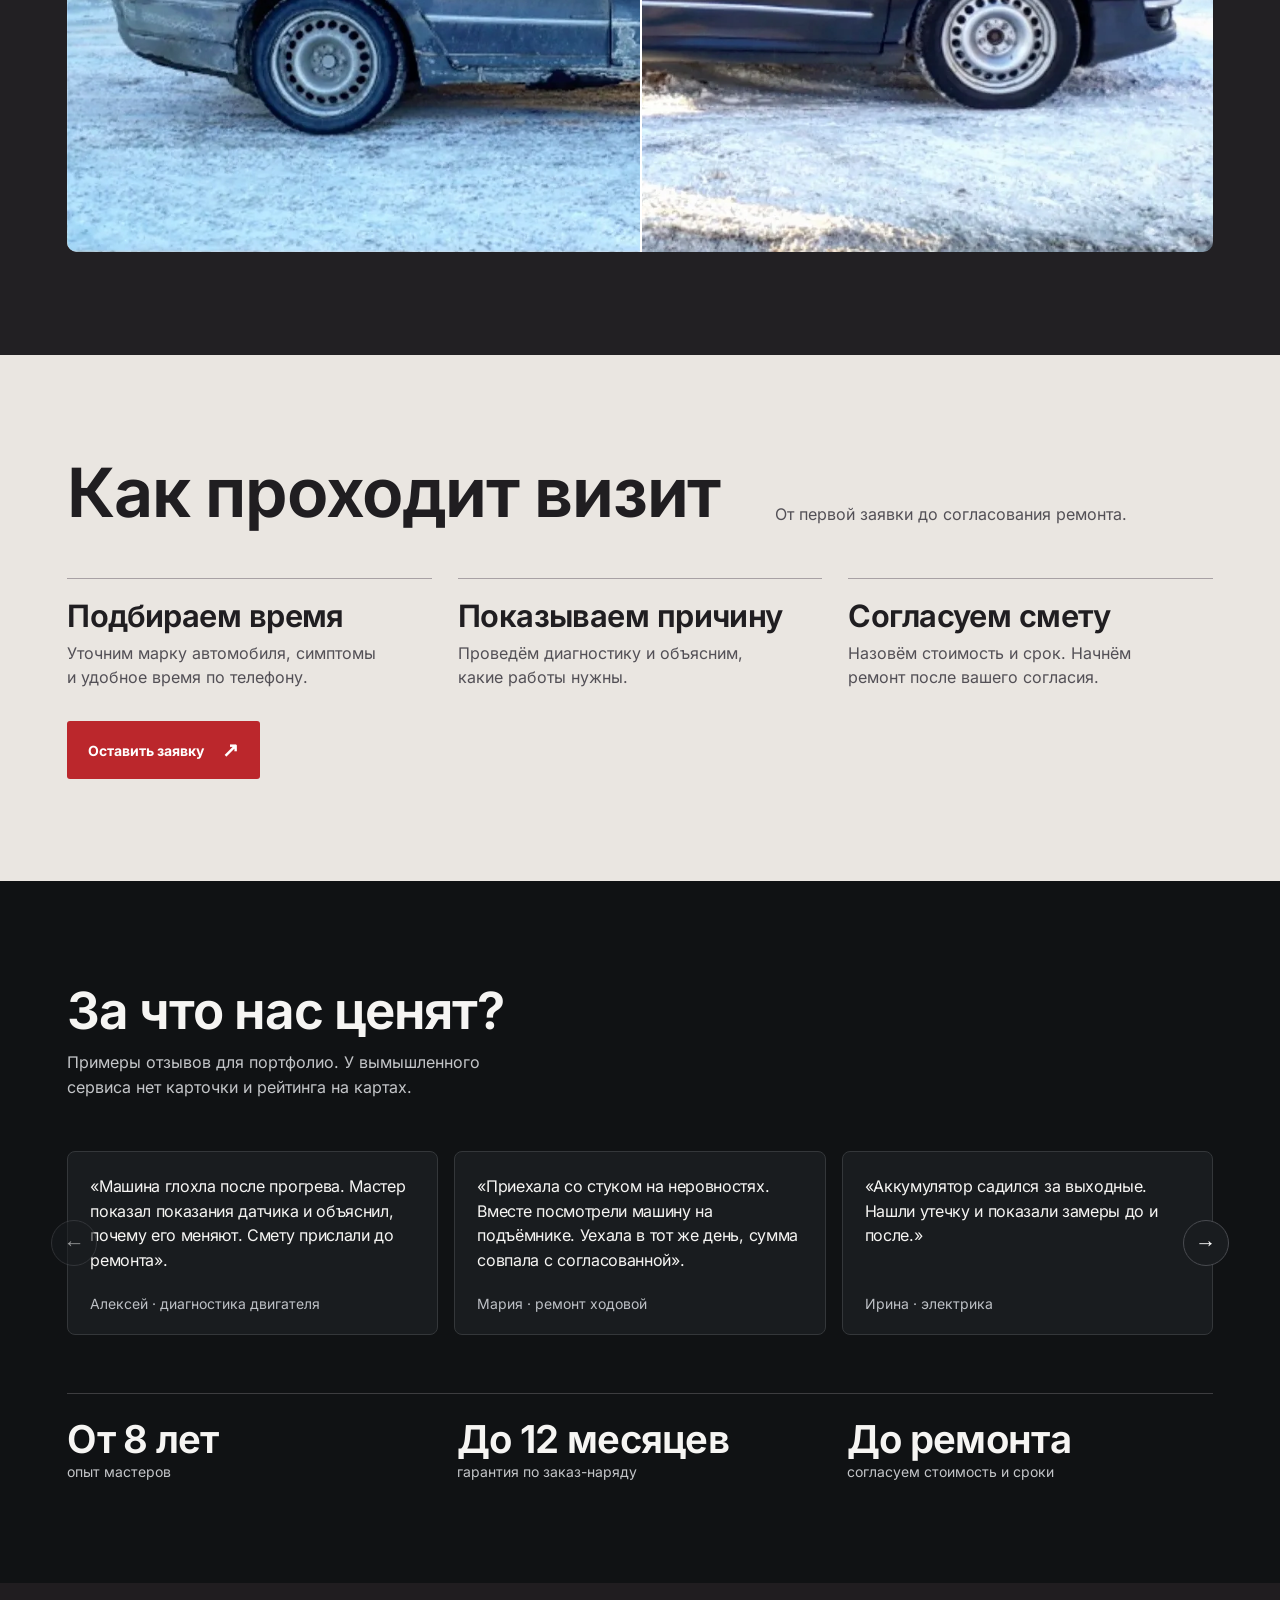
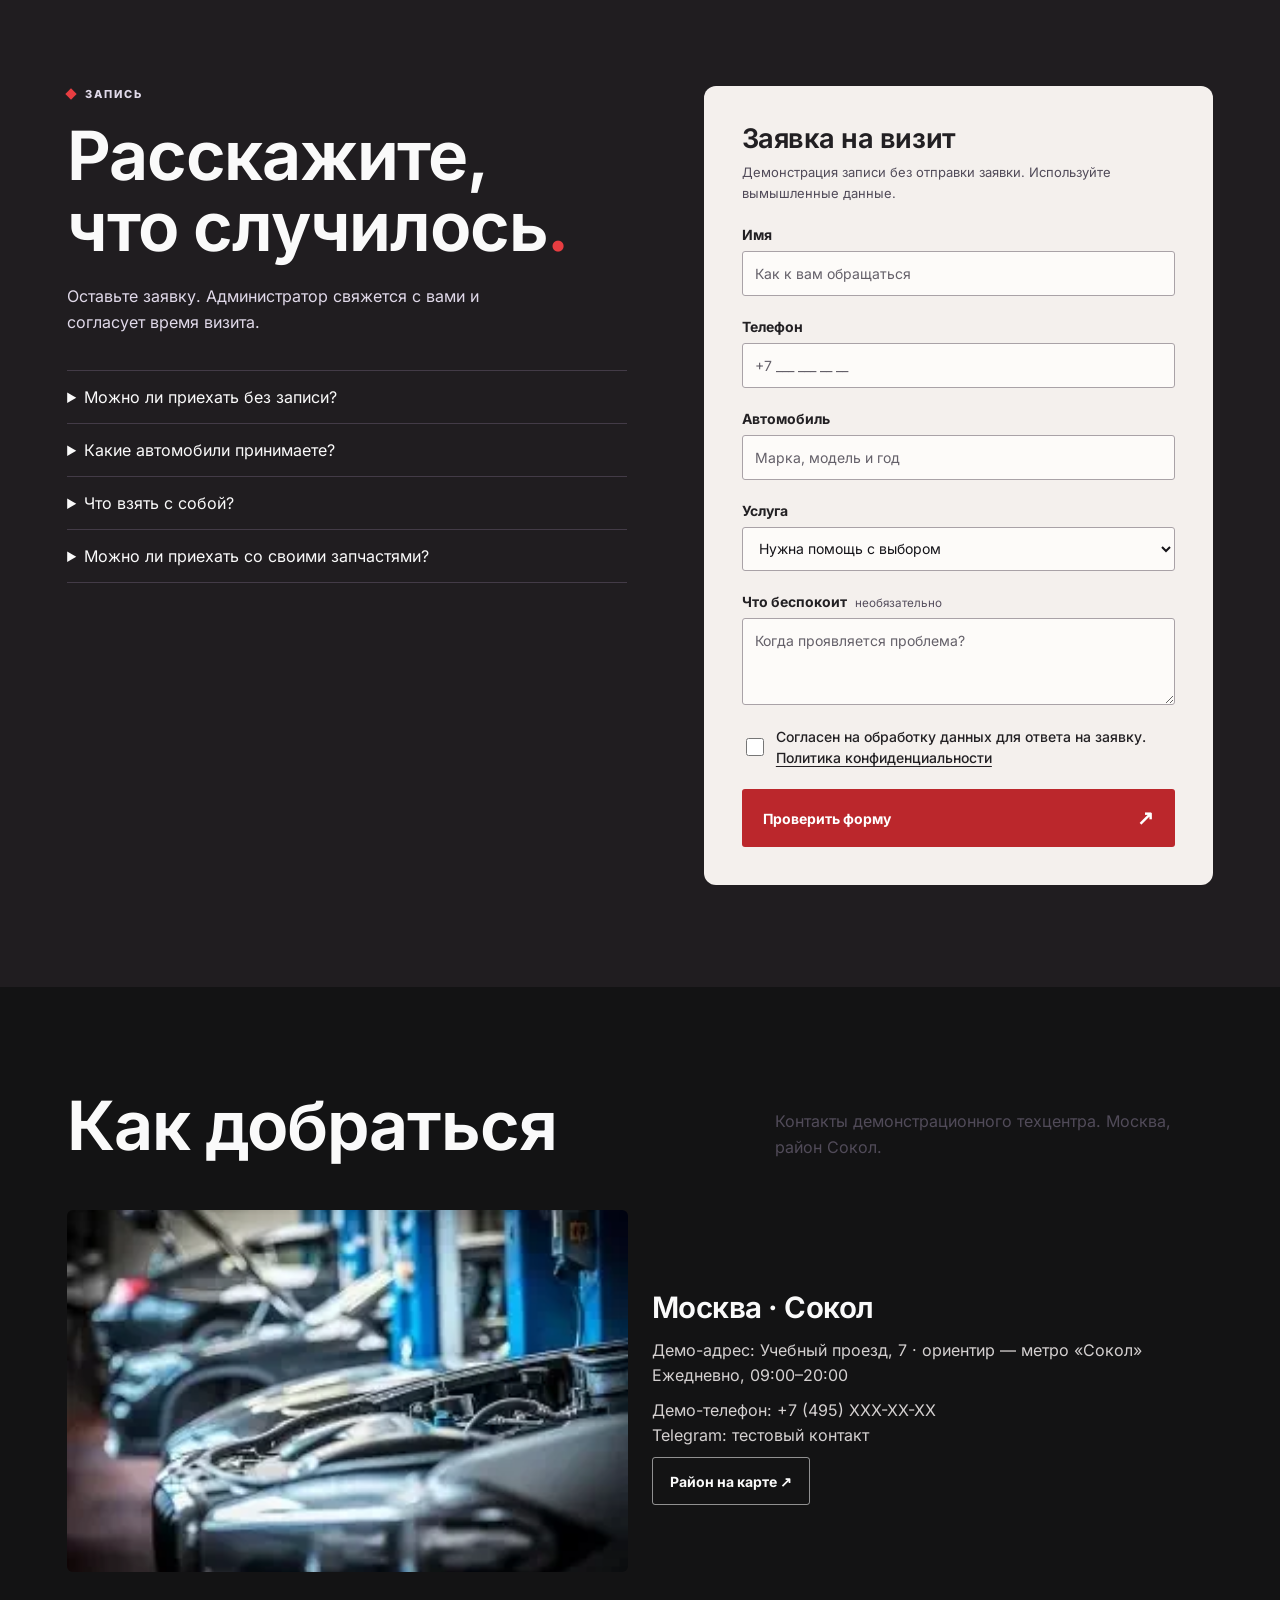
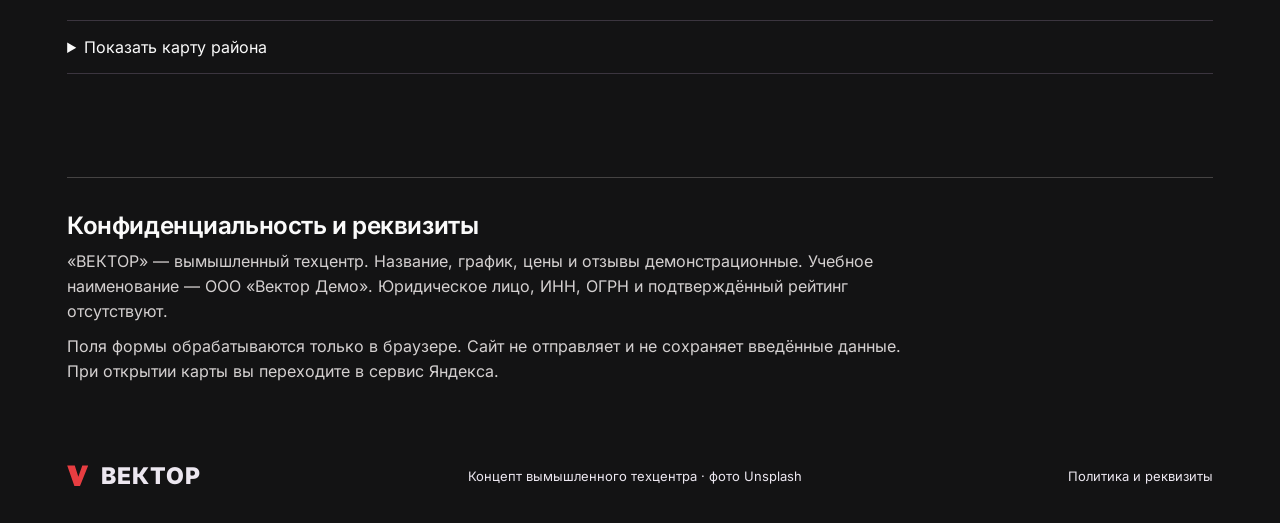
==== commit d4499860: "Add files via upload" ====
--- a/index.html
+++ b/index.html
@@ -99,18 +99,14 @@
 </div></section>
 <section id="work" class="section work"><div class="wrap">
 <div class="intro"><h2>Работы в боксе</h2><p>Учебные примеры ремонта. Суммы и истории приведены для демонстрации.</p></div>
-<article class="brake-case">
-<div class="cover"><span class="kicker">Работы в боксе / Учебный кейс</span><h3>Вибрация при торможении</h3><p>На ходу машина вела себя спокойно. Стоило нажать на тормоз, и водитель чувствовал дрожь на руле.</p>
-<svg class="trace" viewBox="0 0 520 100" aria-hidden="true"><path d="M0 50H520" fill="none" stroke="#605957" stroke-dasharray="3 7"/><path d="M0 50 Q13 0 26 50 T52 50 T78 50 T104 50 T130 50 T156 50 T182 50 T208 50 T234 50" fill="none" stroke="#ff645c" stroke-width="3"/><path d="M254 50H520" stroke="#f0e6e0" stroke-width="3"/></svg>
-<span class="legend">Схема вибрации до и после ремонта</span></div>
-<div class="report"><h4>Ход диагностики</h4>
-<details open><summary><span class="num">01</span> Нашли причину</summary><p>Закрепили индикатор у переднего тормозного диска и провернули ступицу. Стрелка показала биение за пределами допуска.</p></details>
-<details open><summary><span class="num">02</span> Выполнили ремонт</summary><p>Заменили передние тормозные диски и колодки с обеих сторон оси.</p></details>
-<details open><summary><span class="num">03</span> Проверили результат</summary><p>Повторный замер показал биение в допуске. При контрольном торможении вибрация исчезла.</p></details>
-<div class="total"><span>Сумма по кейсу</span><strong>21 500 ₽</strong></div>
-<a href="#symptoms">Подобрать проверку по симптому ↗</a></div>
-</article>
-<div class="jobs"><article><img src="./lift.webp" alt="Пример: автомобиль на подъёмнике" width="320" height="205" loading="lazy"><h3>Стук на неровностях</h3><p>На подъёмнике проверили соединения монтажкой и обнаружили люфт стоек стабилизатора. Заменили обе стойки и повторно проверили подвеску.</p><strong>8 400 ₽</strong></article><article><img src="./engine.webp" alt="Работа под открытым капотом" width="320" height="205" loading="lazy"><h3>Двигатель глохнет</h3><p>При прогреве пропадал сигнал датчика коленвала. Заменили датчик и проверили запуск.</p><strong>6 900 ₽</strong></article></div>
+<div class="jobs">
+<a class="job-case" href="./suspension.html"><span class="job-photo"><img src="./lift.webp" alt="Автомобиль на подъёмнике" width="320" height="205" loading="lazy"><span class="job-toggle" aria-hidden="true"></span></span>
+    <span class="job-title">Стук на неровностях</span><strong>8 400 ₽</strong></a>
+<a class="job-case" href="./engine.html"><span class="job-photo"><img src="./engine.webp" alt="Мастер работает под капотом" width="320" height="205" loading="lazy"><span class="job-toggle" aria-hidden="true"></span></span>
+    <span class="job-title">Двигатель глохнет</span><strong>6 900 ₽</strong></a>
+<a class="job-case" href="./brakes.html"><span class="job-photo"><img src="./wheels.webp" alt="Машина в ремонтном боксе" width="320" height="205" loading="lazy"><span class="job-toggle" aria-hidden="true"></span></span>
+    <span class="job-title">Вибрация при торможении</span><strong>21 500 ₽</strong></a>
+</div>
 <div class="intro"><h3>До и после мойки</h3><p>Передвиньте ползунок, чтобы увидеть кузов до и после мойки. Иллюстрация для портфолио.</p></div>
 <div class="compare" id="compare"><div class="after"></div><div class="before"></div><div class="compare-line" aria-hidden="true"><span>↔</span></div><span class="tag tag-before">До</span><span class="tag tag-after">После</span><input aria-label="Граница сравнения до и после" id="comparison" type="range" min="0" max="100" value="50"></div>
 </div></section>
--- a/style.css
+++ b/style.css
@@ -1178,29 +1178,28 @@
 #reviews h2 {line-height:1.05;letter-spacing:-.025em}
 @media (max-width: 820px) { .bar nav { display: none; } }
 .selected-rate { padding: 12px; border-radius: 4px; background: #eadfdf; color: #541b20 !important; font-size: 14px; font-weight: 650; }
-.brake-case{display:grid;grid-template-columns:1fr 1fr;background:#f1eee7;color:#242121;margin:32px 0;}
- .brake-case .cover{background:#242223;color:#f7f4ee;padding:clamp(24px,4vw,64px);display:flex;flex-direction:column;align-items:flex-start}
- .brake-case .kicker{font-size:.83rem;letter-spacing:.08em;text-transform:uppercase}
- .brake-case h3{font-size:clamp(2.5rem,4.7vw,5rem);line-height:1.01;letter-spacing:-.055em;margin:32px 0 24px;overflow-wrap:anywhere}
- .brake-case .cover p{max-width:39ch;color:#d7d0cf;margin:0 0 48px}
- .brake-case .trace{display:block;width:100%;height:auto;margin:auto 0 12px}
- .brake-case .legend{font-size:.8rem;color:#c6bcbc}
- .brake-case .report{padding:clamp(24px,4vw,64px)}
- .brake-case .report h4{margin:0 0 24px;font-size:1.65rem;letter-spacing:-.04em}
- .brake-case details{border-top:1px solid #c1bbb4;padding-block:4px}
- .brake-case summary{cursor:pointer;display:flex;gap:16px;align-items:center;padding:16px 0;font-weight:690;list-style:none;transition:color .2s}
- .brake-case summary::-webkit-details-marker{display:none}
- .brake-case summary::after{content:'+';margin-left:auto}details[open]>summary::after{content:'−'}
- .brake-case summary:hover,.brake-case .report a:hover{color:#aa1c24}
- .brake-case .num{font-size:.78rem;color:#9c262a;font-variant-numeric:tabular-nums}
- .brake-case details p{margin:0 0 16px 32px;max-width:44ch}
- .brake-case .total{border-top:2px solid currentColor;padding:16px 0 24px;display:flex;align-items:baseline;justify-content:space-between;gap:12px}
- .brake-case .total strong{font-size:clamp(1.7rem,3vw,3rem);letter-spacing:-.05em;white-space:nowrap}
- .brake-case .report a{font-weight:650}
-
-.brake-case .report details p{color:inherit}.brake-case .cover h3{color:inherit}.brake-case .report a{text-decoration:underline;text-underline-offset:4px}.brake-case + .jobs{grid-template-columns:repeat(2,minmax(0,1fr))}
-@media(max-width:790px){.brake-case,.brake-case + .jobs{grid-template-columns:1fr}.brake-case .trace{max-height:85px}.brake-case .total{flex-wrap:wrap}}
-
-
-
-
+.jobs { align-items:start }
+.jobs .job-case { padding:0; border:0 }
+.job-photo { display:block; position:relative; overflow:hidden; border-radius:6px }
+.job-photo img { display:block; transition:transform .35s ease }
+.job-toggle { position:absolute; bottom:12px; right:12px; display:grid; place-items:center; width:36px; height:36px; border-radius:50%; background:#ae2029; color:white }
+.job-toggle::before { content:'→'; font:24px/1 Arial }
+.job-title { display:block; margin:14px 0 6px; font-size:clamp(21px,2.3vw,32px); line-height:1.15; font-weight:700 }
+.jobs .job-case {display:block;text-decoration:none;color:inherit}
+@media(hover:hover) and (prefers-reduced-motion:no-preference){.job-case:hover img{transform:scale(1.035)}}
+.repair-story {background:#191819;color:#faf7f4}
+.repair-story main {max-width:1120px;padding-block:32px 64px}
+.repair-story article {margin-top:32px;border-top:1px solid #544e50;padding-top:24px}
+.repair-story h1 {font-size:clamp(36px,6vw,76px);line-height:1.05;letter-spacing:-.04em;margin:16px 0 32px}
+.story-body {display:grid;grid-template-columns:1fr 1.2fr;gap:clamp(24px,5vw,64px)}
+.story-body img {width:100%;height:auto;border-radius:6px}
+.story-body dl {margin:0}
+.story-body dt {font-size:20px;font-weight:700}
+.story-body dd {margin:6px 0 24px;line-height:1.55;color:#ded9d8}
+.story-cost {display:flex;gap:16px;align-items:baseline;justify-content:space-between;border-top:1px solid #544e50;padding-top:16px}
+.story-cost strong {font-size:24px;white-space:nowrap}
+@media(max-width:700px){.story-body{grid-template-columns:1fr}}
+
+
+
+
